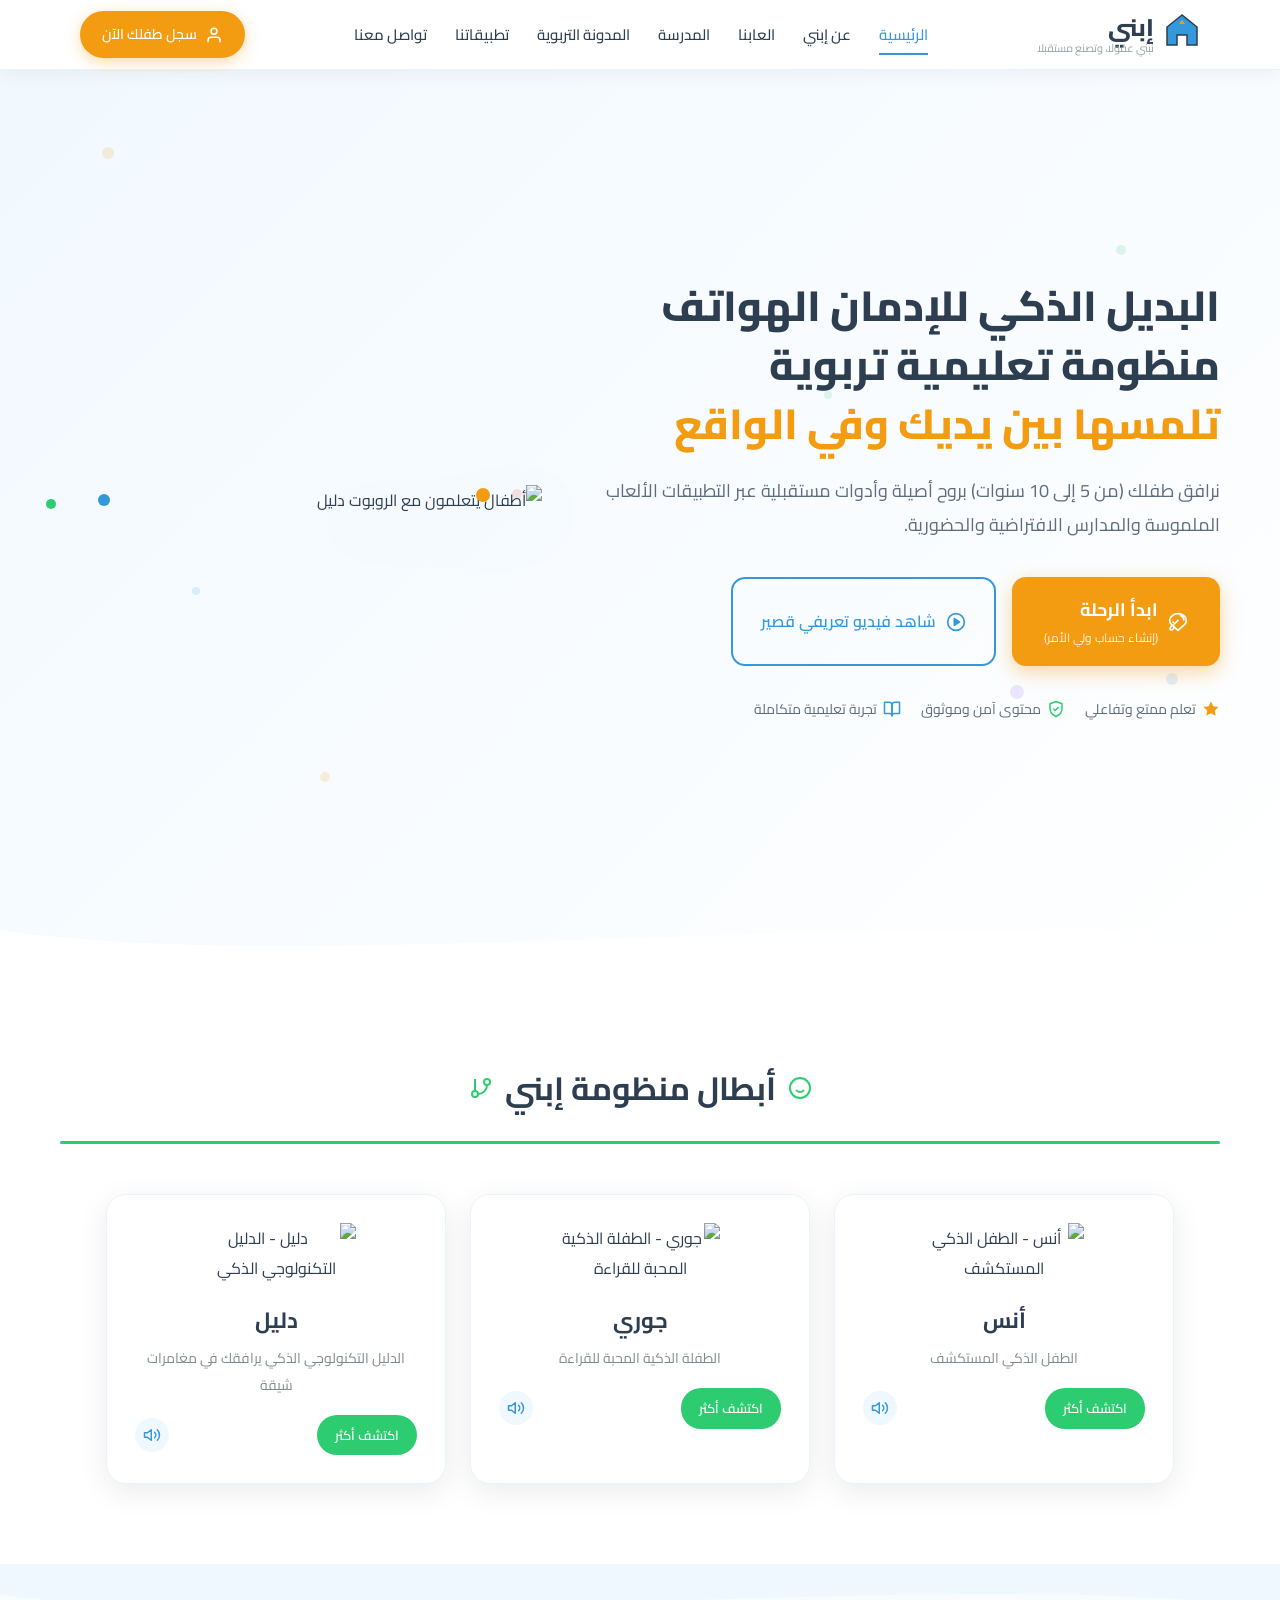
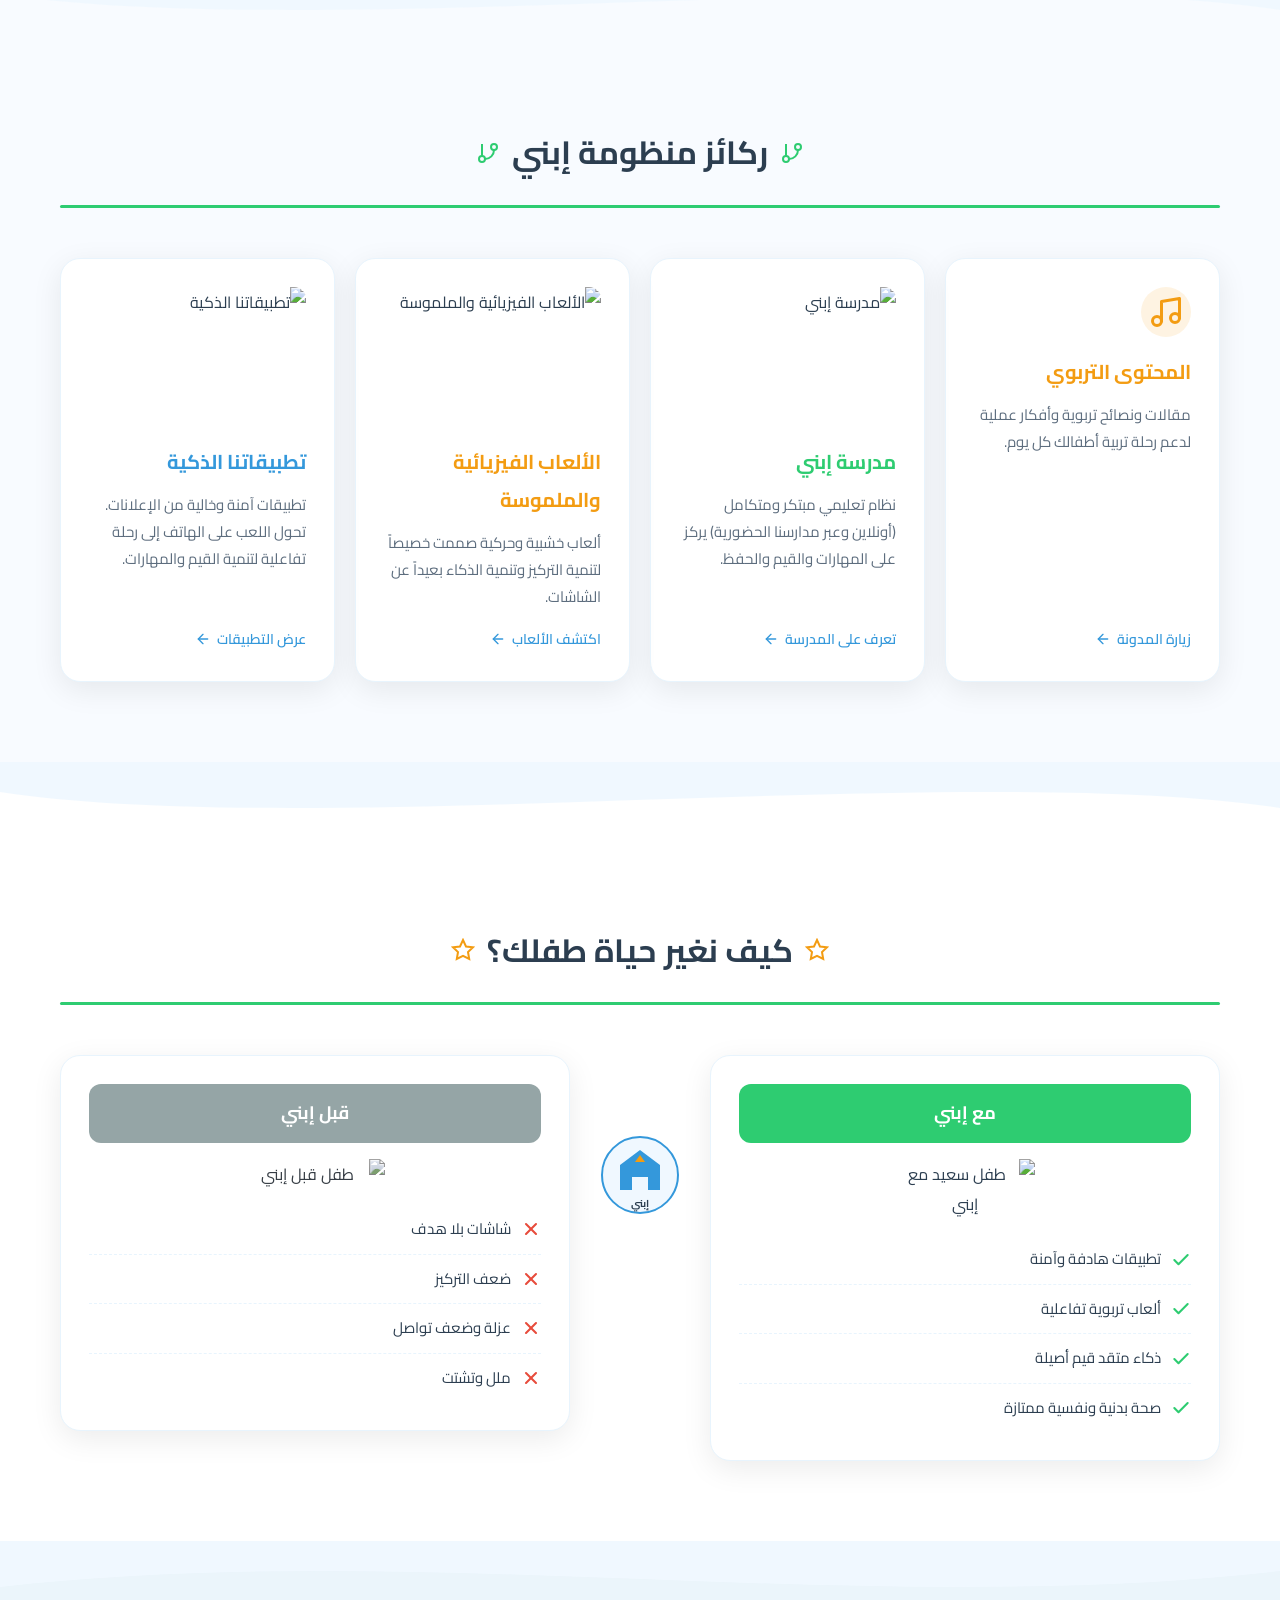
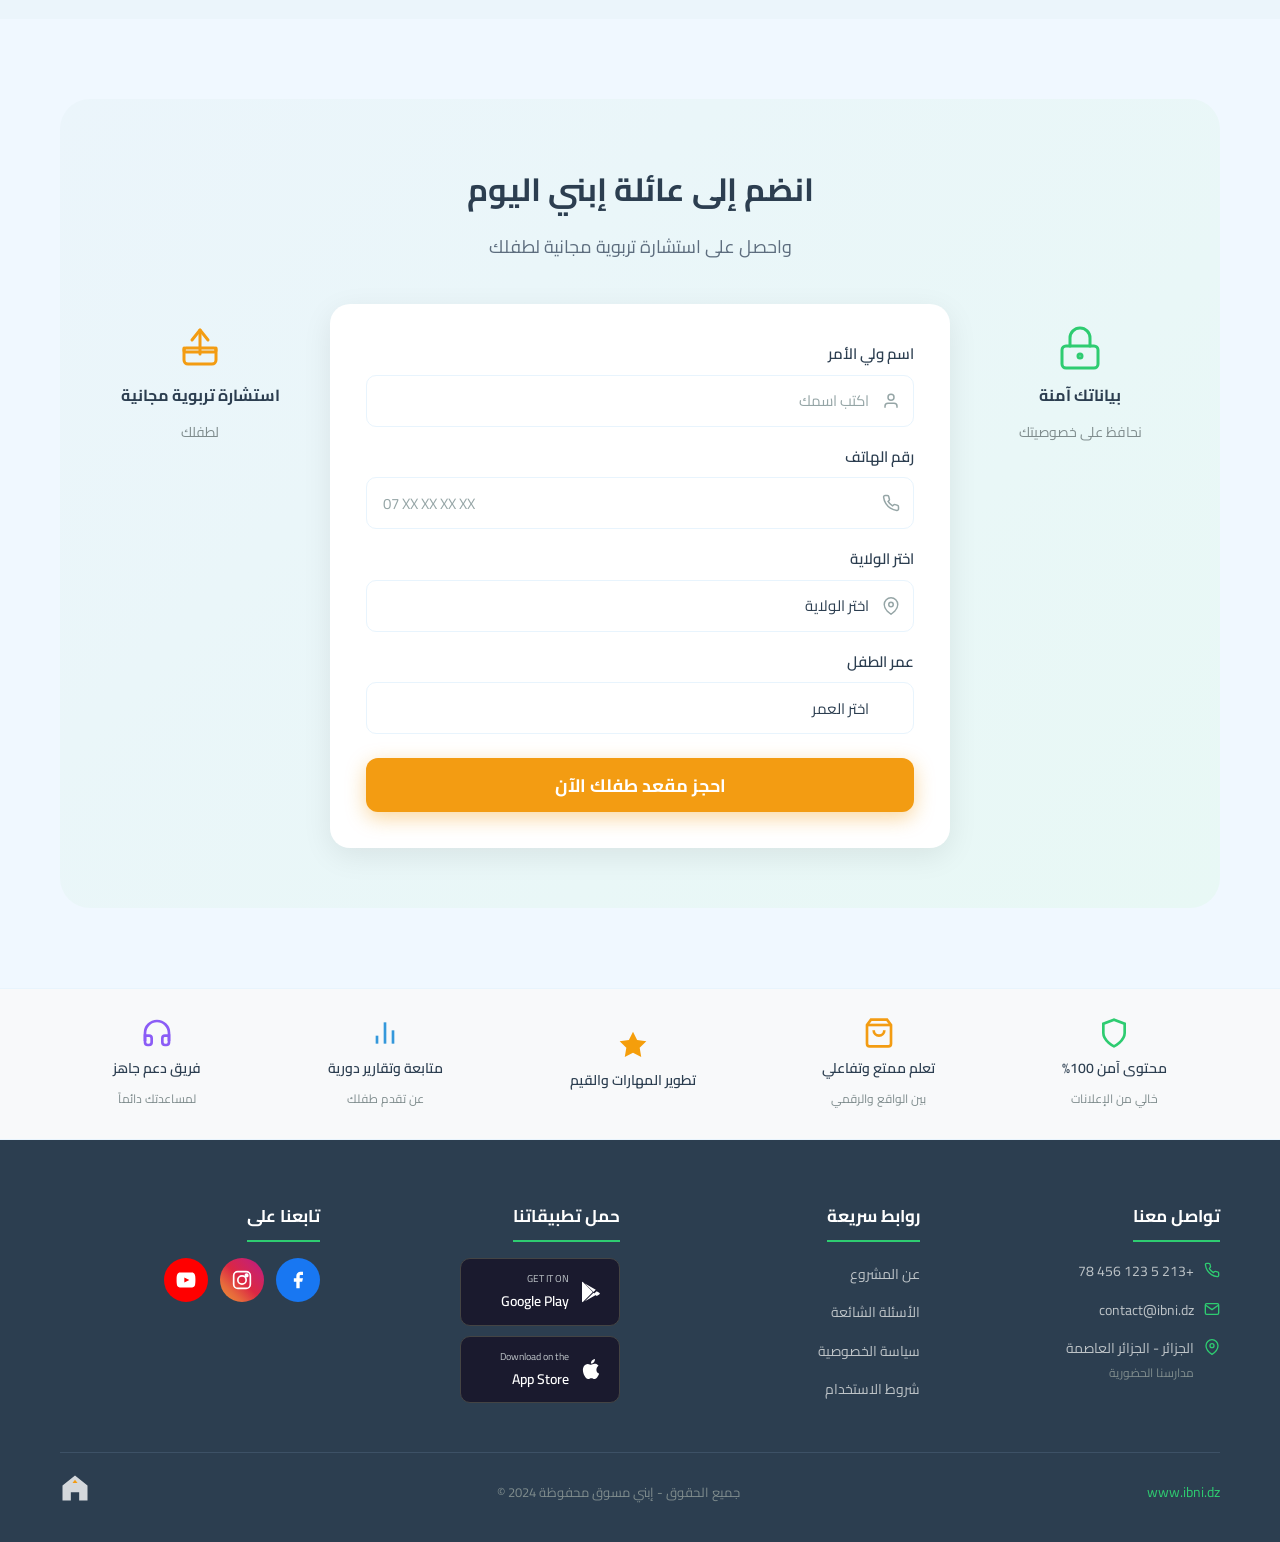
==== index.html @ 9415e329 "Rebuild Ibni site: full HTML/CSS/JS per design spec - index.html: nav, hero, characters, pillars, co" ====
<!DOCTYPE html>
<html lang="ar" dir="rtl">
<head>
  <meta charset="UTF-8">
  <meta name="viewport" content="width=device-width, initial-scale=1.0">
  <title>إبني - منظومة تعليمية تربوية</title>
  <link rel="preconnect" href="https://fonts.googleapis.com">
  <link rel="preconnect" href="https://fonts.gstatic.com" crossorigin>
  <link href="https://fonts.googleapis.com/css2?family=Cairo:wght@400;600;700;800&family=Tajawal:wght@400;500;700&display=swap" rel="stylesheet">
  <link rel="stylesheet" href="https://cdnjs.cloudflare.com/ajax/libs/font-awesome/6.5.1/css/all.min.css">
  <link rel="stylesheet" href="styles.css">
</head>
<body>

<!-- ═══════════════ NAVIGATION BAR ═══════════════ -->
<nav class="navbar" id="navbar">
  <div class="nav-container">
    <a href="#" class="nav-logo">
      <div class="logo-icon">
        <svg width="36" height="36" viewBox="0 0 36 36" fill="none">
          <path d="M18 3L3 15V33H13V23H23V33H33V15L18 3Z" fill="#3498DB" stroke="#2C3E50" stroke-width="1.5"/>
          <polygon points="18,8 15,12 21,12" fill="#F39C12"/>
        </svg>
      </div>
      <div class="logo-text">
        <span class="logo-name">إبني</span>
        <span class="logo-tagline">نبني عقولا، وتصنع مستقبلا</span>
      </div>
    </a>

    <ul class="nav-links" id="navLinks">
      <li><a href="#" class="active">الرئيسية</a></li>
      <li><a href="#about">عن إبني</a></li>
      <li><a href="#games">العابنا</a></li>
      <li><a href="#school">المدرسة</a></li>
      <li><a href="#blog">المدونة التربوية</a></li>
      <li><a href="#apps">تطبيقاتنا</a></li>
      <li><a href="#contact">تواصل معنا</a></li>
    </ul>

    <a href="register.html" class="nav-cta">
      <svg width="18" height="18" viewBox="0 0 24 24" fill="none" stroke="currentColor" stroke-width="2" stroke-linecap="round" stroke-linejoin="round"><path d="M20 21v-2a4 4 0 0 0-4-4H8a4 4 0 0 0-4 4v2"/><circle cx="12" cy="7" r="4"/></svg>
      <span>سجل طفلك الآن</span>
    </a>

    <button class="hamburger" id="hamburger" aria-label="القائمة">
      <svg width="28" height="28" viewBox="0 0 24 24" fill="none" stroke="#2C3E50" stroke-width="2.5" stroke-linecap="round"><line x1="3" y1="6" x2="21" y2="6"/><line x1="3" y1="12" x2="21" y2="12"/><line x1="3" y1="18" x2="21" y2="18"/></svg>
    </button>
  </div>
</nav>

<!-- ═══════════════ HERO SECTION ═══════════════ -->
<section class="hero" id="hero">
  <div class="hero-decorations">
    <span class="deco-circle deco-1"></span>
    <span class="deco-circle deco-2"></span>
    <span class="deco-circle deco-3"></span>
    <span class="deco-circle deco-4"></span>
    <span class="deco-circle deco-5"></span>
    <span class="deco-circle deco-6"></span>
    <span class="deco-circle deco-7"></span>
    <span class="deco-circle deco-8"></span>
  </div>
  <div class="container hero-grid">
    <div class="hero-text animate-fadeInRight">
      <h1>
        <span class="hero-line">البديل الذكي للإدمان الهواتف</span>
        <span class="hero-line">منظومة تعليمية تربوية</span>
        <span class="hero-line hero-highlight">تلمسها بين يديك وفي الواقع</span>
      </h1>
      <p class="hero-subtitle">نرافق طفلك (من 5 إلى 10 سنوات) بروح أصيلة وأدوات مستقبلية عبر التطبيقات الألعاب الملموسة والمدارس الافتراضية والحضورية.</p>
      <div class="hero-buttons animate-fadeInUp delay-1">
        <a href="register.html" class="btn btn-primary-cta">
          <svg width="20" height="20" viewBox="0 0 24 24" fill="none" stroke="currentColor" stroke-width="2" stroke-linecap="round" stroke-linejoin="round"><path d="M4.5 16.5c-1.5 1.38-2 2.5-2 3.5 0 2 2.5 2 4 0 1.5-2 .5-3.5 0-4.5"/><path d="M12 2C6.5 2 2 6 2 10c0 1.5.5 2.8 1 4l9 8 9-8c.5-1.2 1-2.5 1-4 0-4-4.5-8-10-8z" fill="none"/><path d="M15 4.1c2.3.8 4 3 4 5.4"/><path d="M6 12l2 2 4-4"/></svg>
          <div>
            <span class="btn-main-text">ابدأ الرحلة</span>
            <span class="btn-sub-text">(إنشاء حساب ولي الأمر)</span>
          </div>
        </a>
        <a href="#" class="btn btn-secondary-cta">
          <svg width="20" height="20" viewBox="0 0 24 24" fill="none" stroke="currentColor" stroke-width="2" stroke-linecap="round" stroke-linejoin="round"><circle cx="12" cy="12" r="10"/><polygon points="10,8 16,12 10,16" fill="currentColor"/></svg>
          <span>شاهد فيديو تعريفي قصير</span>
        </a>
      </div>
      <div class="trust-badges animate-fadeInUp delay-2">
        <div class="trust-badge">
          <svg width="18" height="18" viewBox="0 0 24 24" fill="#F39C12"><polygon points="12,2 15.09,8.26 22,9.27 17,14.14 18.18,21.02 12,17.77 5.82,21.02 7,14.14 2,9.27 8.91,8.26"/></svg>
          <span>تعلم ممتع وتفاعلي</span>
        </div>
        <div class="trust-badge">
          <svg width="18" height="18" viewBox="0 0 24 24" fill="none" stroke="#2ECC71" stroke-width="2" stroke-linecap="round" stroke-linejoin="round"><path d="M12 22s8-4 8-10V5l-8-3-8 3v7c0 6 8 10 8 10z"/><polyline points="9,12 11,14 15,10"/></svg>
          <span>محتوى آمن وموثوق</span>
        </div>
        <div class="trust-badge">
          <svg width="18" height="18" viewBox="0 0 24 24" fill="none" stroke="#3498DB" stroke-width="2" stroke-linecap="round" stroke-linejoin="round"><path d="M2 3h6a4 4 0 0 1 4 4v14a3 3 0 0 0-3-3H2z"/><path d="M22 3h-6a4 4 0 0 0-4 4v14a3 3 0 0 1 3-3h7z"/></svg>
          <span>تجربة تعليمية متكاملة</span>
        </div>
      </div>
    </div>
    <div class="hero-image animate-fadeInLeft">
      <img src="img/hero-characters.png" alt="أطفال يتعلمون مع الروبوت دليل" loading="lazy">
      <span class="floating-dot dot-1"></span>
      <span class="floating-dot dot-2"></span>
      <span class="floating-dot dot-3"></span>
    </div>
  </div>
  <div class="wave-divider">
    <svg viewBox="0 0 1440 100" preserveAspectRatio="none"><path d="M0,40 C360,100 1080,0 1440,60 L1440,100 L0,100 Z" fill="#FFFFFF"/></svg>
  </div>
</section>

<!-- ═══════════════ CHARACTERS SECTION ═══════════════ -->
<section class="characters-section" id="about">
  <div class="container">
    <div class="section-header reveal">
      <svg class="section-icon" width="24" height="24" viewBox="0 0 24 24" fill="none" stroke="#2ECC71" stroke-width="2"><path d="M12 2C6.48 2 2 6.48 2 12s4.48 10 10 10 10-4.48 10-10S17.52 2 12 2z"/><path d="M8 14s1.5 2 4 2 4-2 4-2"/><line x1="9" y1="9" x2="9.01" y2="9"/><line x1="15" y1="9" x2="15.01" y2="9"/></svg>
      <h2>أبطال منظومة إبني</h2>
      <svg class="section-icon" width="24" height="24" viewBox="0 0 24 24" fill="none" stroke="#2ECC71" stroke-width="2"><path d="M6 3v12"/><path d="M18 9a3 3 0 1 0 0-6 3 3 0 0 0 0 6z"/><path d="M6 21a3 3 0 1 0 0-6 3 3 0 0 0 0 6z"/><path d="M18 9a9 9 0 0 1-9 9"/></svg>
      <div class="section-underline"></div>
    </div>
    <div class="characters-grid">
      <div class="character-card reveal">
        <div class="character-img-wrap">
          <img src="img/anas.png" alt="أنس - الطفل الذكي المستكشف" loading="lazy" class="character-img float-animation">
        </div>
        <h3 class="character-name">أنس</h3>
        <p class="character-desc">الطفل الذكي المستكشف</p>
        <div class="character-actions">
          <a href="#" class="btn-discover">اكتشف أكثر</a>
          <button class="btn-audio" aria-label="تشغيل الصوت">
            <svg width="18" height="18" viewBox="0 0 24 24" fill="none" stroke="#3498DB" stroke-width="2" stroke-linecap="round" stroke-linejoin="round"><polygon points="11,5 6,9 2,9 2,15 6,15 11,19"/><path d="M19.07 4.93a10 10 0 0 1 0 14.14"/><path d="M15.54 8.46a5 5 0 0 1 0 7.07"/></svg>
          </button>
        </div>
      </div>
      <div class="character-card reveal">
        <div class="character-img-wrap">
          <img src="img/jouri.png" alt="جوري - الطفلة الذكية المحبة للقراءة" loading="lazy" class="character-img float-animation">
        </div>
        <h3 class="character-name">جوري</h3>
        <p class="character-desc">الطفلة الذكية المحبة للقراءة</p>
        <div class="character-actions">
          <a href="#" class="btn-discover">اكتشف أكثر</a>
          <button class="btn-audio" aria-label="تشغيل الصوت">
            <svg width="18" height="18" viewBox="0 0 24 24" fill="none" stroke="#3498DB" stroke-width="2" stroke-linecap="round" stroke-linejoin="round"><polygon points="11,5 6,9 2,9 2,15 6,15 11,19"/><path d="M19.07 4.93a10 10 0 0 1 0 14.14"/><path d="M15.54 8.46a5 5 0 0 1 0 7.07"/></svg>
          </button>
        </div>
      </div>
      <div class="character-card reveal">
        <div class="character-img-wrap">
          <img src="img/dalil.png" alt="دليل - الدليل التكنولوجي الذكي" loading="lazy" class="character-img float-animation">
        </div>
        <h3 class="character-name">دليل</h3>
        <p class="character-desc">الدليل التكنولوجي الذكي يرافقك في مغامرات شيقة</p>
        <div class="character-actions">
          <a href="#" class="btn-discover">اكتشف أكثر</a>
          <button class="btn-audio" aria-label="تشغيل الصوت">
            <svg width="18" height="18" viewBox="0 0 24 24" fill="none" stroke="#3498DB" stroke-width="2" stroke-linecap="round" stroke-linejoin="round"><polygon points="11,5 6,9 2,9 2,15 6,15 11,19"/><path d="M19.07 4.93a10 10 0 0 1 0 14.14"/><path d="M15.54 8.46a5 5 0 0 1 0 7.07"/></svg>
          </button>
        </div>
      </div>
    </div>
  </div>
</section>

<!-- ═══════════════ WAVE DIVIDER ═══════════════ -->
<div class="wave-divider wave-white-to-blue">
  <svg viewBox="0 0 1440 100" preserveAspectRatio="none"><path d="M0,40 C360,100 1080,0 1440,60 L1440,100 L0,100 Z" fill="#F8FBFF"/></svg>
</div>

<!-- ═══════════════ PILLARS SECTION ═══════════════ -->
<section class="pillars-section" id="games">
  <div class="container">
    <div class="section-header reveal">
      <svg class="section-icon" width="24" height="24" viewBox="0 0 24 24" fill="none" stroke="#2ECC71" stroke-width="2"><path d="M6 3v12"/><path d="M18 9a3 3 0 1 0 0-6 3 3 0 0 0 0 6z"/><path d="M6 21a3 3 0 1 0 0-6 3 3 0 0 0 0 6z"/><path d="M18 9a9 9 0 0 1-9 9"/></svg>
      <h2>ركائز منظومة إبني</h2>
      <svg class="section-icon" width="24" height="24" viewBox="0 0 24 24" fill="none" stroke="#2ECC71" stroke-width="2"><path d="M6 3v12"/><path d="M18 9a3 3 0 1 0 0-6 3 3 0 0 0 0 6z"/><path d="M6 21a3 3 0 1 0 0-6 3 3 0 0 0 0 6z"/><path d="M18 9a9 9 0 0 1-9 9"/></svg>
      <div class="section-underline"></div>
    </div>
    <div class="pillars-grid">
      <!-- Pillar 1 -->
      <div class="pillar-card reveal">
        <div class="pillar-icon-wrap" style="background: rgba(243,156,18,0.12)">
          <svg width="36" height="36" viewBox="0 0 24 24" fill="none" stroke="#F39C12" stroke-width="2" stroke-linecap="round" stroke-linejoin="round"><path d="M9 18V5l12-2v13"/><circle cx="6" cy="18" r="3"/><circle cx="18" cy="16" r="3"/></svg>
        </div>
        <h3 class="pillar-title" style="color:#F39C12">المحتوى التربوي</h3>
        <p class="pillar-body">مقالات ونصائح تربوية وأفكار عملية لدعم رحلة تربية أطفالك كل يوم.</p>
        <a href="#" class="pillar-link">
          زيارة المدونة
          <svg width="16" height="16" viewBox="0 0 24 24" fill="none" stroke="currentColor" stroke-width="2" stroke-linecap="round" stroke-linejoin="round"><line x1="19" y1="12" x2="5" y2="12"/><polyline points="12,19 5,12 12,5"/></svg>
        </a>
      </div>
      <!-- Pillar 2 -->
      <div class="pillar-card pillar-has-image reveal" id="school">
        <div class="pillar-image-wrap">
          <img src="img/school.png" alt="مدرسة إبني" loading="lazy">
        </div>
        <h3 class="pillar-title" style="color:#2ECC71">مدرسة إبني</h3>
        <p class="pillar-body">نظام تعليمي مبتكر ومتكامل (أونلاين وعبر مدارسنا الحضورية) يركز على المهارات والقيم والحفظ.</p>
        <a href="#" class="pillar-link">
          تعرف على المدرسة
          <svg width="16" height="16" viewBox="0 0 24 24" fill="none" stroke="currentColor" stroke-width="2" stroke-linecap="round" stroke-linejoin="round"><line x1="19" y1="12" x2="5" y2="12"/><polyline points="12,19 5,12 12,5"/></svg>
        </a>
      </div>
      <!-- Pillar 3 -->
      <div class="pillar-card pillar-has-image reveal">
        <div class="pillar-image-wrap">
          <img src="img/toys.png" alt="الألعاب الفيزيائية والملموسة" loading="lazy">
        </div>
        <h3 class="pillar-title" style="color:#F39C12">الألعاب الفيزيائية والملموسة</h3>
        <p class="pillar-body">ألعاب خشبية وحركية صممت خصيصاً لتنمية التركيز وتنمية الذكاء بعيداً عن الشاشات.</p>
        <a href="#" class="pillar-link">
          اكتشف الألعاب
          <svg width="16" height="16" viewBox="0 0 24 24" fill="none" stroke="currentColor" stroke-width="2" stroke-linecap="round" stroke-linejoin="round"><line x1="19" y1="12" x2="5" y2="12"/><polyline points="12,19 5,12 12,5"/></svg>
        </a>
      </div>
      <!-- Pillar 4 -->
      <div class="pillar-card pillar-has-image reveal" id="apps">
        <div class="pillar-image-wrap">
          <img src="img/apps.png" alt="تطبيقاتنا الذكية" loading="lazy">
        </div>
        <h3 class="pillar-title" style="color:#3498DB">تطبيقاتنا الذكية</h3>
        <p class="pillar-body">تطبيقات آمنة وخالية من الإعلانات. تحول اللعب على الهاتف إلى رحلة تفاعلية لتنمية القيم والمهارات.</p>
        <a href="#" class="pillar-link">
          عرض التطبيقات
          <svg width="16" height="16" viewBox="0 0 24 24" fill="none" stroke="currentColor" stroke-width="2" stroke-linecap="round" stroke-linejoin="round"><line x1="19" y1="12" x2="5" y2="12"/><polyline points="12,19 5,12 12,5"/></svg>
        </a>
      </div>
    </div>
  </div>
</section>

<!-- ═══════════════ WAVE DIVIDER ═══════════════ -->
<div class="wave-divider wave-blue-to-white">
  <svg viewBox="0 0 1440 100" preserveAspectRatio="none"><path d="M0,40 C360,100 1080,0 1440,60 L1440,100 L0,100 Z" fill="#FFFFFF"/></svg>
</div>

<!-- ═══════════════ COMPARISON SECTION ═══════════════ -->
<section class="comparison-section">
  <div class="container">
    <div class="section-header reveal">
      <svg class="section-icon" width="24" height="24" viewBox="0 0 24 24" fill="none" stroke="#F39C12" stroke-width="2"><polygon points="12,2 15,8.5 22,9.3 17,14 18.2,21 12,17.8 5.8,21 7,14 2,9.3 9,8.5"/></svg>
      <h2>كيف نغير حياة طفلك؟</h2>
      <svg class="section-icon" width="24" height="24" viewBox="0 0 24 24" fill="none" stroke="#F39C12" stroke-width="2"><polygon points="12,2 15,8.5 22,9.3 17,14 18.2,21 12,17.8 5.8,21 7,14 2,9.3 9,8.5"/></svg>
      <div class="section-underline"></div>
    </div>
    <div class="comparison-grid reveal">
      <!-- WITH IBNI (left in RTL = visually right) -->
      <div class="comparison-col comparison-after">
        <div class="comparison-header comparison-header-green">مع إبني</div>
        <div class="comparison-img-wrap">
          <img src="img/happy-child.png" alt="طفل سعيد مع إبني" loading="lazy">
        </div>
        <ul class="comparison-list">
          <li><svg width="20" height="20" viewBox="0 0 24 24" fill="none" stroke="#2ECC71" stroke-width="2.5" stroke-linecap="round" stroke-linejoin="round"><polyline points="20,6 9,17 4,12"/></svg><span>تطبيقات هادفة وآمنة</span></li>
          <li><svg width="20" height="20" viewBox="0 0 24 24" fill="none" stroke="#2ECC71" stroke-width="2.5" stroke-linecap="round" stroke-linejoin="round"><polyline points="20,6 9,17 4,12"/></svg><span>ألعاب تربوية تفاعلية</span></li>
          <li><svg width="20" height="20" viewBox="0 0 24 24" fill="none" stroke="#2ECC71" stroke-width="2.5" stroke-linecap="round" stroke-linejoin="round"><polyline points="20,6 9,17 4,12"/></svg><span>ذكاء متقد قيم أصيلة</span></li>
          <li><svg width="20" height="20" viewBox="0 0 24 24" fill="none" stroke="#2ECC71" stroke-width="2.5" stroke-linecap="round" stroke-linejoin="round"><polyline points="20,6 9,17 4,12"/></svg><span>صحة بدنية ونفسية ممتازة</span></li>
        </ul>
      </div>
      <!-- CENTER LOGO -->
      <div class="comparison-center">
        <div class="comparison-logo pulse-animation">
          <svg width="80" height="80" viewBox="0 0 80 80" fill="none">
            <circle cx="40" cy="40" r="38" fill="#F0F8FF" stroke="#3498DB" stroke-width="2"/>
            <path d="M40 15L20 30V55H32V42H48V55H60V30L40 15Z" fill="#3498DB"/>
            <polygon points="40,20 35,27 45,27" fill="#F39C12"/>
            <text x="40" y="72" text-anchor="middle" fill="#2C3E50" font-family="Cairo" font-size="10" font-weight="700">إبني</text>
          </svg>
        </div>
      </div>
      <!-- BEFORE IBNI -->
      <div class="comparison-col comparison-before">
        <div class="comparison-header comparison-header-gray">قبل إبني</div>
        <div class="comparison-img-wrap">
          <img src="img/sad-child.png" alt="طفل قبل إبني" loading="lazy" class="grayscale-img">
        </div>
        <ul class="comparison-list">
          <li><svg width="20" height="20" viewBox="0 0 24 24" fill="none" stroke="#E74C3C" stroke-width="2.5" stroke-linecap="round" stroke-linejoin="round"><line x1="18" y1="6" x2="6" y2="18"/><line x1="6" y1="6" x2="18" y2="18"/></svg><span>شاشات بلا هدف</span></li>
          <li><svg width="20" height="20" viewBox="0 0 24 24" fill="none" stroke="#E74C3C" stroke-width="2.5" stroke-linecap="round" stroke-linejoin="round"><line x1="18" y1="6" x2="6" y2="18"/><line x1="6" y1="6" x2="18" y2="18"/></svg><span>ضعف التركيز</span></li>
          <li><svg width="20" height="20" viewBox="0 0 24 24" fill="none" stroke="#E74C3C" stroke-width="2.5" stroke-linecap="round" stroke-linejoin="round"><line x1="18" y1="6" x2="6" y2="18"/><line x1="6" y1="6" x2="18" y2="18"/></svg><span>عزلة وضعف تواصل</span></li>
          <li><svg width="20" height="20" viewBox="0 0 24 24" fill="none" stroke="#E74C3C" stroke-width="2.5" stroke-linecap="round" stroke-linejoin="round"><line x1="18" y1="6" x2="6" y2="18"/><line x1="6" y1="6" x2="18" y2="18"/></svg><span>ملل وتشتت</span></li>
        </ul>
      </div>
    </div>
  </div>
</section>

<!-- ═══════════════ WAVE DIVIDER ═══════════════ -->
<div class="wave-divider">
  <svg viewBox="0 0 1440 100" preserveAspectRatio="none"><path d="M0,60 C480,0 960,100 1440,40 L1440,100 L0,100 Z" fill="#EBF5FB"/></svg>
</div>

<!-- ═══════════════ REGISTRATION CTA SECTION ═══════════════ -->
<section class="cta-section" id="contact">
  <div class="container">
    <div class="cta-wrapper reveal">
      <h2 class="cta-title">انضم إلى عائلة إبني اليوم</h2>
      <p class="cta-subtitle">واحصل على استشارة تربوية مجانية لطفلك</p>
      <div class="cta-grid">
        <!-- Left Badge -->
        <div class="cta-badge">
          <svg width="48" height="48" viewBox="0 0 24 24" fill="none" stroke="#2ECC71" stroke-width="1.5" stroke-linecap="round" stroke-linejoin="round"><rect x="3" y="11" width="18" height="11" rx="2" ry="2"/><path d="M7 11V7a5 5 0 0 1 10 0v4"/><circle cx="12" cy="16" r="1"/></svg>
          <span class="cta-badge-title">بياناتك آمنة</span>
          <span class="cta-badge-sub">نحافظ على خصوصيتك</span>
        </div>
        <!-- Center Form -->
        <form class="cta-form" id="ctaForm">
          <div class="form-group">
            <label for="parentName">اسم ولي الأمر</label>
            <div class="input-wrap">
              <svg class="input-icon" width="18" height="18" viewBox="0 0 24 24" fill="none" stroke="#95A5A6" stroke-width="2"><path d="M20 21v-2a4 4 0 0 0-4-4H8a4 4 0 0 0-4 4v2"/><circle cx="12" cy="7" r="4"/></svg>
              <input type="text" id="parentName" placeholder="اكتب اسمك" required>
            </div>
          </div>
          <div class="form-group">
            <label for="parentPhone">رقم الهاتف</label>
            <div class="input-wrap">
              <svg class="input-icon" width="18" height="18" viewBox="0 0 24 24" fill="none" stroke="#95A5A6" stroke-width="2"><path d="M22 16.92v3a2 2 0 0 1-2.18 2 19.79 19.79 0 0 1-8.63-3.07 19.5 19.5 0 0 1-6-6 19.79 19.79 0 0 1-3.07-8.67A2 2 0 0 1 4.11 2h3a2 2 0 0 1 2 1.72 12.84 12.84 0 0 0 .7 2.81 2 2 0 0 1-.45 2.11L8.09 9.91a16 16 0 0 0 6 6l1.27-1.27a2 2 0 0 1 2.11-.45 12.84 12.84 0 0 0 2.81.7A2 2 0 0 1 22 16.92z"/></svg>
              <input type="tel" id="parentPhone" placeholder="07 XX XX XX XX" pattern="0[5-7][0-9]{8}">
            </div>
          </div>
          <div class="form-group">
            <label for="wilaya">اختر الولاية</label>
            <div class="input-wrap">
              <svg class="input-icon" width="18" height="18" viewBox="0 0 24 24" fill="none" stroke="#95A5A6" stroke-width="2"><path d="M21 10c0 7-9 13-9 13s-9-6-9-13a9 9 0 0 1 18 0z"/><circle cx="12" cy="10" r="3"/></svg>
              <select id="wilaya">
                <option value="">اختر الولاية</option>
                <option value="01">01 - Adrar</option><option value="02">02 - Chlef</option><option value="03">03 - Laghouat</option><option value="04">04 - Oum El Bouaghi</option><option value="05">05 - Batna</option><option value="06">06 - Béjaïa</option><option value="07">07 - Biskra</option><option value="08">08 - Béchar</option><option value="09">09 - Blida</option><option value="10">10 - Bouira</option><option value="11">11 - Tamanrasset</option><option value="12">12 - Tébessa</option><option value="13">13 - Tlemcen</option><option value="14">14 - Tiaret</option><option value="15">15 - Tizi Ouzou</option><option value="16">16 - Algiers</option><option value="17">17 - Djelfa</option><option value="18">18 - Jijel</option><option value="19">19 - Sétif</option><option value="20">20 - Saïda</option><option value="21">21 - Skikda</option><option value="22">22 - Sidi Bel Abbès</option><option value="23">23 - Annaba</option><option value="24">24 - Guelma</option><option value="25">25 - Constantine</option><option value="26">26 - Médéa</option><option value="27">27 - Mostaganem</option><option value="28">28 - M'Sila</option><option value="29">29 - Mascara</option><option value="30">30 - Ouargla</option><option value="31">31 - Oran</option><option value="32">32 - El Bayadh</option><option value="33">33 - Illizi</option><option value="34">34 - Bordj Bou Arréridj</option><option value="35">35 - Boumerdès</option><option value="36">36 - El Tarf</option><option value="37">37 - Tindouf</option><option value="38">38 - Tissemsilt</option><option value="39">39 - El Oued</option><option value="40">40 - Khenchela</option><option value="41">41 - Souk Ahras</option><option value="42">42 - Tipaza</option><option value="43">43 - Mila</option><option value="44">44 - Aïn Defla</option><option value="45">45 - Naâma</option><option value="46">46 - Aïn Témouchent</option><option value="47">47 - Ghardaïa</option><option value="48">48 - Relizane</option><option value="49">49 - Timimoun</option><option value="50">50 - Bordj Badji Mokhtar</option><option value="51">51 - Ouled Djellal</option><option value="52">52 - Béni Abbès</option><option value="53">53 - In Salah</option><option value="54">54 - In Guezzam</option><option value="55">55 - Touggourt</option><option value="56">56 - Djanet</option><option value="57">57 - El M'Ghair</option><option value="58">58 - El Meniaa</option>
              </select>
            </div>
          </div>
          <div class="form-group">
            <label for="childAge">عمر الطفل</label>
            <div class="input-wrap">
              <select id="childAge">
                <option value="">اختر العمر</option>
                <option value="5">5 سنوات</option>
                <option value="6">6 سنوات</option>
                <option value="7">7 سنوات</option>
                <option value="8">8 سنوات</option>
                <option value="9">9 سنوات</option>
                <option value="10">10 سنوات</option>
              </select>
            </div>
          </div>
          <button type="submit" class="btn-submit">احجز مقعد طفلك الآن</button>
        </form>
        <!-- Right Badge -->
        <div class="cta-badge">
          <svg width="48" height="48" viewBox="0 0 24 24" fill="none" stroke="#F39C12" stroke-width="1.5" stroke-linecap="round" stroke-linejoin="round"><path d="M20 12v6a2 2 0 0 1-2 2H6a2 2 0 0 1-2-2v-6"/><polyline points="12,3 12,15"/><path d="M8 8l4-5 4 5"/><rect x="4" y="12" width="16" height="2" rx="1"/></svg>
          <span class="cta-badge-title">استشارة تربوية مجانية</span>
          <span class="cta-badge-sub">لطفلك</span>
        </div>
      </div>
    </div>
  </div>
</section>

<!-- ═══════════════ TRUST BAR ═══════════════ -->
<section class="trust-bar">
  <div class="container">
    <div class="trust-bar-grid">
      <div class="trust-bar-item reveal">
        <svg width="32" height="32" viewBox="0 0 24 24" fill="none" stroke="#2ECC71" stroke-width="2"><path d="M12 22s8-4 8-10V5l-8-3-8 3v7c0 6 8 10 8 10z"/></svg>
        <span class="trust-bar-text">محتوى آمن 100%</span>
        <span class="trust-bar-sub">خالي من الإعلانات</span>
      </div>
      <div class="trust-bar-item reveal">
        <svg width="32" height="32" viewBox="0 0 24 24" fill="none" stroke="#F39C12" stroke-width="2"><path d="M6 2L3 6v14a2 2 0 0 0 2 2h14a2 2 0 0 0 2-2V6l-3-4z"/><line x1="3" y1="6" x2="21" y2="6"/><path d="M16 10a4 4 0 0 1-8 0"/></svg>
        <span class="trust-bar-text">تعلم ممتع وتفاعلي</span>
        <span class="trust-bar-sub">بين الواقع والرقمي</span>
      </div>
      <div class="trust-bar-item reveal">
        <svg width="32" height="32" viewBox="0 0 24 24" fill="#F59E0B"><polygon points="12,2 15.09,8.26 22,9.27 17,14.14 18.18,21.02 12,17.77 5.82,21.02 7,14.14 2,9.27 8.91,8.26"/></svg>
        <span class="trust-bar-text">تطوير المهارات والقيم</span>
        <span class="trust-bar-sub"></span>
      </div>
      <div class="trust-bar-item reveal">
        <svg width="32" height="32" viewBox="0 0 24 24" fill="none" stroke="#3498DB" stroke-width="2"><line x1="18" y1="20" x2="18" y2="10"/><line x1="12" y1="20" x2="12" y2="4"/><line x1="6" y1="20" x2="6" y2="14"/></svg>
        <span class="trust-bar-text">متابعة وتقارير دورية</span>
        <span class="trust-bar-sub">عن تقدم طفلك</span>
      </div>
      <div class="trust-bar-item reveal">
        <svg width="32" height="32" viewBox="0 0 24 24" fill="none" stroke="#8B5CF6" stroke-width="2"><path d="M3 18v-6a9 9 0 0 1 18 0v6"/><path d="M21 19a2 2 0 0 1-2 2h-1a2 2 0 0 1-2-2v-3a2 2 0 0 1 2-2h3zM3 19a2 2 0 0 0 2 2h1a2 2 0 0 0 2-2v-3a2 2 0 0 0-2-2H3z"/></svg>
        <span class="trust-bar-text">فريق دعم جاهز</span>
        <span class="trust-bar-sub">لمساعدتك دائماً</span>
      </div>
    </div>
  </div>
</section>

<!-- ═══════════════ FOOTER ═══════════════ -->
<footer class="site-footer">
  <div class="container">
    <div class="footer-grid">
      <!-- Column 1 -->
      <div class="footer-col">
        <h4 class="footer-heading">تواصل معنا</h4>
        <ul class="footer-contact">
          <li>
            <svg width="16" height="16" viewBox="0 0 24 24" fill="none" stroke="#2ECC71" stroke-width="2"><path d="M22 16.92v3a2 2 0 0 1-2.18 2 19.79 19.79 0 0 1-8.63-3.07 19.5 19.5 0 0 1-6-6 19.79 19.79 0 0 1-3.07-8.67A2 2 0 0 1 4.11 2h3a2 2 0 0 1 2 1.72c.13.81.32 1.6.57 2.37a2 2 0 0 1-.45 2.11L8.09 9.91a16 16 0 0 0 6 6l1.27-1.27a2 2 0 0 1 2.11-.45c.77.25 1.56.44 2.37.57A2 2 0 0 1 22 16.92z"/></svg>
            <span>+213 5 123 456 78</span>
          </li>
          <li>
            <svg width="16" height="16" viewBox="0 0 24 24" fill="none" stroke="#2ECC71" stroke-width="2"><path d="M4 4h16c1.1 0 2 .9 2 2v12c0 1.1-.9 2-2 2H4c-1.1 0-2-.9-2-2V6c0-1.1.9-2 2-2z"/><polyline points="22,6 12,13 2,6"/></svg>
            <span>contact@ibni.dz</span>
          </li>
          <li>
            <svg width="16" height="16" viewBox="0 0 24 24" fill="none" stroke="#2ECC71" stroke-width="2"><path d="M21 10c0 7-9 13-9 13s-9-6-9-13a9 9 0 0 1 18 0z"/><circle cx="12" cy="10" r="3"/></svg>
            <div>
              <span>الجزائر - الجزائر العاصمة</span>
              <span class="footer-sub">مدارسنا الحضورية</span>
            </div>
          </li>
        </ul>
      </div>
      <!-- Column 2 -->
      <div class="footer-col">
        <h4 class="footer-heading">روابط سريعة</h4>
        <ul class="footer-links">
          <li><a href="#">عن المشروع</a></li>
          <li><a href="#">الأسئلة الشائعة</a></li>
          <li><a href="#">سياسة الخصوصية</a></li>
          <li><a href="#">شروط الاستخدام</a></li>
        </ul>
      </div>
      <!-- Column 3 -->
      <div class="footer-col">
        <h4 class="footer-heading">حمل تطبيقاتنا</h4>
        <div class="store-buttons">
          <a href="#" class="store-btn">
            <svg width="24" height="24" viewBox="0 0 24 24" fill="#FFFFFF"><path d="M3.609 1.814L13.792 12 3.61 22.186a.996.996 0 0 1-.61-.92V2.734a1 1 0 0 1 .609-.92zm10.89 10.893l2.302 2.302-10.937 6.333 8.635-8.635zm3.199-1.4l2.538 1.472a1 1 0 0 1 0 1.728l-2.538 1.47-2.536-2.534 2.536-2.137zM5.864 3.469L16.8 9.802l-2.302 2.302L5.864 3.47z"/></svg>
            <div>
              <span class="store-small">GET IT ON</span>
              <span class="store-big">Google Play</span>
            </div>
          </a>
          <a href="#" class="store-btn">
            <svg width="24" height="24" viewBox="0 0 24 24" fill="#FFFFFF"><path d="M18.71 19.5c-.83 1.24-1.71 2.45-3.05 2.47-1.34.03-1.77-.79-3.29-.79-1.53 0-2 .77-3.27.82-1.31.05-2.3-1.32-3.14-2.53C4.25 17 2.94 12.45 4.7 9.39c.87-1.52 2.43-2.48 4.12-2.51 1.28-.02 2.5.87 3.29.87.78 0 2.26-1.07 3.8-.91.65.03 2.47.26 3.64 1.98-.09.06-2.17 1.28-2.15 3.81.03 3.02 2.65 4.03 2.68 4.04-.03.07-.42 1.44-1.38 2.83M13 3.5c.73-.83 1.94-1.46 2.94-1.5.13 1.17-.34 2.35-1.04 3.19-.69.85-1.83 1.51-2.95 1.42-.15-1.15.41-2.35 1.05-3.11z"/></svg>
            <div>
              <span class="store-small">Download on the</span>
              <span class="store-big">App Store</span>
            </div>
          </a>
        </div>
      </div>
      <!-- Column 4 -->
      <div class="footer-col">
        <h4 class="footer-heading">تابعنا على</h4>
        <div class="social-icons">
          <a href="#" class="social-circle social-fb" aria-label="فيسبوك">
            <svg width="20" height="20" viewBox="0 0 24 24" fill="#FFFFFF"><path d="M18 2h-3a5 5 0 0 0-5 5v3H7v4h3v8h4v-8h3l1-4h-4V7a1 1 0 0 1 1-1h3z"/></svg>
          </a>
          <a href="#" class="social-circle social-ig" aria-label="انستغرام">
            <svg width="20" height="20" viewBox="0 0 24 24" fill="none" stroke="#FFFFFF" stroke-width="2"><rect x="2" y="2" width="20" height="20" rx="5"/><circle cx="12" cy="12" r="5"/><circle cx="17.5" cy="6.5" r="1.5" fill="#FFFFFF"/></svg>
          </a>
          <a href="#" class="social-circle social-yt" aria-label="يوتيوب">
            <svg width="20" height="20" viewBox="0 0 24 24" fill="#FFFFFF"><path d="M23 7s-.3-2-1.2-2.9C20.7 3 19.5 3 19 3H5c-.5 0-1.7 0-2.8 1.1C1.3 5 1 7 1 7s-.3 2-.3 4v2c0 2 .3 4 .3 4s.3 2 1.2 2.9C3.3 21 4.5 21 5 21h14c.5 0 1.7 0 2.8-1.1.9-.9 1.2-2.9 1.2-2.9s.3-2 .3-4v-2c0-2-.3-4-.3-4zM10 15V9l6 3-6 3z"/></svg>
          </a>
        </div>
      </div>
    </div>
    <div class="footer-bottom">
      <span class="footer-url">www.ibni.dz</span>
      <span class="footer-copy">جميع الحقوق - إبني مسوق محفوظة 2024 &copy;</span>
      <div class="footer-logo-small">
        <svg width="30" height="30" viewBox="0 0 36 36" fill="none">
          <path d="M18 3L3 15V33H13V23H23V33H33V15L18 3Z" fill="#FFFFFF" opacity="0.8"/>
          <polygon points="18,8 15,12 21,12" fill="#F39C12"/>
        </svg>
      </div>
    </div>
  </div>
</footer>

<script src="script.js"></script>
</body>
</html>
---- styles.css ----
/* ═══════════════════════════════════════
   IBNI DESIGN SYSTEM — styles.css
   ═══════════════════════════════════════ */

/* ── RESET & BASE ─────────────────────── */
*, *::before, *::after { margin: 0; padding: 0; box-sizing: border-box; }
html { scroll-behavior: smooth; }
body {
  font-family: 'Cairo', 'Tajawal', sans-serif;
  background: #F0F8FF;
  color: #2C3E50;
  line-height: 1.9;
  font-size: 16px;
  overflow-x: hidden;
}
img { max-width: 100%; height: auto; display: block; }
a { text-decoration: none; color: inherit; }
ul { list-style: none; }
button { cursor: pointer; border: none; background: none; font-family: inherit; }
input, select, textarea { font-family: inherit; }
.container { max-width: 1200px; margin: 0 auto; padding: 0 20px; }

/* ── NAVBAR ───────────────────────────── */
.navbar {
  position: fixed; top: 0; width: 100%; z-index: 1000;
  background: #FFFFFF;
  border-bottom: 1px solid #E8F4FD;
  box-shadow: 0 2px 20px rgba(0,0,0,0.06);
  height: 70px;
  transition: all 0.3s ease;
}
.navbar.scrolled {
  box-shadow: 0 4px 30px rgba(0,0,0,0.12);
  height: 62px;
}
.nav-container {
  max-width: 1200px; margin: 0 auto;
  display: flex; align-items: center; justify-content: space-between;
  height: 100%; padding: 0 40px;
}
.nav-logo { display: flex; align-items: center; gap: 10px; }
.logo-icon { flex-shrink: 0; }
.logo-text { display: flex; flex-direction: column; }
.logo-name { font-size: 24px; font-weight: 800; color: #2C3E50; line-height: 1.2; }
.logo-tagline { font-size: 11px; color: #95A5A6; line-height: 1.2; }
.nav-links {
  display: flex; align-items: center; gap: 28px;
}
.nav-links a {
  font-size: 15px; font-weight: 500; color: #2C3E50;
  transition: all 0.3s ease;
  padding-bottom: 4px;
  border-bottom: 2px solid transparent;
}
.nav-links a:hover { color: #2ECC71; }
.nav-links a.active {
  color: #3498DB;
  border-bottom: 2px solid #3498DB;
}
.nav-cta {
  display: flex; align-items: center; gap: 8px;
  background: #F39C12; color: #FFFFFF;
  padding: 10px 22px; border-radius: 25px;
  font-weight: 600; font-size: 14px;
  transition: all 0.3s ease;
  box-shadow: 0 4px 15px rgba(243,156,18,0.35);
  white-space: nowrap;
}
.nav-cta:hover { background: #E67E22; transform: scale(1.03); }
.hamburger { display: none; padding: 8px; }

/* ── HERO ─────────────────────────────── */
.hero {
  background: linear-gradient(135deg, #F0F8FF 0%, #FFFFFF 100%);
  min-height: 100vh;
  padding-top: 100px;
  position: relative;
  overflow: hidden;
}
.hero-grid {
  display: grid; grid-template-columns: 55% 45%;
  align-items: center; gap: 40px;
  min-height: calc(100vh - 100px);
}
.hero-text h1 {
  margin-bottom: 20px;
}
.hero-line {
  display: block;
  font-size: 42px; font-weight: 800; color: #2C3E50;
  line-height: 1.4;
}
.hero-highlight { color: #F39C12; }
.hero-subtitle {
  font-size: 18px; color: #5D6D7E; line-height: 1.9;
  margin-bottom: 35px;
}
.hero-buttons {
  display: flex; gap: 16px; flex-wrap: wrap;
  margin-bottom: 30px;
}
.btn { display: inline-flex; align-items: center; gap: 10px; transition: all 0.3s ease; }
.btn:active { transform: scale(0.97); }
.btn-primary-cta {
  background: #F39C12; color: #FFFFFF;
  padding: 16px 32px; border-radius: 14px;
  font-size: 18px; font-weight: 700;
  box-shadow: 0 6px 20px rgba(243,156,18,0.4);
}
.btn-primary-cta:hover { background: #E67E22; transform: translateY(-2px); }
.btn-main-text { display: block; font-size: 18px; font-weight: 700; }
.btn-sub-text { display: block; font-size: 12px; font-weight: 400; opacity: 0.9; }
.btn-secondary-cta {
  background: transparent; color: #3498DB;
  padding: 14px 28px; border-radius: 14px;
  border: 2px solid #3498DB;
  font-size: 16px; font-weight: 600;
}
.btn-secondary-cta:hover { background: #3498DB; color: #FFFFFF; }
.trust-badges {
  display: flex; gap: 20px; flex-wrap: wrap;
}
.trust-badge {
  display: flex; align-items: center; gap: 6px;
  font-size: 14px; color: #5D6D7E;
}
.hero-image {
  position: relative; display: flex; justify-content: center; align-items: center;
}
.hero-image img {
  width: 100%; max-width: 560px;
  filter: drop-shadow(0 20px 40px rgba(0,0,0,0.12));
  animation: float 4s ease-in-out infinite;
}

/* Floating dots */
.floating-dot {
  position: absolute; border-radius: 50%; pointer-events: none;
}
.dot-1 { width: 14px; height: 14px; background: #F39C12; top: 10%; right: 10%; animation: float 3s ease-in-out infinite; }
.dot-2 { width: 10px; height: 10px; background: #2ECC71; bottom: 20%; left: 5%; animation: float 5s ease-in-out infinite 1s; }
.dot-3 { width: 12px; height: 12px; background: #3498DB; top: 30%; left: 15%; animation: float 6s ease-in-out infinite 2s; }

/* Decorative circles */
.hero-decorations { position: absolute; width: 100%; height: 100%; top: 0; left: 0; pointer-events: none; overflow: hidden; }
.deco-circle {
  position: absolute; border-radius: 50%; opacity: 0.15;
}
.deco-1 { width: 12px; height: 12px; background: #F39C12; top: 15%; left: 8%; animation: float 5s ease-in-out infinite; }
.deco-2 { width: 10px; height: 10px; background: #2ECC71; top: 25%; right: 12%; animation: float 4s ease-in-out infinite 0.5s; }
.deco-3 { width: 8px; height: 8px; background: #3498DB; top: 60%; left: 15%; animation: float 6s ease-in-out infinite 1s; }
.deco-4 { width: 14px; height: 14px; background: #8B5CF6; top: 70%; right: 20%; animation: float 5s ease-in-out infinite 1.5s; }
.deco-5 { width: 10px; height: 10px; background: #F39C12; bottom: 20%; left: 25%; animation: float 4s ease-in-out infinite 2s; }
.deco-6 { width: 8px; height: 8px; background: #2ECC71; top: 40%; right: 35%; animation: float 3s ease-in-out infinite 0.8s; }
.deco-7 { width: 12px; height: 12px; background: #3498DB; bottom: 30%; right: 8%; animation: float 5s ease-in-out infinite 1.2s; }
.deco-8 { width: 10px; height: 10px; background: #E74C3C; top: 50%; left: 40%; animation: float 6s ease-in-out infinite 2.5s; }

/* Wave dividers */
.wave-divider { position: relative; width: 100%; line-height: 0; margin-top: -2px; }
.wave-divider svg { width: 100%; height: 80px; }

/* ── SECTION HEADERS ──────────────────── */
.section-header {
  text-align: center; margin-bottom: 50px;
  display: flex; align-items: center; justify-content: center;
  gap: 12px; flex-wrap: wrap;
}
.section-header h2 {
  font-size: 32px; font-weight: 700; color: #2C3E50;
}
.section-icon { flex-shrink: 0; }
.section-underline {
  width: 60px; height: 3px; background: #2ECC71;
  margin: 10px auto 0; border-radius: 2px;
  display: block; flex-basis: 100%;
}

/* ── CHARACTERS SECTION ───────────────── */
.characters-section {
  background: #FFFFFF; padding: 80px 40px;
}
.characters-grid {
  display: flex; gap: 24px; justify-content: center; flex-wrap: wrap;
}
.character-card {
  background: #FFFFFF; border-radius: 20px; padding: 28px;
  box-shadow: 0 8px 30px rgba(0,0,0,0.08);
  text-align: center; flex: 1; min-width: 260px; max-width: 340px;
  transition: all 0.3s ease;
  border: 1px solid #E8F4FD;
}
.character-card:hover {
  transform: translateY(-6px);
  box-shadow: 0 16px 48px rgba(0,0,0,0.12);
}
.character-img-wrap { margin-bottom: 16px; }
.character-img { width: 160px; margin: 0 auto; }
.character-name { font-size: 22px; font-weight: 700; color: #2C3E50; margin-bottom: 4px; }
.character-desc { font-size: 14px; color: #7F8C8D; margin-bottom: 16px; }
.character-actions { display: flex; justify-content: space-between; align-items: center; }
.btn-discover {
  background: #2ECC71; color: #FFFFFF;
  padding: 8px 18px; border-radius: 20px;
  font-size: 13px; font-weight: 600;
  transition: all 0.3s ease;
}
.btn-discover:hover { background: #27AE60; transform: scale(1.03); }
.btn-audio {
  background: #F0F8FF; padding: 8px; border-radius: 50%;
  display: flex; align-items: center; justify-content: center;
  transition: all 0.3s ease;
}
.btn-audio:hover { background: #E8F4FD; }

/* ── PILLARS SECTION ──────────────────── */
.pillars-section {
  background: #F8FBFF; padding: 80px 40px;
}
.pillars-grid {
  display: grid; grid-template-columns: repeat(4, 1fr); gap: 20px;
}
.pillar-card {
  background: #FFFFFF; border-radius: 20px; padding: 28px;
  box-shadow: 0 8px 30px rgba(0,0,0,0.08);
  display: flex; flex-direction: column;
  transition: all 0.3s ease;
  border: 1px solid #E8F4FD;
}
.pillar-card:hover {
  transform: translateY(-6px);
  box-shadow: 0 16px 48px rgba(0,0,0,0.14);
}
.pillar-icon-wrap {
  width: 50px; height: 50px; border-radius: 50%;
  display: flex; align-items: center; justify-content: center;
  margin-bottom: 16px;
}
.pillar-image-wrap {
  border-radius: 12px; overflow: hidden; margin-bottom: 16px;
  height: 140px;
}
.pillar-image-wrap img { width: 100%; height: 100%; object-fit: cover; }
.pillar-title { font-size: 20px; font-weight: 700; margin-bottom: 10px; }
.pillar-body { font-size: 15px; color: #5D6D7E; line-height: 1.8; margin-bottom: 16px; flex: 1; }
.pillar-link {
  display: inline-flex; align-items: center; gap: 6px;
  color: #3498DB; font-weight: 600; font-size: 14px;
  transition: all 0.3s ease; margin-top: auto;
}
.pillar-link:hover { color: #2ECC71; }

/* ── COMPARISON SECTION ───────────────── */
.comparison-section { background: #FFFFFF; padding: 80px 40px; }
.comparison-grid {
  display: grid; grid-template-columns: 1fr auto 1fr;
  gap: 30px; align-items: start;
}
.comparison-col {
  background: #FFFFFF; border-radius: 20px; padding: 28px;
  box-shadow: 0 8px 30px rgba(0,0,0,0.08);
  border: 1px solid #E8F4FD;
}
.comparison-header {
  padding: 12px 24px; border-radius: 12px;
  font-size: 18px; font-weight: 700; color: #FFFFFF;
  text-align: center; margin-bottom: 16px;
}
.comparison-header-green { background: #2ECC71; }
.comparison-header-gray { background: #95A5A6; }
.comparison-img-wrap { text-align: center; margin-bottom: 16px; }
.comparison-img-wrap img { width: 140px; margin: 0 auto; }
.grayscale-img { filter: grayscale(60%); }
.comparison-list li {
  display: flex; align-items: center; gap: 10px;
  padding: 10px 0;
  border-bottom: 1px dashed #E8F4FD;
  font-size: 15px; color: #2C3E50;
}
.comparison-list li:last-child { border-bottom: none; }
.comparison-center {
  display: flex; align-items: center; justify-content: center;
  padding-top: 80px;
}
.comparison-logo { display: flex; }

/* ── CTA SECTION ──────────────────────── */
.cta-section { padding: 80px 40px; }
.cta-wrapper {
  background: linear-gradient(135deg, #EBF5FB 0%, #E8F8F5 100%);
  border-radius: 30px; padding: 60px 40px;
  text-align: center;
}
.cta-title { font-size: 32px; font-weight: 700; color: #2C3E50; margin-bottom: 10px; }
.cta-subtitle { font-size: 18px; color: #5D6D7E; margin-bottom: 40px; }
.cta-grid {
  display: grid; grid-template-columns: 200px 1fr 200px;
  gap: 30px; align-items: start;
}
.cta-badge {
  display: flex; flex-direction: column; align-items: center; gap: 8px;
  padding: 20px; text-align: center;
}
.cta-badge-title { font-size: 16px; font-weight: 700; color: #2C3E50; }
.cta-badge-sub { font-size: 14px; color: #7F8C8D; }
.cta-form {
  background: #FFFFFF; padding: 36px; border-radius: 20px;
  box-shadow: 0 8px 30px rgba(0,0,0,0.08);
  text-align: right;
}

/* ── FORM ELEMENTS ────────────────────── */
.form-group { margin-bottom: 16px; }
.form-group label {
  display: block; font-size: 15px; font-weight: 600;
  color: #2C3E50; margin-bottom: 6px;
}
.input-wrap {
  position: relative;
}
.input-icon {
  position: absolute; right: 14px; top: 50%; transform: translateY(-50%);
  pointer-events: none;
}
.input-wrap input,
.input-wrap select {
  width: 100%; height: 52px;
  border: 1.5px solid #E8F4FD; border-radius: 10px;
  padding: 0 44px 0 16px;
  font-size: 15px; font-family: 'Cairo', sans-serif;
  color: #2C3E50; background: #FFFFFF;
  transition: all 0.3s ease;
  appearance: none; -webkit-appearance: none;
}
.input-wrap input:focus,
.input-wrap select:focus {
  outline: none;
  border-color: #2ECC71;
  box-shadow: 0 0 0 3px rgba(46,204,113,0.15);
}
.input-wrap input::placeholder { color: #95A5A6; }
.input-wrap input.error,
.input-wrap select.error {
  border-color: #E74C3C;
  animation: shake 0.4s ease;
}
.btn-submit {
  width: 100%; height: 54px;
  background: #F39C12; color: #FFFFFF;
  font-size: 18px; font-weight: 700;
  border: none; border-radius: 12px;
  cursor: pointer;
  box-shadow: 0 6px 20px rgba(243,156,18,0.4);
  transition: all 0.3s ease;
  margin-top: 8px;
}
.btn-submit:hover { background: #E67E22; transform: translateY(-2px); }
.btn-submit:active { transform: scale(0.97); }

/* ── TRUST BAR ────────────────────────── */
.trust-bar {
  background: #F8F9FA; padding: 28px 40px;
  border-top: 1px solid #E8F4FD;
  border-bottom: 1px solid #E8F4FD;
}
.trust-bar-grid {
  display: flex; justify-content: space-around; align-items: center;
  flex-wrap: wrap; gap: 20px;
}
.trust-bar-item {
  display: flex; flex-direction: column; align-items: center; gap: 6px;
  text-align: center;
}
.trust-bar-text { font-size: 14px; font-weight: 600; color: #2C3E50; }
.trust-bar-sub { font-size: 12px; color: #7F8C8D; }

/* ── FOOTER ───────────────────────────── */
.site-footer {
  background: #2C3E50; color: #ECF0F1;
  padding: 60px 40px 30px;
}
.footer-grid {
  display: grid; grid-template-columns: repeat(4, 1fr);
  gap: 40px;
}
.footer-heading {
  font-size: 17px; font-weight: 700; color: #FFFFFF;
  padding-bottom: 8px;
  border-bottom: 2px solid #2ECC71;
  margin-bottom: 16px; display: inline-block;
}
.footer-contact li {
  display: flex; align-items: flex-start; gap: 10px;
  font-size: 14px; color: #BDC3C7;
  margin-bottom: 12px;
}
.footer-contact li svg { flex-shrink: 0; margin-top: 4px; }
.footer-sub { display: block; font-size: 12px; color: #7F8C8D; }
.footer-links li { margin-bottom: 8px; }
.footer-links a {
  font-size: 14px; color: #BDC3C7;
  transition: all 0.2s ease;
}
.footer-links a:hover { color: #2ECC71; padding-right: 5px; }
.store-buttons { display: flex; flex-direction: column; gap: 10px; }
.store-btn {
  display: flex; align-items: center; gap: 10px;
  background: #1A1A2E; border: 1px solid #444;
  border-radius: 10px; padding: 10px 16px;
  width: 160px; transition: all 0.3s ease;
}
.store-btn:hover { border-color: #2ECC71; }
.store-small { display: block; font-size: 10px; color: #BDC3C7; }
.store-big { display: block; font-size: 14px; font-weight: 600; color: #FFFFFF; }
.social-icons { display: flex; gap: 12px; }
.social-circle {
  width: 44px; height: 44px; border-radius: 50%;
  display: flex; align-items: center; justify-content: center;
  transition: all 0.2s ease;
}
.social-circle:hover { transform: scale(1.15) rotate(5deg); filter: brightness(1.15); }
.social-fb { background: #1877F2; }
.social-ig { background: linear-gradient(45deg, #f09433, #e6683c, #dc2743, #cc2366, #bc1888); }
.social-yt { background: #FF0000; }
.footer-bottom {
  border-top: 1px solid #3D5166;
  padding-top: 20px; margin-top: 40px;
  display: flex; justify-content: space-between; align-items: center;
}
.footer-url { color: #2ECC71; font-size: 14px; }
.footer-copy { color: #7F8C8D; font-size: 13px; }

/* ═══════════════════════════════════════
   REGISTRATION PAGE
   ═══════════════════════════════════════ */
.register-page { background: #F0F8FF; }
.register-section {
  padding: 120px 20px 60px;
  position: relative; min-height: 100vh;
}
.register-deco {
  position: absolute; width: 120px; opacity: 0.25;
  pointer-events: none; z-index: 0;
}
.register-deco-right { top: 100px; right: 30px; }
.register-deco-left { top: 100px; left: 30px; }
.register-star {
  position: absolute; top: 130px; right: 180px;
  width: 30px; height: 30px; pointer-events: none;
  background: #F39C12; clip-path: polygon(50% 0%,61% 35%,98% 35%,68% 57%,79% 91%,50% 70%,21% 91%,32% 57%,2% 35%,39% 35%);
}
.register-title {
  font-size: 38px; font-weight: 800; color: #2C3E50;
  text-align: center; margin-bottom: 10px;
}
.text-blue { color: #3498DB; }
.register-subtitle {
  font-size: 18px; color: #5D6D7E; text-align: center;
  margin-bottom: 40px;
}
.register-grid {
  display: grid; grid-template-columns: repeat(3, 1fr);
  gap: 24px; max-width: 1200px; margin: 0 auto;
}
.step-card {
  background: #FFFFFF; border-radius: 20px; padding: 32px;
  box-shadow: 0 8px 30px rgba(0,0,0,0.08);
  position: relative; display: none;
  flex-direction: column; overflow: hidden;
}
.step-card.active-step { display: flex; }
.step-badge {
  position: absolute; top: 16px; right: 16px;
  width: 40px; height: 40px; border-radius: 50%;
  display: flex; align-items: center; justify-content: center;
  color: #FFFFFF; font-size: 18px; font-weight: 700;
}
.step-badge-star { padding: 8px; }
.step-title {
  font-size: 20px; font-weight: 700;
  text-align: center; margin-bottom: 16px; margin-top: 10px;
}
.step-illustration { text-align: center; margin-bottom: 16px; }
.step-paragraph {
  font-size: 15px; color: #5D6D7E; text-align: center;
  line-height: 1.9; margin-bottom: 20px;
}
.step-question {
  font-size: 14px; color: #5D6D7E; margin-bottom: 8px;
  line-height: 1.8;
}
.sub-label {
  display: block; font-size: 13px; color: #95A5A6; margin-bottom: 16px;
}
.step-subtitle-text {
  font-size: 14px; color: #5D6D7E; margin-bottom: 20px; text-align: center;
}

/* Age picker */
.age-picker {
  display: flex; gap: 10px; justify-content: center; flex-wrap: wrap;
  margin-bottom: 16px;
}
.age-btn {
  width: 48px; height: 48px; border-radius: 50%;
  border: 2px solid #E8F4FD; background: #FFFFFF;
  font-size: 16px; font-weight: 600; color: #5D6D7E;
  transition: all 0.2s ease; cursor: pointer;
}
.age-btn.selected {
  background: #22C55E; color: #FFFFFF;
  border-color: #22C55E; transform: scale(1.1);
  box-shadow: 0 4px 12px rgba(34,197,94,0.35);
}

/* Selection cards */
.selection-grid {
  display: grid; grid-template-columns: 1fr 1fr; gap: 12px;
  margin-bottom: 16px;
}
.selection-card {
  padding: 16px 12px; border: 2px solid #E8F4FD;
  border-radius: 14px; background: #FFFFFF;
  text-align: center; cursor: pointer;
  transition: all 0.2s ease; position: relative;
}
.selection-card svg { margin-bottom: 8px; }
.selection-card span:not(.check-badge) { display: block; font-size: 13px; font-weight: 600; }
.check-badge {
  position: absolute; top: -6px; right: -6px;
  width: 20px; height: 20px; border-radius: 50%;
  background: #F97316; display: none;
  align-items: center; justify-content: center;
}
.check-badge.purple { background: #8B5CF6; }
.selection-card.selected .check-badge { display: flex; }
.selection-card.selected {
  border-color: #F97316; background: #FFF7ED;
  transform: scale(1.02);
}
.selection-card:hover:not(.selected) {
  border-color: rgba(249,115,22,0.5); background: #FFFAF5;
}
.superpower-card.selected {
  border-color: #8B5CF6; background: #FAF5FF;
}
.superpower-card:hover:not(.selected) {
  border-color: rgba(139,92,246,0.5); background: #FDFAFF;
}

/* Step navigation */
.step-nav {
  display: flex; justify-content: space-between; align-items: center;
  margin-top: 20px; gap: 12px;
}
.btn-prev {
  background: #FFFFFF; border: 1.5px solid #E8F4FD;
  color: #5D6D7E; padding: 10px 24px; border-radius: 10px;
  font-size: 14px; font-weight: 500;
  transition: all 0.3s ease;
}
.btn-prev:hover { border-color: #BDC3C7; }
.btn-next {
  color: #FFFFFF; padding: 10px 32px; border-radius: 10px;
  font-size: 14px; font-weight: 600;
  transition: all 0.3s ease;
  display: flex; align-items: center; gap: 8px;
}
.btn-next:hover { transform: scale(1.03); filter: brightness(1.1); }

/* Progress dots */
.progress-dots {
  display: flex; justify-content: center; gap: 8px;
  margin-top: 20px;
}
.dot {
  width: 8px; height: 8px; border-radius: 50%;
  background: #E8F4FD; transition: all 0.3s ease;
}
.active-dot { width: 24px; border-radius: 4px; }
.done-dot { background: #BDC3C7; }

/* Step decorative bottom */
.step-deco-bottom {
  display: flex; justify-content: center; gap: 20px;
  margin: 16px 0;
}
.step-deco-char { opacity: 0.5; }

/* Step 6 - Success */
.confetti-container {
  position: absolute; top: 0; left: 0; width: 100%; height: 100%;
  pointer-events: none; overflow: hidden;
}
.confetti-piece {
  position: absolute; top: -20px; opacity: 0;
  animation: confettiFall 3s ease-in forwards;
}
.celebration-image { text-align: center; margin-bottom: 16px; }
.success-check { text-align: center; margin-bottom: 8px; }
.success-title { color: #22C55E !important; font-size: 24px !important; font-weight: 800 !important; }
.success-box {
  background: #F0FFF4; border: 1px solid #22C55E;
  border-radius: 14px; padding: 16px 20px;
  margin-bottom: 20px;
}
.success-line1 { font-size: 16px; font-weight: 700; color: #2C3E50; margin-bottom: 4px; }
.success-line2 { font-size: 14px; color: #5D6D7E; line-height: 1.8; }
.btn-home {
  display: flex; align-items: center; justify-content: center; gap: 8px;
  width: 100%; height: 52px;
  background: #22C55E; color: #FFFFFF;
  font-size: 16px; font-weight: 700;
  border-radius: 12px; margin-top: 20px;
  transition: all 0.3s ease;
}
.btn-home:hover { background: #16A34A; transform: translateY(-2px); }

/* Trust note */
.trust-note {
  display: flex; align-items: center; justify-content: center; gap: 6px;
  font-size: 13px; color: #22C55E;
  margin-top: 12px;
}

/* ═══════════════════════════════════════
   ANIMATIONS
   ═══════════════════════════════════════ */
@keyframes float {
  0%, 100% { transform: translateY(0px); }
  50% { transform: translateY(-12px); }
}
.float-animation { animation: float 4s ease-in-out infinite; }

@keyframes fadeInRight {
  from { opacity: 0; transform: translateX(30px); }
  to { opacity: 1; transform: translateX(0); }
}
@keyframes fadeInLeft {
  from { opacity: 0; transform: translateX(-30px); }
  to { opacity: 1; transform: translateX(0); }
}
@keyframes fadeInUp {
  from { opacity: 0; transform: translateY(20px); }
  to { opacity: 1; transform: translateY(0); }
}
.animate-fadeInRight { animation: fadeInRight 0.8s ease both; }
.animate-fadeInLeft { animation: fadeInLeft 0.8s ease 0.2s both; }
.animate-fadeInUp { animation: fadeInUp 0.6s ease both; }
.delay-1 { animation-delay: 0.4s; }
.delay-2 { animation-delay: 0.6s; }

@keyframes pulse {
  0%, 100% { transform: scale(1); }
  50% { transform: scale(1.05); }
}
.pulse-animation { animation: pulse 3s ease-in-out infinite; }

@keyframes confettiFall {
  0% { transform: translateY(-20px) rotate(0deg); opacity: 1; }
  100% { transform: translateY(380px) rotate(720deg); opacity: 0; }
}

@keyframes shake {
  0%, 100% { transform: translateX(0); }
  20% { transform: translateX(-6px); }
  40% { transform: translateX(6px); }
  60% { transform: translateX(-4px); }
  80% { transform: translateX(4px); }
}

/* Scroll reveal */
.reveal {
  opacity: 0; transform: translateY(30px);
  transition: opacity 0.6s ease, transform 0.6s ease;
}
.reveal.revealed { opacity: 1; transform: translateY(0); }

/* ═══════════════════════════════════════
   RESPONSIVE
   ═══════════════════════════════════════ */

/* Laptop */
@media (max-width: 1200px) {
  .hero-line { font-size: 36px; }
  .pillars-grid { grid-template-columns: repeat(4, 1fr); gap: 16px; }
  .pillar-card { padding: 22px; }
  .register-grid { grid-template-columns: repeat(3, 1fr); gap: 20px; }
  .nav-container { padding: 0 20px; }
  .nav-links { gap: 18px; }
}

/* Tablet */
@media (max-width: 1024px) {
  .hero-grid { grid-template-columns: 1fr 1fr; }
  .hero-line { font-size: 32px; }
  .hero-image img { max-width: 400px; }
  .pillars-grid { grid-template-columns: repeat(2, 1fr); }
  .register-grid { grid-template-columns: repeat(2, 1fr); }
  .footer-grid { grid-template-columns: repeat(2, 1fr); gap: 30px; }
  .cta-grid { grid-template-columns: 1fr; }
  .cta-badge { display: none; }
  .comparison-grid { grid-template-columns: 1fr auto 1fr; gap: 16px; }
}

/* Mobile */
@media (max-width: 768px) {
  .nav-links { 
    display: none; flex-direction: column;
    position: absolute; top: 100%; left: 0; right: 0;
    background: #FFFFFF; padding: 20px;
    box-shadow: 0 8px 30px rgba(0,0,0,0.1);
    gap: 16px; z-index: 999;
  }
  .nav-links.open { display: flex; }
  .hamburger { display: block; }
  .nav-cta { padding: 8px 16px; font-size: 12px; }

  .hero { padding-top: 80px; }
  .hero-grid { grid-template-columns: 1fr; text-align: center; }
  .hero-image { order: -1; }
  .hero-image img { max-width: 300px; margin: 0 auto; }
  .hero-line { font-size: 28px; }
  .hero-subtitle { font-size: 16px; }
  .hero-buttons { flex-direction: column; align-items: stretch; }
  .btn-primary-cta, .btn-secondary-cta { width: 100%; justify-content: center; }
  .trust-badges { justify-content: center; }
  .trust-badge { font-size: 12px; }

  .characters-section { padding: 60px 20px; }
  .characters-grid { flex-direction: column; align-items: center; }
  .character-card { max-width: 100%; }

  .pillars-section { padding: 60px 20px; }
  .pillars-grid { grid-template-columns: 1fr 1fr; }

  .comparison-grid {
    grid-template-columns: 1fr;
    gap: 20px;
  }
  .comparison-center { order: -1; padding-top: 0; }
  .comparison-before { order: -1; }

  .cta-section { padding: 40px 20px; }
  .cta-wrapper { padding: 40px 20px; border-radius: 20px; }
  .cta-title { font-size: 24px; }
  .cta-form { padding: 24px; }

  .register-section { padding: 100px 10px 40px; }
  .register-title { font-size: 26px; }
  .register-subtitle { font-size: 15px; }
  .register-grid { grid-template-columns: 1fr; max-width: 480px; }
  .register-deco { display: none; }
  .register-star { display: none; }

  .trust-bar { padding: 20px; }
  .trust-bar-grid { justify-content: center; }
  .trust-bar-item { min-width: 140px; }

  .footer-grid { grid-template-columns: 1fr; gap: 30px; }
  .footer-bottom { flex-direction: column; gap: 10px; text-align: center; }

  .section-header h2 { font-size: 24px; }
}

/* Very small */
@media (max-width: 480px) {
  .pillars-grid { grid-template-columns: 1fr; }
  .hero-line { font-size: 24px; }
  .selection-grid { grid-template-columns: 1fr; }
  .trust-bar-item { min-width: 120px; }
}
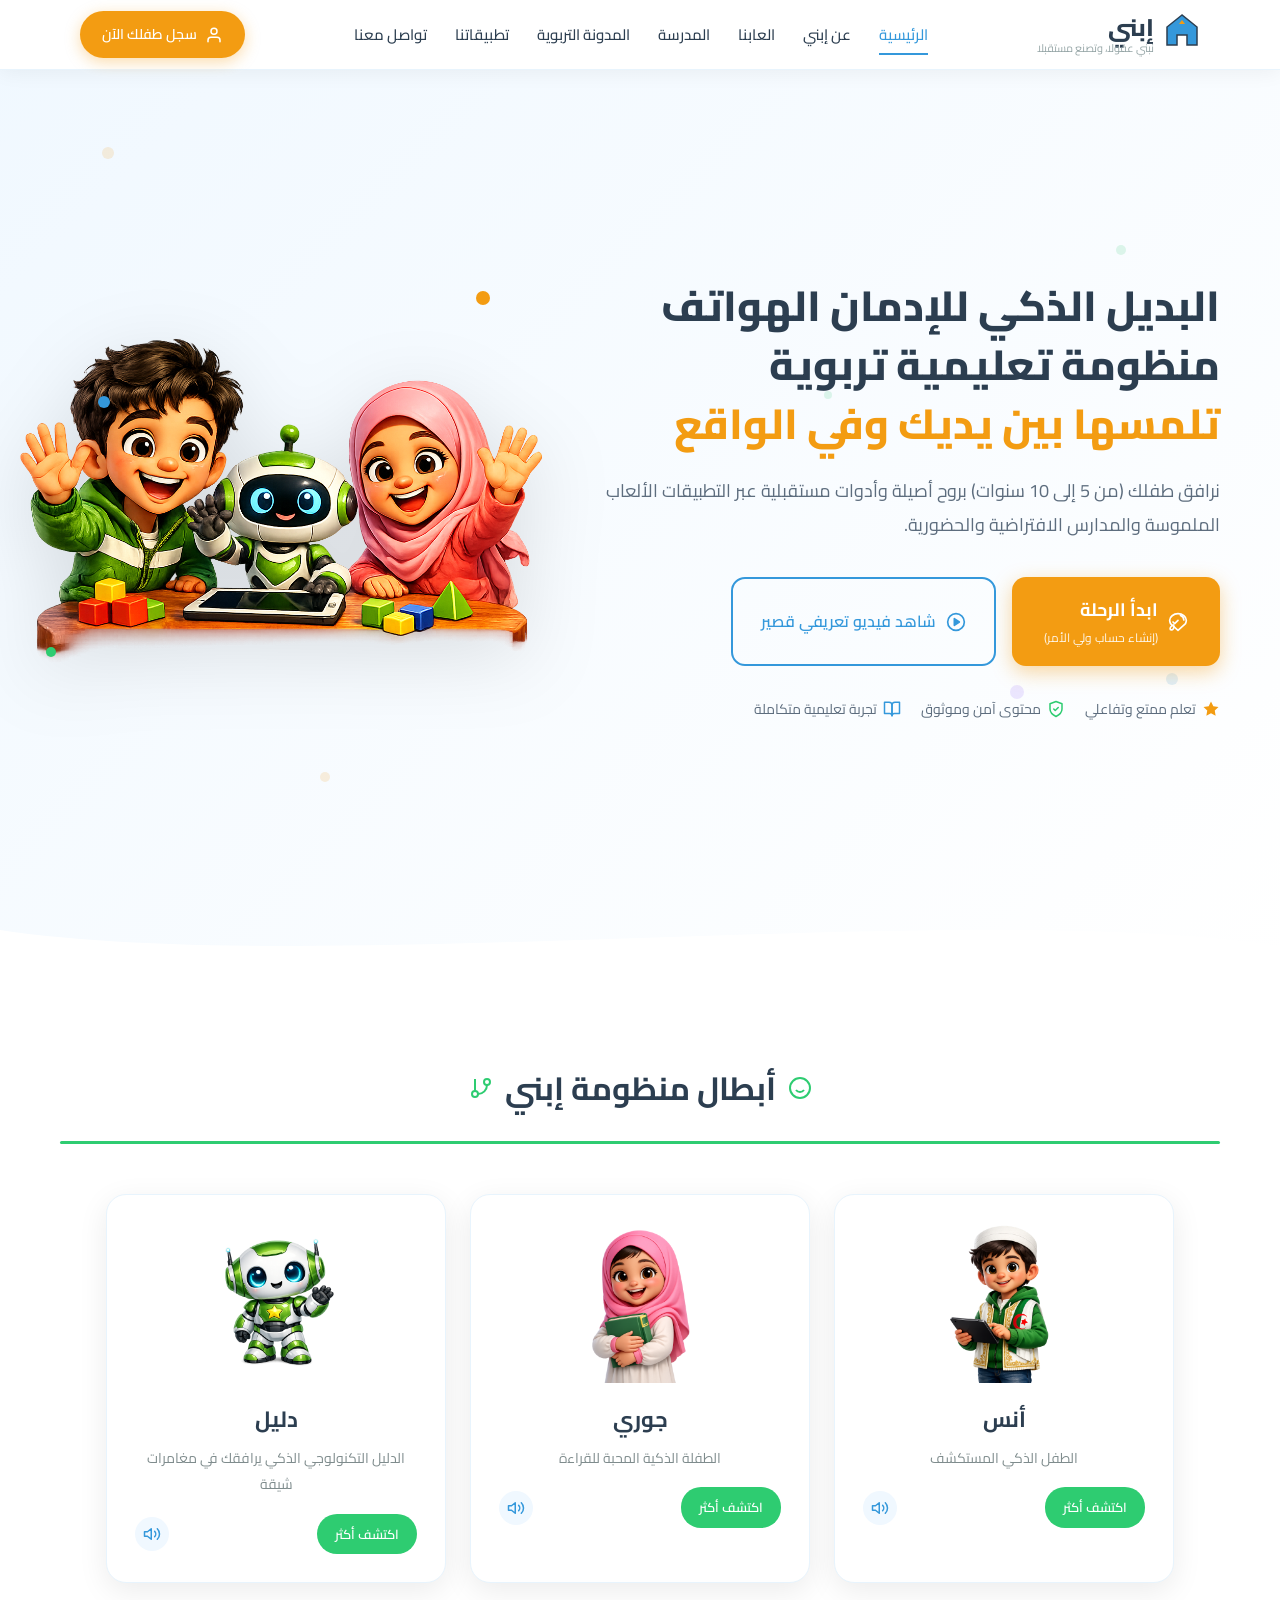
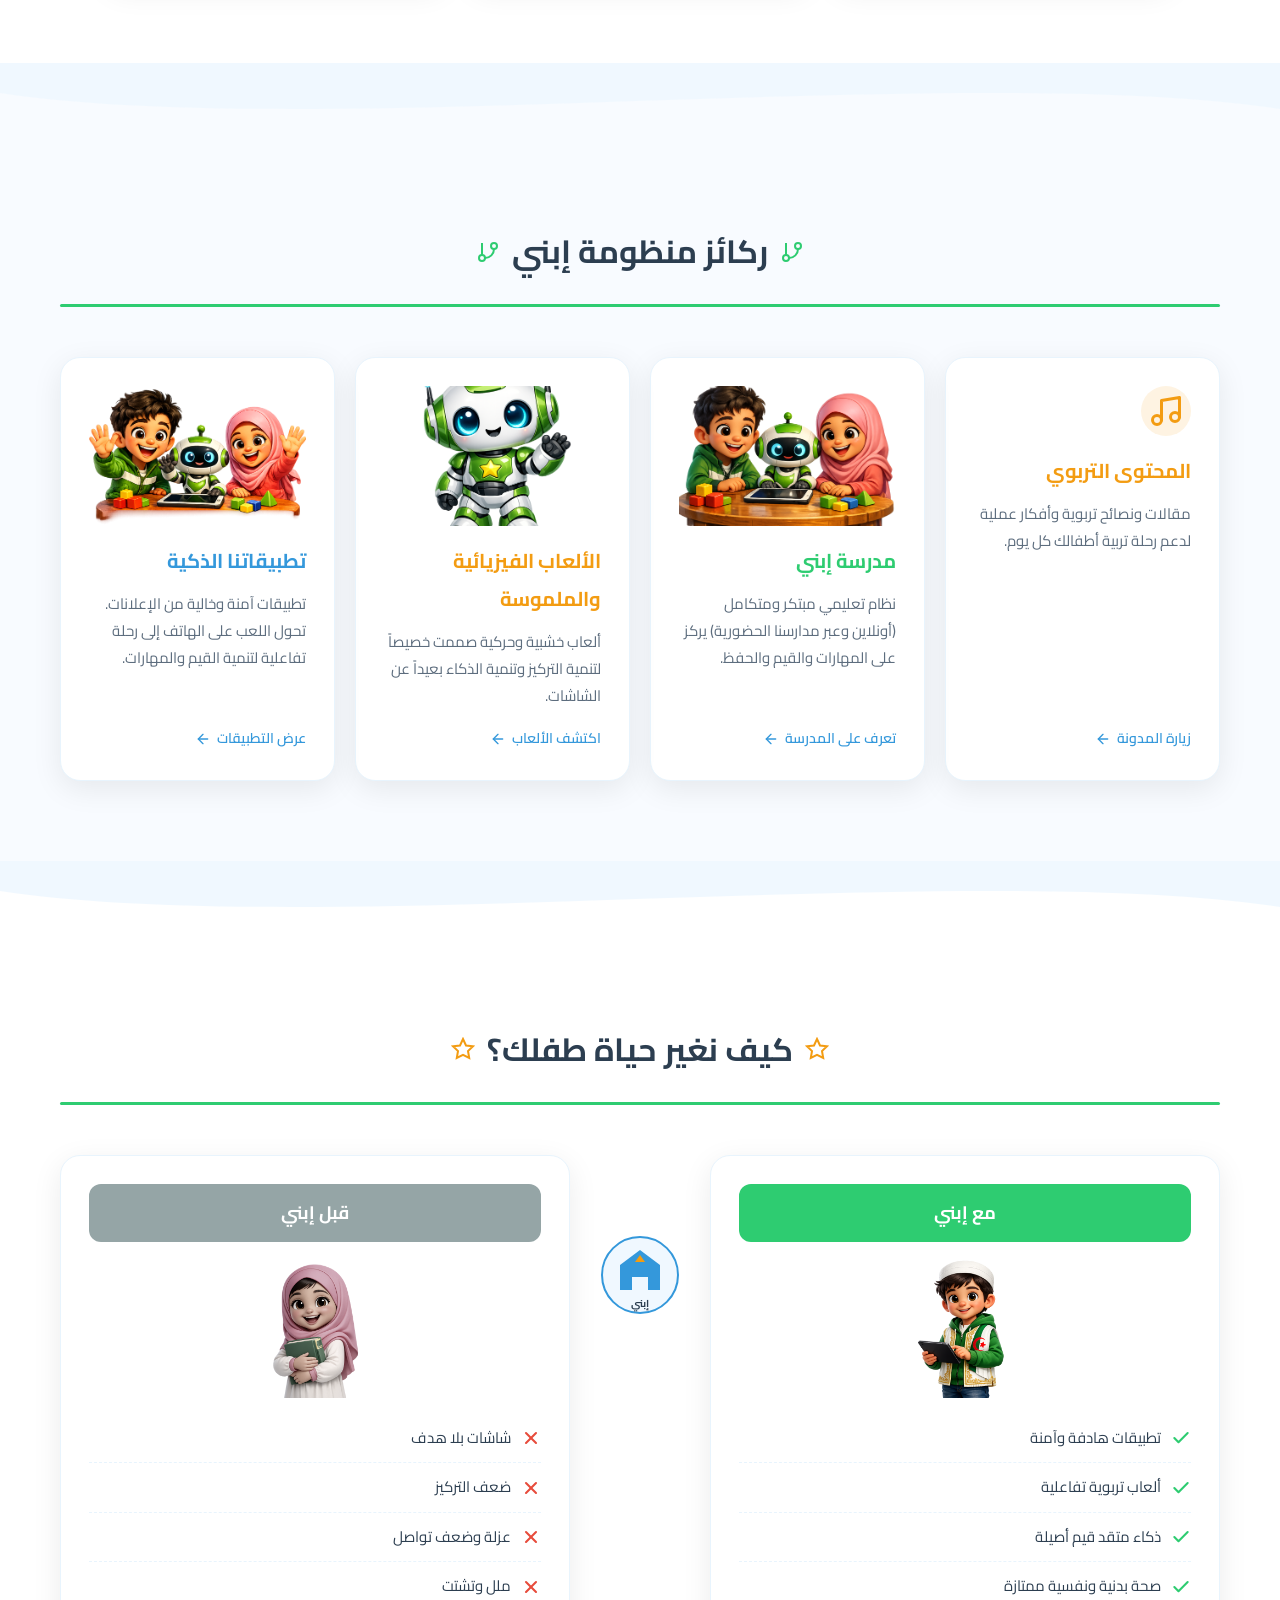
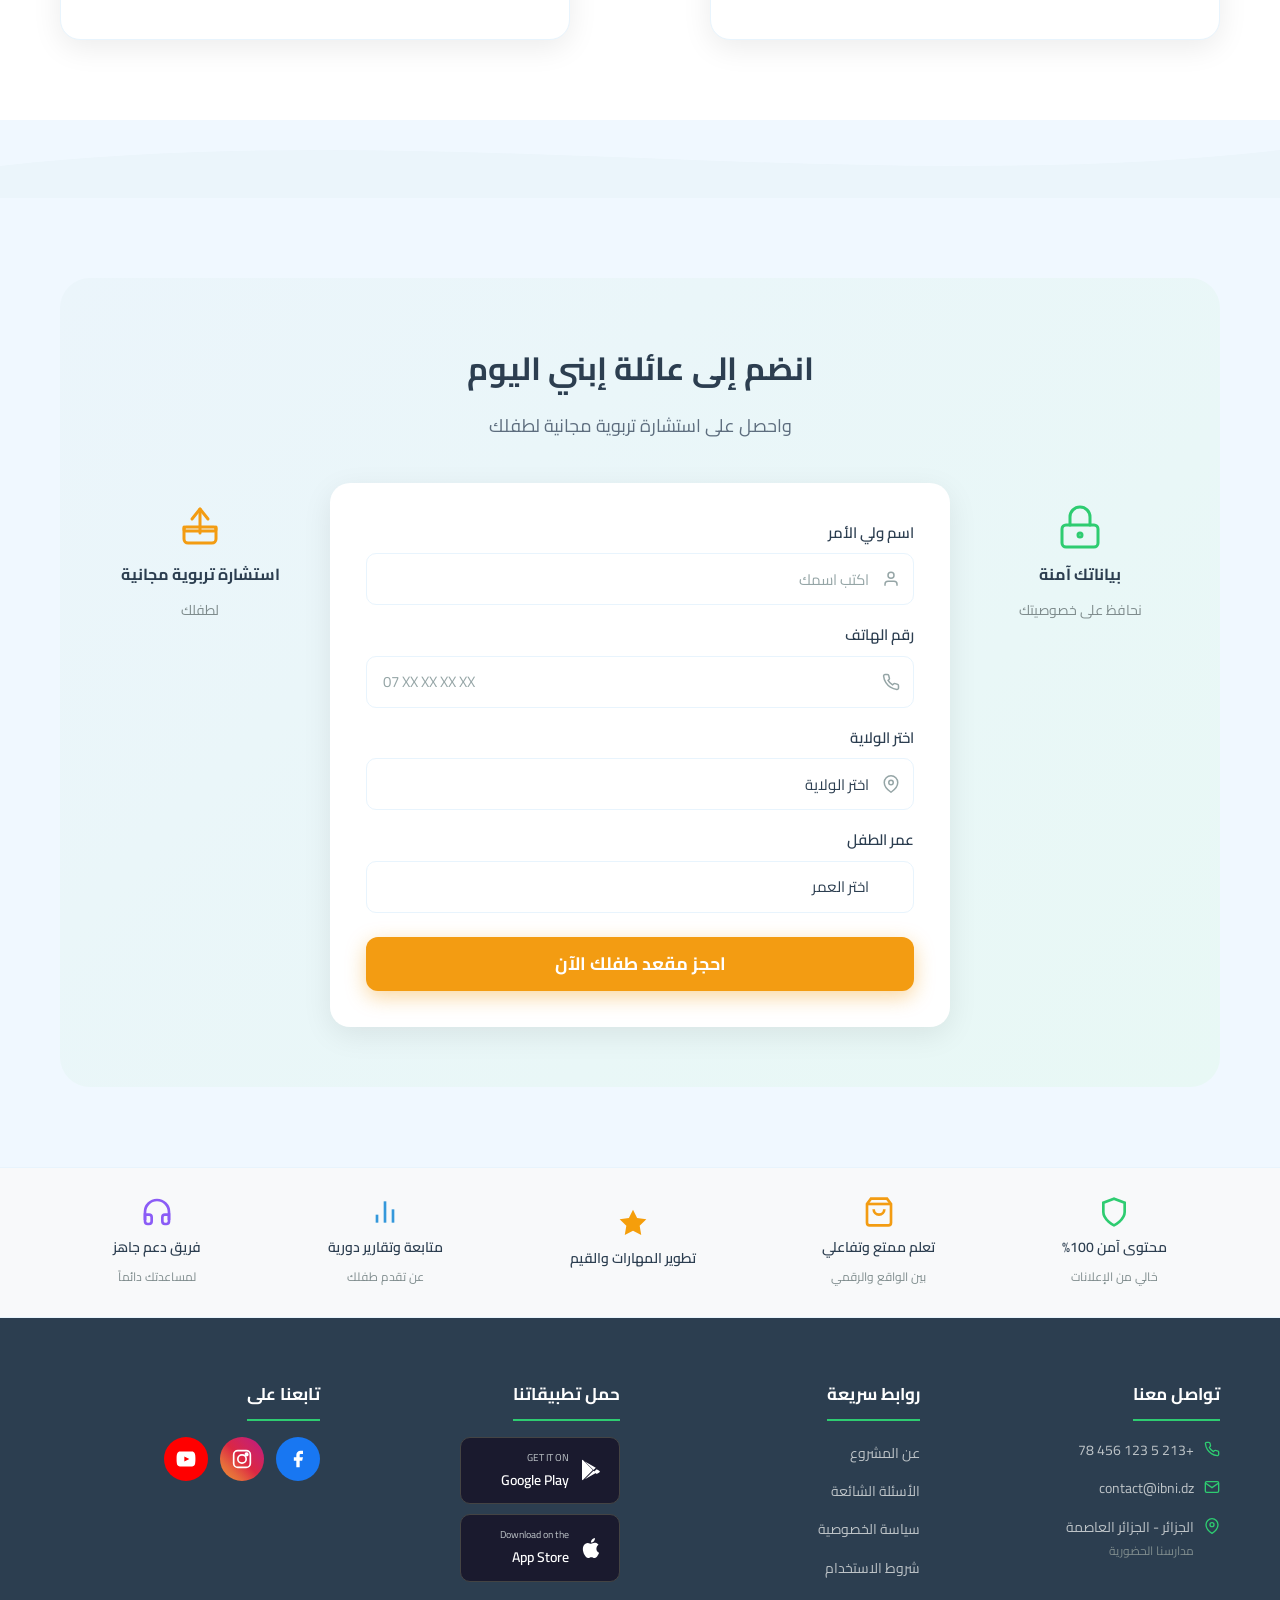
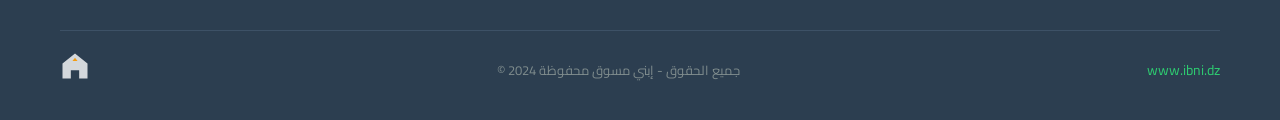
==== commit 71f1e774: "Redesign register as 6-card grid, add images, update references - register.html: 6-card grid (3x2) w" ====
--- a/index.html
+++ b/index.html
@@ -192,7 +192,7 @@
       <!-- Pillar 2 -->
       <div class="pillar-card pillar-has-image reveal" id="school">
         <div class="pillar-image-wrap">
-          <img src="img/school.png" alt="مدرسة إبني" loading="lazy">
+          <img src="img/hero-studying.png" alt="مدرسة إبني" loading="lazy">
         </div>
         <h3 class="pillar-title" style="color:#2ECC71">مدرسة إبني</h3>
         <p class="pillar-body">نظام تعليمي مبتكر ومتكامل (أونلاين وعبر مدارسنا الحضورية) يركز على المهارات والقيم والحفظ.</p>
@@ -204,7 +204,7 @@
       <!-- Pillar 3 -->
       <div class="pillar-card pillar-has-image reveal">
         <div class="pillar-image-wrap">
-          <img src="img/toys.png" alt="الألعاب الفيزيائية والملموسة" loading="lazy">
+          <img src="img/dalil.png" alt="الألعاب الفيزيائية والملموسة" loading="lazy">
         </div>
         <h3 class="pillar-title" style="color:#F39C12">الألعاب الفيزيائية والملموسة</h3>
         <p class="pillar-body">ألعاب خشبية وحركية صممت خصيصاً لتنمية التركيز وتنمية الذكاء بعيداً عن الشاشات.</p>
@@ -216,7 +216,7 @@
       <!-- Pillar 4 -->
       <div class="pillar-card pillar-has-image reveal" id="apps">
         <div class="pillar-image-wrap">
-          <img src="img/apps.png" alt="تطبيقاتنا الذكية" loading="lazy">
+          <img src="img/hero-characters.png" alt="تطبيقاتنا الذكية" loading="lazy">
         </div>
         <h3 class="pillar-title" style="color:#3498DB">تطبيقاتنا الذكية</h3>
         <p class="pillar-body">تطبيقات آمنة وخالية من الإعلانات. تحول اللعب على الهاتف إلى رحلة تفاعلية لتنمية القيم والمهارات.</p>
@@ -248,7 +248,7 @@
       <div class="comparison-col comparison-after">
         <div class="comparison-header comparison-header-green">مع إبني</div>
         <div class="comparison-img-wrap">
-          <img src="img/happy-child.png" alt="طفل سعيد مع إبني" loading="lazy">
+          <img src="img/anas.png" alt="طفل سعيد مع إبني" loading="lazy">
         </div>
         <ul class="comparison-list">
           <li><svg width="20" height="20" viewBox="0 0 24 24" fill="none" stroke="#2ECC71" stroke-width="2.5" stroke-linecap="round" stroke-linejoin="round"><polyline points="20,6 9,17 4,12"/></svg><span>تطبيقات هادفة وآمنة</span></li>
@@ -272,7 +272,7 @@
       <div class="comparison-col comparison-before">
         <div class="comparison-header comparison-header-gray">قبل إبني</div>
         <div class="comparison-img-wrap">
-          <img src="img/sad-child.png" alt="طفل قبل إبني" loading="lazy" class="grayscale-img">
+          <img src="img/jouri.png" alt="طفل قبل إبني" loading="lazy" class="grayscale-img">
         </div>
         <ul class="comparison-list">
           <li><svg width="20" height="20" viewBox="0 0 24 24" fill="none" stroke="#E74C3C" stroke-width="2.5" stroke-linecap="round" stroke-linejoin="round"><line x1="18" y1="6" x2="6" y2="18"/><line x1="6" y1="6" x2="18" y2="18"/></svg><span>شاشات بلا هدف</span></li>
--- a/styles.css
+++ b/styles.css
@@ -430,80 +430,105 @@
 .footer-copy { color: #7F8C8D; font-size: 13px; }
 
 /* ═══════════════════════════════════════
-   REGISTRATION PAGE
+   REGISTRATION PAGE — 6-CARD GRID
    ═══════════════════════════════════════ */
-.register-page { background: #F0F8FF; }
-.register-section {
-  padding: 120px 20px 60px;
-  position: relative; min-height: 100vh;
-}
-.register-deco {
-  position: absolute; width: 120px; opacity: 0.25;
-  pointer-events: none; z-index: 0;
-}
-.register-deco-right { top: 100px; right: 30px; }
-.register-deco-left { top: 100px; left: 30px; }
-.register-star {
-  position: absolute; top: 130px; right: 180px;
-  width: 30px; height: 30px; pointer-events: none;
-  background: #F39C12; clip-path: polygon(50% 0%,61% 35%,98% 35%,68% 57%,79% 91%,50% 70%,21% 91%,32% 57%,2% 35%,39% 35%);
-}
-.register-title {
+.register-page { background: linear-gradient(180deg, #F0F8FF 0%, #E8F4FD 100%); }
+.text-blue { color: #3498DB; }
+
+/* Header area */
+.reg-section { min-height: 100vh; padding-bottom: 0; }
+.reg-header-area {
+  position: relative; text-align: center;
+  padding: 50px 20px 30px; overflow: hidden;
+}
+.reg-char {
+  position: absolute; width: 180px; z-index: 1;
+  pointer-events: none;
+}
+.reg-char-right { top: 20px; right: 40px; }
+.reg-char-left { top: 20px; left: 40px; }
+.reg-star {
+  position: absolute; top: 30px; right: 240px;
+  z-index: 2; pointer-events: none;
+}
+.reg-main-title {
   font-size: 38px; font-weight: 800; color: #2C3E50;
-  text-align: center; margin-bottom: 10px;
-}
-.text-blue { color: #3498DB; }
-.register-subtitle {
-  font-size: 18px; color: #5D6D7E; text-align: center;
-  margin-bottom: 40px;
-}
-.register-grid {
+  position: relative; z-index: 3;
+  margin-bottom: 8px;
+}
+.reg-main-subtitle {
+  font-size: 18px; color: #5D6D7E;
+  position: relative; z-index: 3;
+}
+
+/* 6-Card Grid */
+.reg-grid {
   display: grid; grid-template-columns: repeat(3, 1fr);
-  gap: 24px; max-width: 1200px; margin: 0 auto;
-}
-.step-card {
-  background: #FFFFFF; border-radius: 20px; padding: 32px;
+  gap: 24px; padding: 30px 20px 40px;
+}
+.reg-card {
+  background: #FFFFFF; border-radius: 20px; padding: 28px 24px;
   box-shadow: 0 8px 30px rgba(0,0,0,0.08);
-  position: relative; display: none;
-  flex-direction: column; overflow: hidden;
-}
-.step-card.active-step { display: flex; }
-.step-badge {
+  position: relative; display: flex; flex-direction: column;
+  border: 1px solid #E8F4FD;
+  transition: all 0.3s ease;
+}
+.reg-card:hover {
+  transform: translateY(-4px);
+  box-shadow: 0 16px 48px rgba(0,0,0,0.12);
+}
+.reg-badge {
   position: absolute; top: 16px; right: 16px;
   width: 40px; height: 40px; border-radius: 50%;
   display: flex; align-items: center; justify-content: center;
   color: #FFFFFF; font-size: 18px; font-weight: 700;
-}
-.step-badge-star { padding: 8px; }
-.step-title {
-  font-size: 20px; font-weight: 700;
-  text-align: center; margin-bottom: 16px; margin-top: 10px;
-}
-.step-illustration { text-align: center; margin-bottom: 16px; }
-.step-paragraph {
-  font-size: 15px; color: #5D6D7E; text-align: center;
-  line-height: 1.9; margin-bottom: 20px;
-}
-.step-question {
-  font-size: 14px; color: #5D6D7E; margin-bottom: 8px;
-  line-height: 1.8;
-}
-.sub-label {
-  display: block; font-size: 13px; color: #95A5A6; margin-bottom: 16px;
-}
-.step-subtitle-text {
-  font-size: 14px; color: #5D6D7E; margin-bottom: 20px; text-align: center;
-}
+  z-index: 2;
+}
+.reg-badge-party { padding: 8px; }
+.reg-card-title {
+  font-size: 18px; font-weight: 700;
+  text-align: center; margin-bottom: 12px; margin-top: 8px;
+}
+.reg-card-illust {
+  text-align: center; margin-bottom: 12px;
+}
+.reg-card-illust img { width: 180px; margin: 0 auto; }
+.reg-card-text {
+  font-size: 14px; color: #5D6D7E; text-align: center;
+  line-height: 1.8; margin-bottom: 16px; flex: 1;
+}
+.reg-card-question {
+  font-size: 13px; color: #5D6D7E; margin-bottom: 6px;
+  line-height: 1.7;
+}
+.reg-card-subtitle {
+  font-size: 13px; color: #5D6D7E; margin-bottom: 16px;
+  text-align: center;
+}
+.reg-sub-label {
+  display: block; font-size: 12px; color: #95A5A6; margin-bottom: 12px;
+}
+
+/* Card 1 start button */
+.reg-btn-start {
+  display: flex; align-items: center; justify-content: center; gap: 8px;
+  width: 100%; height: 48px;
+  background: linear-gradient(135deg, #3B82F6, #8B5CF6);
+  color: #FFFFFF; font-size: 16px; font-weight: 700;
+  border-radius: 12px; border: none; cursor: pointer;
+  transition: all 0.3s ease; margin-top: auto;
+}
+.reg-btn-start:hover { transform: scale(1.03); filter: brightness(1.1); }
 
 /* Age picker */
-.age-picker {
-  display: flex; gap: 10px; justify-content: center; flex-wrap: wrap;
-  margin-bottom: 16px;
+.reg-age-picker {
+  display: flex; gap: 8px; justify-content: center; flex-wrap: wrap;
+  margin-bottom: 12px;
 }
 .age-btn {
-  width: 48px; height: 48px; border-radius: 50%;
+  width: 44px; height: 44px; border-radius: 50%;
   border: 2px solid #E8F4FD; background: #FFFFFF;
-  font-size: 16px; font-weight: 600; color: #5D6D7E;
+  font-size: 15px; font-weight: 600; color: #5D6D7E;
   transition: all 0.2s ease; cursor: pointer;
 }
 .age-btn.selected {
@@ -512,114 +537,129 @@
   box-shadow: 0 4px 12px rgba(34,197,94,0.35);
 }
 
-/* Selection cards */
-.selection-grid {
-  display: grid; grid-template-columns: 1fr 1fr; gap: 12px;
-  margin-bottom: 16px;
-}
-.selection-card {
-  padding: 16px 12px; border: 2px solid #E8F4FD;
+/* Bottom chars in card 2 */
+.reg-card-bottom-chars {
+  display: flex; justify-content: center; gap: 16px; margin: 8px 0;
+}
+.reg-card-bottom-chars img { width: 50px; opacity: 0.5; }
+
+/* Progress dots */
+.reg-progress-dots {
+  display: flex; justify-content: center; gap: 6px; margin: 10px 0;
+}
+.rdot {
+  width: 8px; height: 8px; border-radius: 50%;
+  background: #E8F4FD; transition: all 0.3s ease;
+}
+.rdot-active { width: 22px; border-radius: 4px; }
+
+/* Selection cards grid */
+.reg-select-grid {
+  display: grid; grid-template-columns: 1fr 1fr; gap: 10px;
+  margin-bottom: 12px;
+}
+.reg-select-card {
+  padding: 14px 10px; border: 2px solid #E8F4FD;
   border-radius: 14px; background: #FFFFFF;
   text-align: center; cursor: pointer;
   transition: all 0.2s ease; position: relative;
 }
-.selection-card svg { margin-bottom: 8px; }
-.selection-card span:not(.check-badge) { display: block; font-size: 13px; font-weight: 600; }
-.check-badge {
+.reg-select-card svg { margin-bottom: 6px; }
+.reg-select-card > span:not(.reg-check) { display: block; font-size: 12px; font-weight: 600; line-height: 1.5; }
+.reg-check {
   position: absolute; top: -6px; right: -6px;
   width: 20px; height: 20px; border-radius: 50%;
   background: #F97316; display: none;
   align-items: center; justify-content: center;
 }
-.check-badge.purple { background: #8B5CF6; }
-.selection-card.selected .check-badge { display: flex; }
-.selection-card.selected {
+.reg-check.purple { background: #8B5CF6; }
+.reg-select-card.selected .reg-check { display: flex; }
+.reg-select-card.selected {
   border-color: #F97316; background: #FFF7ED;
   transform: scale(1.02);
 }
-.selection-card:hover:not(.selected) {
+.reg-select-card:hover:not(.selected) {
   border-color: rgba(249,115,22,0.5); background: #FFFAF5;
 }
-.superpower-card.selected {
+.reg-purple-card.selected {
   border-color: #8B5CF6; background: #FAF5FF;
 }
-.superpower-card:hover:not(.selected) {
+.reg-purple-card:hover:not(.selected) {
   border-color: rgba(139,92,246,0.5); background: #FDFAFF;
 }
 
-/* Step navigation */
-.step-nav {
+/* Form group in registration */
+.reg-form-group { margin-bottom: 12px; }
+.reg-form-group label {
+  display: block; font-size: 13px; font-weight: 600;
+  color: #2C3E50; margin-bottom: 4px;
+}
+
+/* Card navigation */
+.reg-card-nav {
   display: flex; justify-content: space-between; align-items: center;
-  margin-top: 20px; gap: 12px;
-}
-.btn-prev {
+  margin-top: auto; padding-top: 12px; gap: 10px;
+}
+.reg-btn-prev {
   background: #FFFFFF; border: 1.5px solid #E8F4FD;
-  color: #5D6D7E; padding: 10px 24px; border-radius: 10px;
-  font-size: 14px; font-weight: 500;
-  transition: all 0.3s ease;
-}
-.btn-prev:hover { border-color: #BDC3C7; }
-.btn-next {
-  color: #FFFFFF; padding: 10px 32px; border-radius: 10px;
-  font-size: 14px; font-weight: 600;
-  transition: all 0.3s ease;
-  display: flex; align-items: center; gap: 8px;
-}
-.btn-next:hover { transform: scale(1.03); filter: brightness(1.1); }
-
-/* Progress dots */
-.progress-dots {
-  display: flex; justify-content: center; gap: 8px;
-  margin-top: 20px;
-}
-.dot {
-  width: 8px; height: 8px; border-radius: 50%;
-  background: #E8F4FD; transition: all 0.3s ease;
-}
-.active-dot { width: 24px; border-radius: 4px; }
-.done-dot { background: #BDC3C7; }
-
-/* Step decorative bottom */
-.step-deco-bottom {
-  display: flex; justify-content: center; gap: 20px;
-  margin: 16px 0;
-}
-.step-deco-char { opacity: 0.5; }
-
-/* Step 6 - Success */
-.confetti-container {
+  color: #5D6D7E; padding: 8px 20px; border-radius: 10px;
+  font-size: 13px; font-weight: 500; cursor: pointer;
+  transition: all 0.3s ease;
+}
+.reg-btn-prev:hover { border-color: #BDC3C7; }
+.reg-btn-next {
+  color: #FFFFFF; padding: 8px 24px; border-radius: 10px;
+  font-size: 13px; font-weight: 600; cursor: pointer;
+  transition: all 0.3s ease; border: none;
+}
+.reg-btn-next:hover { transform: scale(1.03); filter: brightness(1.1); }
+
+/* Trust note */
+.reg-trust-note {
+  display: flex; align-items: center; justify-content: center; gap: 6px;
+  font-size: 12px; color: #22C55E; margin-top: 8px;
+}
+
+/* Card 6 - Success */
+.reg-card-success { overflow: hidden; }
+.reg-confetti {
   position: absolute; top: 0; left: 0; width: 100%; height: 100%;
-  pointer-events: none; overflow: hidden;
+  pointer-events: none; overflow: hidden; z-index: 0;
 }
 .confetti-piece {
   position: absolute; top: -20px; opacity: 0;
   animation: confettiFall 3s ease-in forwards;
 }
-.celebration-image { text-align: center; margin-bottom: 16px; }
-.success-check { text-align: center; margin-bottom: 8px; }
-.success-title { color: #22C55E !important; font-size: 24px !important; font-weight: 800 !important; }
-.success-box {
+.reg-celebration-img {
+  text-align: center; margin-bottom: 10px; position: relative; z-index: 1;
+}
+.reg-celebration-img img { width: 180px; margin: 0 auto; }
+.reg-success-check { text-align: center; margin-bottom: 6px; position: relative; z-index: 1; }
+.reg-success-title { color: #22C55E !important; font-size: 22px !important; font-weight: 800 !important; }
+.reg-success-box {
   background: #F0FFF4; border: 1px solid #22C55E;
-  border-radius: 14px; padding: 16px 20px;
-  margin-bottom: 20px;
-}
-.success-line1 { font-size: 16px; font-weight: 700; color: #2C3E50; margin-bottom: 4px; }
-.success-line2 { font-size: 14px; color: #5D6D7E; line-height: 1.8; }
-.btn-home {
+  border-radius: 14px; padding: 14px 16px;
+  margin-bottom: 16px; position: relative; z-index: 1;
+}
+.reg-success-line1 {
+  font-size: 14px; font-weight: 700; color: #2C3E50; margin-bottom: 4px;
+  display: flex; align-items: center; gap: 6px;
+}
+.reg-success-line2 { font-size: 13px; color: #5D6D7E; line-height: 1.7; }
+.reg-btn-home {
   display: flex; align-items: center; justify-content: center; gap: 8px;
-  width: 100%; height: 52px;
+  width: 100%; height: 48px;
   background: #22C55E; color: #FFFFFF;
-  font-size: 16px; font-weight: 700;
-  border-radius: 12px; margin-top: 20px;
-  transition: all 0.3s ease;
-}
-.btn-home:hover { background: #16A34A; transform: translateY(-2px); }
-
-/* Trust note */
-.trust-note {
-  display: flex; align-items: center; justify-content: center; gap: 6px;
-  font-size: 13px; color: #22C55E;
-  margin-top: 12px;
+  font-size: 15px; font-weight: 700;
+  border-radius: 12px; margin-top: auto;
+  transition: all 0.3s ease; position: relative; z-index: 1;
+}
+.reg-btn-home:hover { background: #16A34A; transform: translateY(-2px); }
+
+/* Trust bar for register page */
+.reg-trust-bar {
+  background: #F8F9FA; padding: 28px 40px;
+  border-top: 1px solid #E8F4FD;
 }
 
 /* ═══════════════════════════════════════
@@ -684,7 +724,7 @@
   .hero-line { font-size: 36px; }
   .pillars-grid { grid-template-columns: repeat(4, 1fr); gap: 16px; }
   .pillar-card { padding: 22px; }
-  .register-grid { grid-template-columns: repeat(3, 1fr); gap: 20px; }
+  .reg-grid { gap: 20px; }
   .nav-container { padding: 0 20px; }
   .nav-links { gap: 18px; }
 }
@@ -695,7 +735,9 @@
   .hero-line { font-size: 32px; }
   .hero-image img { max-width: 400px; }
   .pillars-grid { grid-template-columns: repeat(2, 1fr); }
-  .register-grid { grid-template-columns: repeat(2, 1fr); }
+  .reg-grid { grid-template-columns: repeat(2, 1fr); }
+  .reg-char { width: 120px; }
+  .reg-main-title { font-size: 30px; }
   .footer-grid { grid-template-columns: repeat(2, 1fr); gap: 30px; }
   .cta-grid { grid-template-columns: 1fr; }
   .cta-badge { display: none; }
@@ -745,12 +787,11 @@
   .cta-title { font-size: 24px; }
   .cta-form { padding: 24px; }
 
-  .register-section { padding: 100px 10px 40px; }
-  .register-title { font-size: 26px; }
-  .register-subtitle { font-size: 15px; }
-  .register-grid { grid-template-columns: 1fr; max-width: 480px; }
-  .register-deco { display: none; }
-  .register-star { display: none; }
+  .reg-grid { grid-template-columns: 1fr; max-width: 480px; margin: 0 auto; }
+  .reg-char { display: none; }
+  .reg-star { display: none; }
+  .reg-main-title { font-size: 24px; }
+  .reg-main-subtitle { font-size: 14px; }
 
   .trust-bar { padding: 20px; }
   .trust-bar-grid { justify-content: center; }
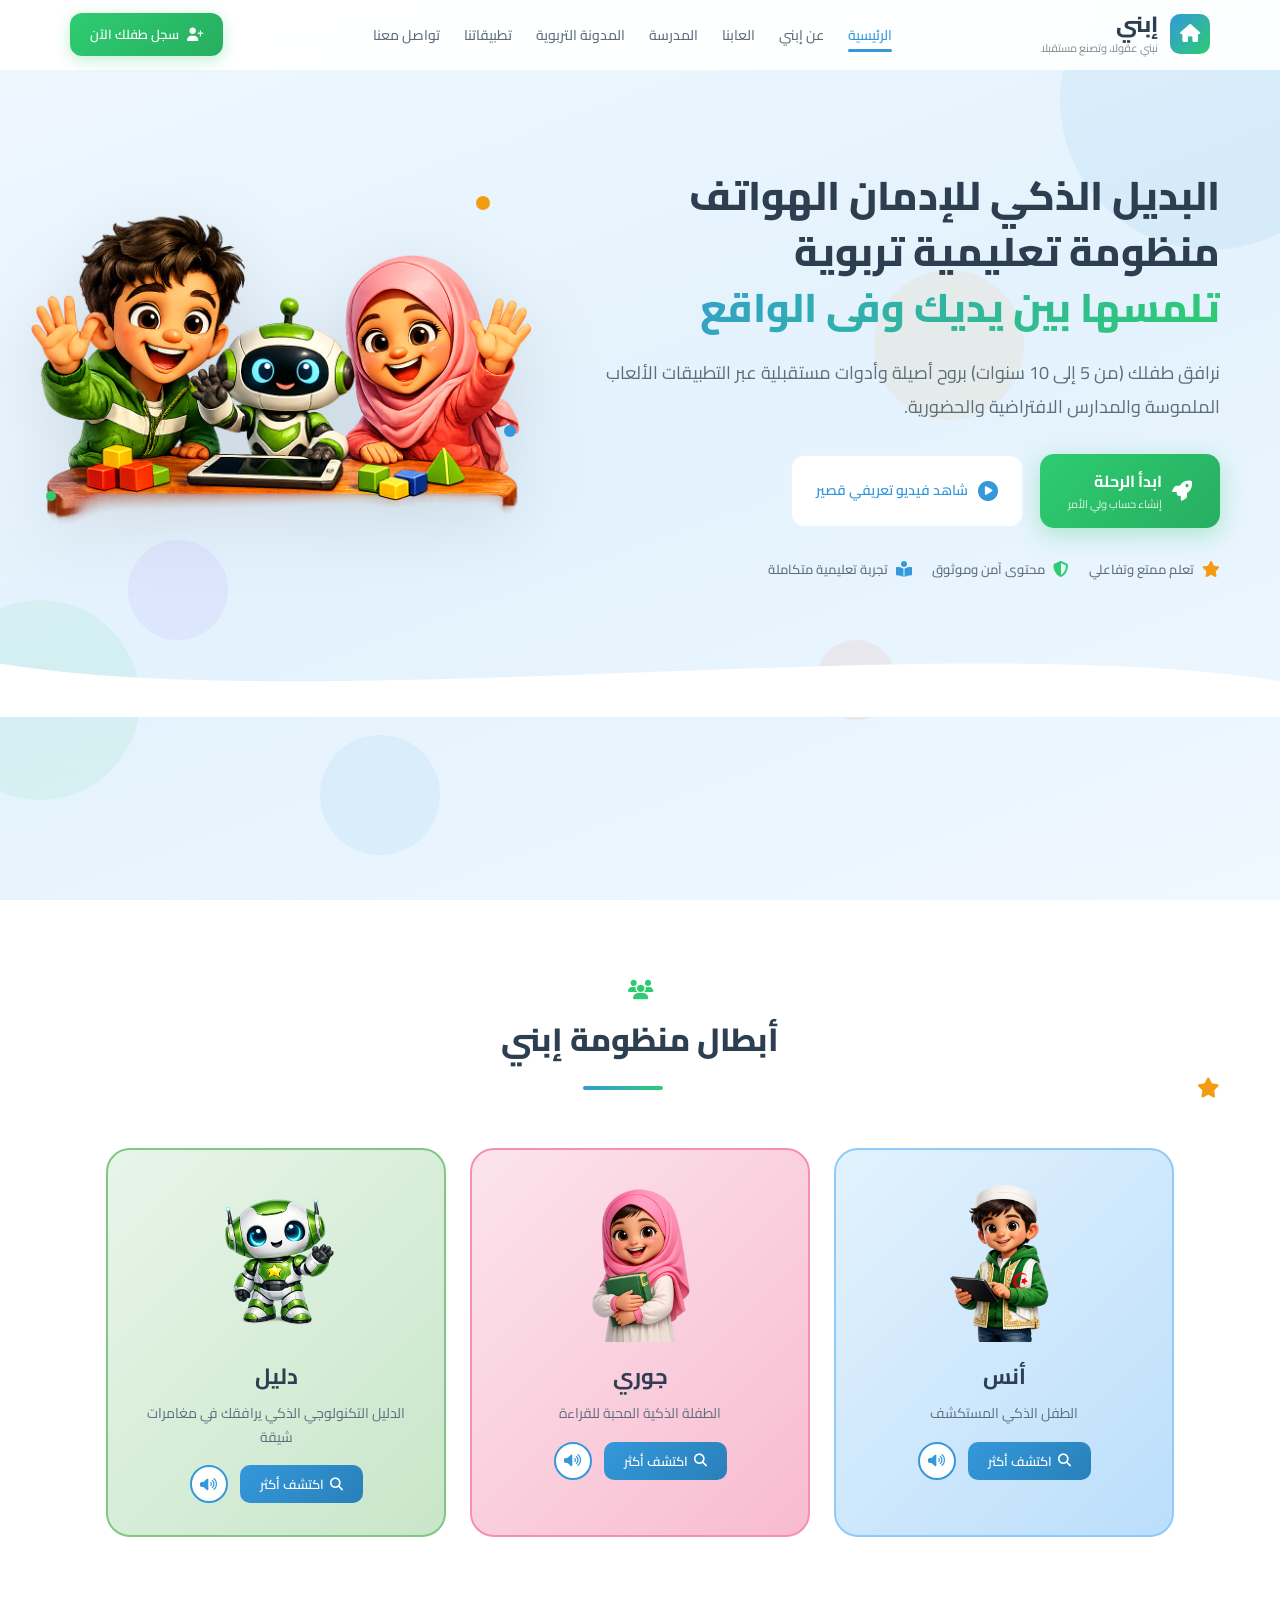
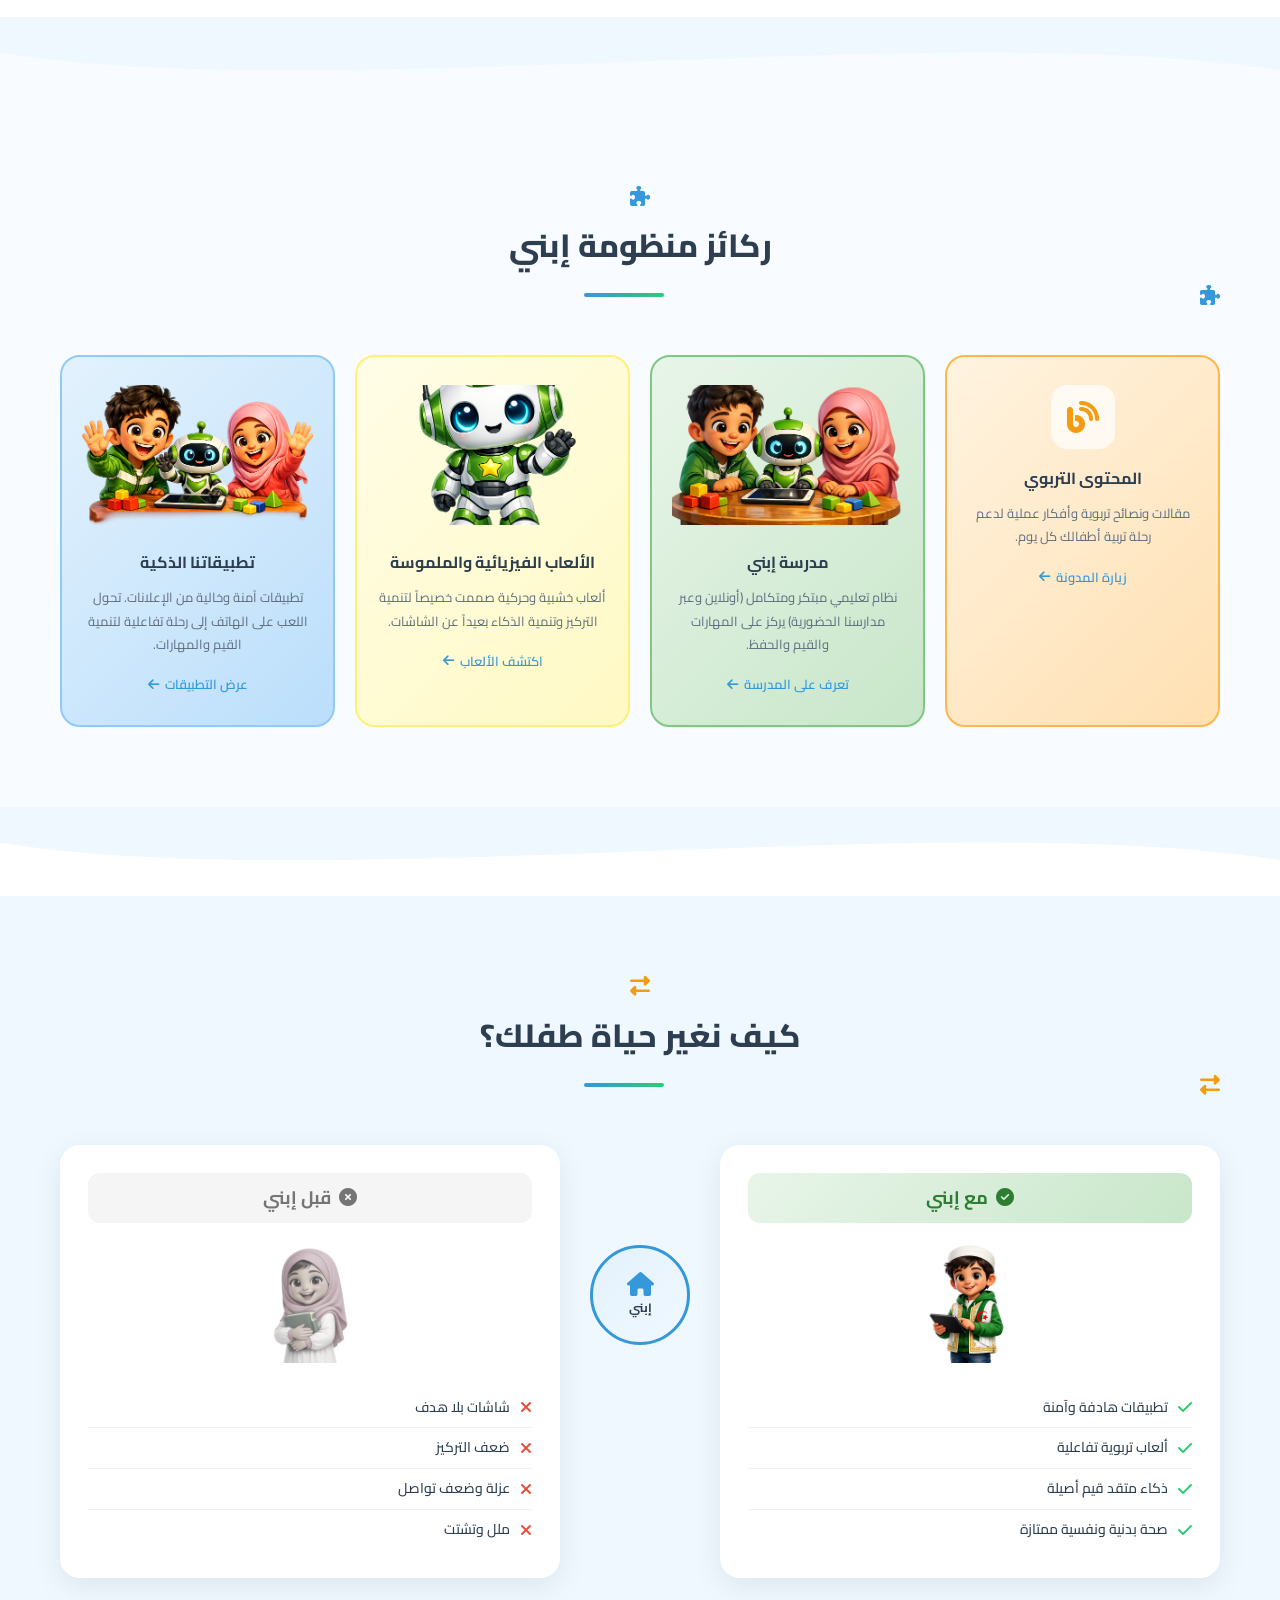
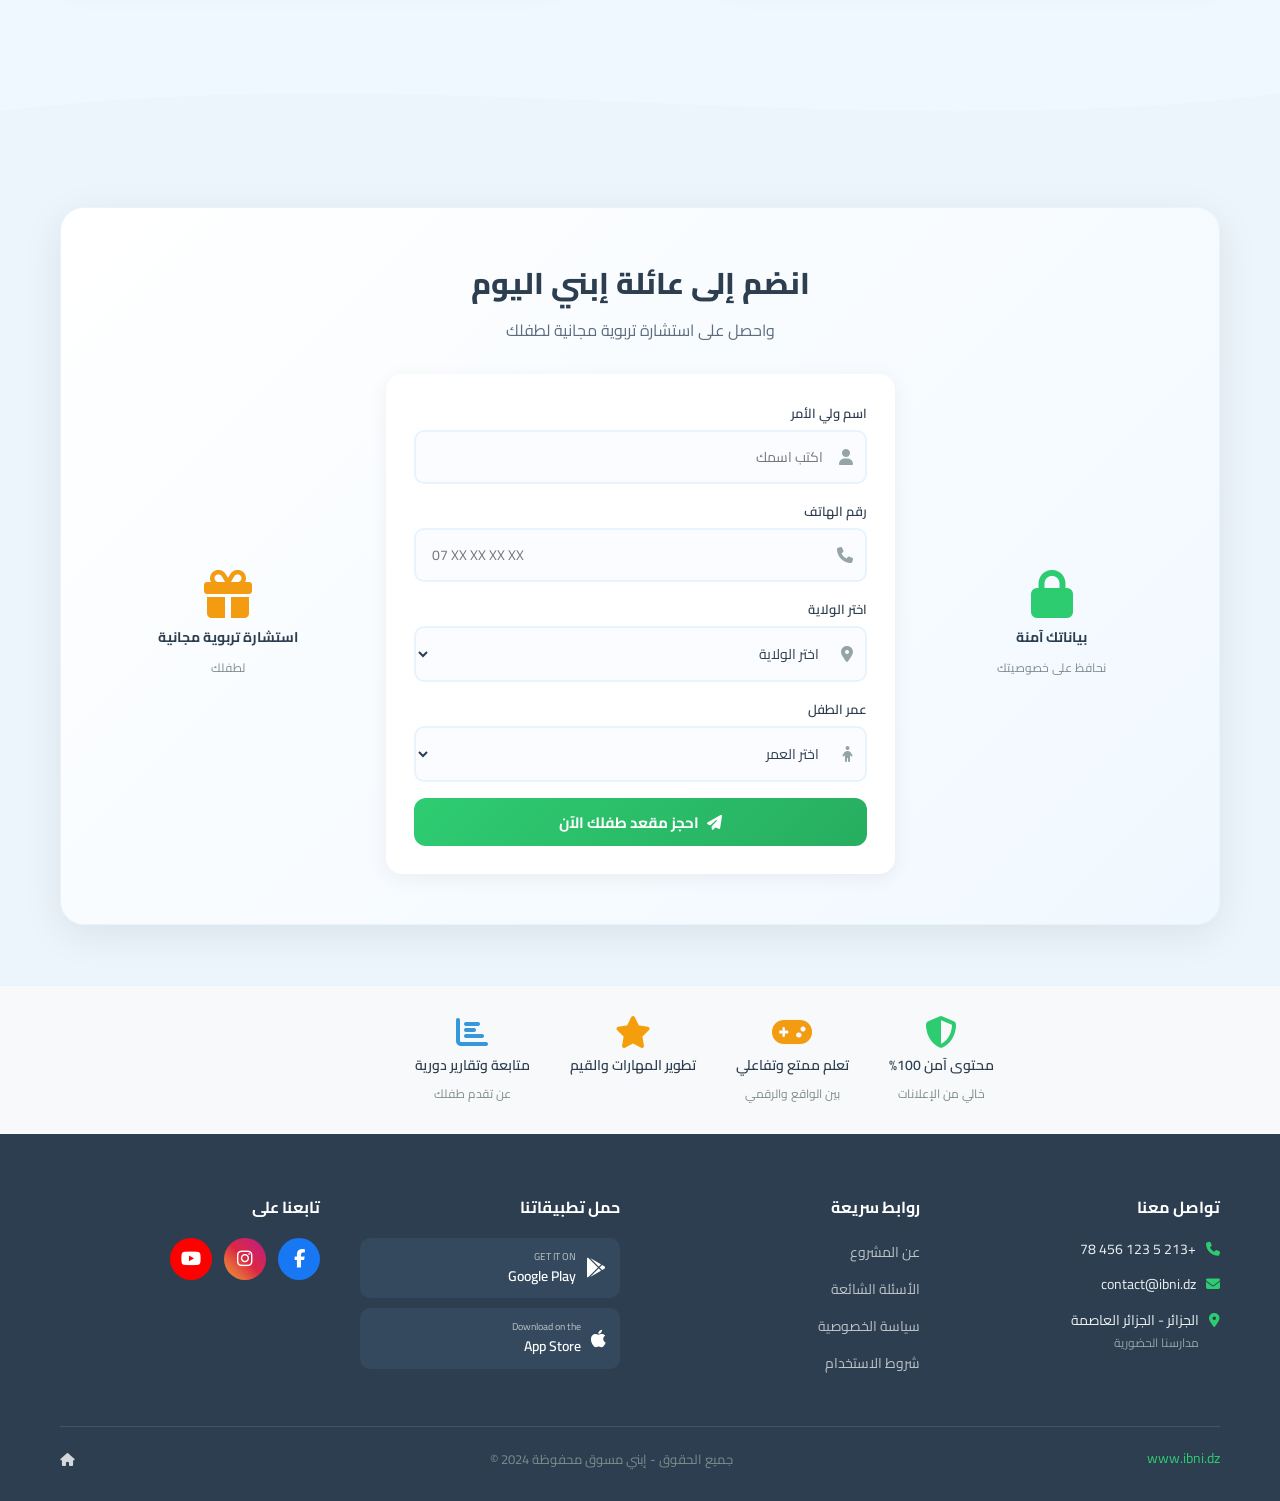
==== commit 37e54e55: "Major rewrite: FA icons, step wizard, colored cards, particles - index.html: replaced broken SVGs wi" ====
--- a/index.html
+++ b/index.html
@@ -12,15 +12,15 @@
 </head>
 <body>
 
+<!-- ═══════════════ ANIMATED BACKGROUND PARTICLES ═══════════════ -->
+<div class="bg-particles" id="bgParticles"></div>
+
 <!-- ═══════════════ NAVIGATION BAR ═══════════════ -->
 <nav class="navbar" id="navbar">
   <div class="nav-container">
     <a href="#" class="nav-logo">
       <div class="logo-icon">
-        <svg width="36" height="36" viewBox="0 0 36 36" fill="none">
-          <path d="M18 3L3 15V33H13V23H23V33H33V15L18 3Z" fill="#3498DB" stroke="#2C3E50" stroke-width="1.5"/>
-          <polygon points="18,8 15,12 21,12" fill="#F39C12"/>
-        </svg>
+        <i class="fas fa-home"></i>
       </div>
       <div class="logo-text">
         <span class="logo-name">إبني</span>
@@ -39,12 +39,12 @@
     </ul>
 
     <a href="register.html" class="nav-cta">
-      <svg width="18" height="18" viewBox="0 0 24 24" fill="none" stroke="currentColor" stroke-width="2" stroke-linecap="round" stroke-linejoin="round"><path d="M20 21v-2a4 4 0 0 0-4-4H8a4 4 0 0 0-4 4v2"/><circle cx="12" cy="7" r="4"/></svg>
+      <i class="fas fa-user-plus"></i>
       <span>سجل طفلك الآن</span>
     </a>
 
     <button class="hamburger" id="hamburger" aria-label="القائمة">
-      <svg width="28" height="28" viewBox="0 0 24 24" fill="none" stroke="#2C3E50" stroke-width="2.5" stroke-linecap="round"><line x1="3" y1="6" x2="21" y2="6"/><line x1="3" y1="12" x2="21" y2="12"/><line x1="3" y1="18" x2="21" y2="18"/></svg>
+      <i class="fas fa-bars"></i>
     </button>
   </div>
 </nav>
@@ -58,8 +58,6 @@
     <span class="deco-circle deco-4"></span>
     <span class="deco-circle deco-5"></span>
     <span class="deco-circle deco-6"></span>
-    <span class="deco-circle deco-7"></span>
-    <span class="deco-circle deco-8"></span>
   </div>
   <div class="container hero-grid">
     <div class="hero-text animate-fadeInRight">
@@ -71,28 +69,28 @@
       <p class="hero-subtitle">نرافق طفلك (من 5 إلى 10 سنوات) بروح أصيلة وأدوات مستقبلية عبر التطبيقات الألعاب الملموسة والمدارس الافتراضية والحضورية.</p>
       <div class="hero-buttons animate-fadeInUp delay-1">
         <a href="register.html" class="btn btn-primary-cta">
-          <svg width="20" height="20" viewBox="0 0 24 24" fill="none" stroke="currentColor" stroke-width="2" stroke-linecap="round" stroke-linejoin="round"><path d="M4.5 16.5c-1.5 1.38-2 2.5-2 3.5 0 2 2.5 2 4 0 1.5-2 .5-3.5 0-4.5"/><path d="M12 2C6.5 2 2 6 2 10c0 1.5.5 2.8 1 4l9 8 9-8c.5-1.2 1-2.5 1-4 0-4-4.5-8-10-8z" fill="none"/><path d="M15 4.1c2.3.8 4 3 4 5.4"/><path d="M6 12l2 2 4-4"/></svg>
+          <i class="fas fa-rocket"></i>
           <div>
             <span class="btn-main-text">ابدأ الرحلة</span>
-            <span class="btn-sub-text">(إنشاء حساب ولي الأمر)</span>
+            <span class="btn-sub-text">إنشاء حساب ولي الأمر</span>
           </div>
         </a>
         <a href="#" class="btn btn-secondary-cta">
-          <svg width="20" height="20" viewBox="0 0 24 24" fill="none" stroke="currentColor" stroke-width="2" stroke-linecap="round" stroke-linejoin="round"><circle cx="12" cy="12" r="10"/><polygon points="10,8 16,12 10,16" fill="currentColor"/></svg>
+          <i class="fas fa-play-circle"></i>
           <span>شاهد فيديو تعريفي قصير</span>
         </a>
       </div>
       <div class="trust-badges animate-fadeInUp delay-2">
         <div class="trust-badge">
-          <svg width="18" height="18" viewBox="0 0 24 24" fill="#F39C12"><polygon points="12,2 15.09,8.26 22,9.27 17,14.14 18.18,21.02 12,17.77 5.82,21.02 7,14.14 2,9.27 8.91,8.26"/></svg>
+          <i class="fas fa-star" style="color:#F39C12"></i>
           <span>تعلم ممتع وتفاعلي</span>
         </div>
         <div class="trust-badge">
-          <svg width="18" height="18" viewBox="0 0 24 24" fill="none" stroke="#2ECC71" stroke-width="2" stroke-linecap="round" stroke-linejoin="round"><path d="M12 22s8-4 8-10V5l-8-3-8 3v7c0 6 8 10 8 10z"/><polyline points="9,12 11,14 15,10"/></svg>
+          <i class="fas fa-shield-alt" style="color:#2ECC71"></i>
           <span>محتوى آمن وموثوق</span>
         </div>
         <div class="trust-badge">
-          <svg width="18" height="18" viewBox="0 0 24 24" fill="none" stroke="#3498DB" stroke-width="2" stroke-linecap="round" stroke-linejoin="round"><path d="M2 3h6a4 4 0 0 1 4 4v14a3 3 0 0 0-3-3H2z"/><path d="M22 3h-6a4 4 0 0 0-4 4v14a3 3 0 0 1 3-3h7z"/></svg>
+          <i class="fas fa-book-reader" style="color:#3498DB"></i>
           <span>تجربة تعليمية متكاملة</span>
         </div>
       </div>
@@ -113,49 +111,43 @@
 <section class="characters-section" id="about">
   <div class="container">
     <div class="section-header reveal">
-      <svg class="section-icon" width="24" height="24" viewBox="0 0 24 24" fill="none" stroke="#2ECC71" stroke-width="2"><path d="M12 2C6.48 2 2 6.48 2 12s4.48 10 10 10 10-4.48 10-10S17.52 2 12 2z"/><path d="M8 14s1.5 2 4 2 4-2 4-2"/><line x1="9" y1="9" x2="9.01" y2="9"/><line x1="15" y1="9" x2="15.01" y2="9"/></svg>
+      <i class="fas fa-users section-icon" style="color:#2ECC71"></i>
       <h2>أبطال منظومة إبني</h2>
-      <svg class="section-icon" width="24" height="24" viewBox="0 0 24 24" fill="none" stroke="#2ECC71" stroke-width="2"><path d="M6 3v12"/><path d="M18 9a3 3 0 1 0 0-6 3 3 0 0 0 0 6z"/><path d="M6 21a3 3 0 1 0 0-6 3 3 0 0 0 0 6z"/><path d="M18 9a9 9 0 0 1-9 9"/></svg>
+      <i class="fas fa-star section-icon" style="color:#F39C12"></i>
       <div class="section-underline"></div>
     </div>
     <div class="characters-grid">
-      <div class="character-card reveal">
+      <div class="character-card card-blue reveal">
         <div class="character-img-wrap">
           <img src="img/anas.png" alt="أنس - الطفل الذكي المستكشف" loading="lazy" class="character-img float-animation">
         </div>
         <h3 class="character-name">أنس</h3>
         <p class="character-desc">الطفل الذكي المستكشف</p>
         <div class="character-actions">
-          <a href="#" class="btn-discover">اكتشف أكثر</a>
-          <button class="btn-audio" aria-label="تشغيل الصوت">
-            <svg width="18" height="18" viewBox="0 0 24 24" fill="none" stroke="#3498DB" stroke-width="2" stroke-linecap="round" stroke-linejoin="round"><polygon points="11,5 6,9 2,9 2,15 6,15 11,19"/><path d="M19.07 4.93a10 10 0 0 1 0 14.14"/><path d="M15.54 8.46a5 5 0 0 1 0 7.07"/></svg>
-          </button>
-        </div>
-      </div>
-      <div class="character-card reveal">
+          <a href="#" class="btn-discover"><i class="fas fa-search"></i> اكتشف أكثر</a>
+          <button class="btn-audio" aria-label="تشغيل الصوت"><i class="fas fa-volume-up"></i></button>
+        </div>
+      </div>
+      <div class="character-card card-pink reveal">
         <div class="character-img-wrap">
           <img src="img/jouri.png" alt="جوري - الطفلة الذكية المحبة للقراءة" loading="lazy" class="character-img float-animation">
         </div>
         <h3 class="character-name">جوري</h3>
         <p class="character-desc">الطفلة الذكية المحبة للقراءة</p>
         <div class="character-actions">
-          <a href="#" class="btn-discover">اكتشف أكثر</a>
-          <button class="btn-audio" aria-label="تشغيل الصوت">
-            <svg width="18" height="18" viewBox="0 0 24 24" fill="none" stroke="#3498DB" stroke-width="2" stroke-linecap="round" stroke-linejoin="round"><polygon points="11,5 6,9 2,9 2,15 6,15 11,19"/><path d="M19.07 4.93a10 10 0 0 1 0 14.14"/><path d="M15.54 8.46a5 5 0 0 1 0 7.07"/></svg>
-          </button>
-        </div>
-      </div>
-      <div class="character-card reveal">
+          <a href="#" class="btn-discover"><i class="fas fa-search"></i> اكتشف أكثر</a>
+          <button class="btn-audio" aria-label="تشغيل الصوت"><i class="fas fa-volume-up"></i></button>
+        </div>
+      </div>
+      <div class="character-card card-green reveal">
         <div class="character-img-wrap">
           <img src="img/dalil.png" alt="دليل - الدليل التكنولوجي الذكي" loading="lazy" class="character-img float-animation">
         </div>
         <h3 class="character-name">دليل</h3>
         <p class="character-desc">الدليل التكنولوجي الذكي يرافقك في مغامرات شيقة</p>
         <div class="character-actions">
-          <a href="#" class="btn-discover">اكتشف أكثر</a>
-          <button class="btn-audio" aria-label="تشغيل الصوت">
-            <svg width="18" height="18" viewBox="0 0 24 24" fill="none" stroke="#3498DB" stroke-width="2" stroke-linecap="round" stroke-linejoin="round"><polygon points="11,5 6,9 2,9 2,15 6,15 11,19"/><path d="M19.07 4.93a10 10 0 0 1 0 14.14"/><path d="M15.54 8.46a5 5 0 0 1 0 7.07"/></svg>
-          </button>
+          <a href="#" class="btn-discover"><i class="fas fa-search"></i> اكتشف أكثر</a>
+          <button class="btn-audio" aria-label="تشغيل الصوت"><i class="fas fa-volume-up"></i></button>
         </div>
       </div>
     </div>
@@ -171,59 +163,41 @@
 <section class="pillars-section" id="games">
   <div class="container">
     <div class="section-header reveal">
-      <svg class="section-icon" width="24" height="24" viewBox="0 0 24 24" fill="none" stroke="#2ECC71" stroke-width="2"><path d="M6 3v12"/><path d="M18 9a3 3 0 1 0 0-6 3 3 0 0 0 0 6z"/><path d="M6 21a3 3 0 1 0 0-6 3 3 0 0 0 0 6z"/><path d="M18 9a9 9 0 0 1-9 9"/></svg>
+      <i class="fas fa-puzzle-piece section-icon" style="color:#3498DB"></i>
       <h2>ركائز منظومة إبني</h2>
-      <svg class="section-icon" width="24" height="24" viewBox="0 0 24 24" fill="none" stroke="#2ECC71" stroke-width="2"><path d="M6 3v12"/><path d="M18 9a3 3 0 1 0 0-6 3 3 0 0 0 0 6z"/><path d="M6 21a3 3 0 1 0 0-6 3 3 0 0 0 0 6z"/><path d="M18 9a9 9 0 0 1-9 9"/></svg>
+      <i class="fas fa-puzzle-piece section-icon" style="color:#3498DB"></i>
       <div class="section-underline"></div>
     </div>
     <div class="pillars-grid">
-      <!-- Pillar 1 -->
-      <div class="pillar-card reveal">
-        <div class="pillar-icon-wrap" style="background: rgba(243,156,18,0.12)">
-          <svg width="36" height="36" viewBox="0 0 24 24" fill="none" stroke="#F39C12" stroke-width="2" stroke-linecap="round" stroke-linejoin="round"><path d="M9 18V5l12-2v13"/><circle cx="6" cy="18" r="3"/><circle cx="18" cy="16" r="3"/></svg>
-        </div>
-        <h3 class="pillar-title" style="color:#F39C12">المحتوى التربوي</h3>
+      <div class="pillar-card pillar-orange reveal">
+        <div class="pillar-icon-wrap"><i class="fas fa-blog fa-2x"></i></div>
+        <h3 class="pillar-title">المحتوى التربوي</h3>
         <p class="pillar-body">مقالات ونصائح تربوية وأفكار عملية لدعم رحلة تربية أطفالك كل يوم.</p>
-        <a href="#" class="pillar-link">
-          زيارة المدونة
-          <svg width="16" height="16" viewBox="0 0 24 24" fill="none" stroke="currentColor" stroke-width="2" stroke-linecap="round" stroke-linejoin="round"><line x1="19" y1="12" x2="5" y2="12"/><polyline points="12,19 5,12 12,5"/></svg>
-        </a>
-      </div>
-      <!-- Pillar 2 -->
-      <div class="pillar-card pillar-has-image reveal" id="school">
+        <a href="#" class="pillar-link">زيارة المدونة <i class="fas fa-arrow-left"></i></a>
+      </div>
+      <div class="pillar-card pillar-green reveal" id="school">
         <div class="pillar-image-wrap">
           <img src="img/hero-studying.png" alt="مدرسة إبني" loading="lazy">
         </div>
-        <h3 class="pillar-title" style="color:#2ECC71">مدرسة إبني</h3>
+        <h3 class="pillar-title">مدرسة إبني</h3>
         <p class="pillar-body">نظام تعليمي مبتكر ومتكامل (أونلاين وعبر مدارسنا الحضورية) يركز على المهارات والقيم والحفظ.</p>
-        <a href="#" class="pillar-link">
-          تعرف على المدرسة
-          <svg width="16" height="16" viewBox="0 0 24 24" fill="none" stroke="currentColor" stroke-width="2" stroke-linecap="round" stroke-linejoin="round"><line x1="19" y1="12" x2="5" y2="12"/><polyline points="12,19 5,12 12,5"/></svg>
-        </a>
-      </div>
-      <!-- Pillar 3 -->
-      <div class="pillar-card pillar-has-image reveal">
+        <a href="#" class="pillar-link">تعرف على المدرسة <i class="fas fa-arrow-left"></i></a>
+      </div>
+      <div class="pillar-card pillar-yellow reveal">
         <div class="pillar-image-wrap">
           <img src="img/dalil.png" alt="الألعاب الفيزيائية والملموسة" loading="lazy">
         </div>
-        <h3 class="pillar-title" style="color:#F39C12">الألعاب الفيزيائية والملموسة</h3>
+        <h3 class="pillar-title">الألعاب الفيزيائية والملموسة</h3>
         <p class="pillar-body">ألعاب خشبية وحركية صممت خصيصاً لتنمية التركيز وتنمية الذكاء بعيداً عن الشاشات.</p>
-        <a href="#" class="pillar-link">
-          اكتشف الألعاب
-          <svg width="16" height="16" viewBox="0 0 24 24" fill="none" stroke="currentColor" stroke-width="2" stroke-linecap="round" stroke-linejoin="round"><line x1="19" y1="12" x2="5" y2="12"/><polyline points="12,19 5,12 12,5"/></svg>
-        </a>
-      </div>
-      <!-- Pillar 4 -->
-      <div class="pillar-card pillar-has-image reveal" id="apps">
+        <a href="#" class="pillar-link">اكتشف الألعاب <i class="fas fa-arrow-left"></i></a>
+      </div>
+      <div class="pillar-card pillar-blue reveal" id="apps">
         <div class="pillar-image-wrap">
           <img src="img/hero-characters.png" alt="تطبيقاتنا الذكية" loading="lazy">
         </div>
-        <h3 class="pillar-title" style="color:#3498DB">تطبيقاتنا الذكية</h3>
+        <h3 class="pillar-title">تطبيقاتنا الذكية</h3>
         <p class="pillar-body">تطبيقات آمنة وخالية من الإعلانات. تحول اللعب على الهاتف إلى رحلة تفاعلية لتنمية القيم والمهارات.</p>
-        <a href="#" class="pillar-link">
-          عرض التطبيقات
-          <svg width="16" height="16" viewBox="0 0 24 24" fill="none" stroke="currentColor" stroke-width="2" stroke-linecap="round" stroke-linejoin="round"><line x1="19" y1="12" x2="5" y2="12"/><polyline points="12,19 5,12 12,5"/></svg>
-        </a>
+        <a href="#" class="pillar-link">عرض التطبيقات <i class="fas fa-arrow-left"></i></a>
       </div>
     </div>
   </div>
@@ -238,47 +212,42 @@
 <section class="comparison-section">
   <div class="container">
     <div class="section-header reveal">
-      <svg class="section-icon" width="24" height="24" viewBox="0 0 24 24" fill="none" stroke="#F39C12" stroke-width="2"><polygon points="12,2 15,8.5 22,9.3 17,14 18.2,21 12,17.8 5.8,21 7,14 2,9.3 9,8.5"/></svg>
+      <i class="fas fa-exchange-alt section-icon" style="color:#F39C12"></i>
       <h2>كيف نغير حياة طفلك؟</h2>
-      <svg class="section-icon" width="24" height="24" viewBox="0 0 24 24" fill="none" stroke="#F39C12" stroke-width="2"><polygon points="12,2 15,8.5 22,9.3 17,14 18.2,21 12,17.8 5.8,21 7,14 2,9.3 9,8.5"/></svg>
+      <i class="fas fa-exchange-alt section-icon" style="color:#F39C12"></i>
       <div class="section-underline"></div>
     </div>
     <div class="comparison-grid reveal">
-      <!-- WITH IBNI (left in RTL = visually right) -->
       <div class="comparison-col comparison-after">
-        <div class="comparison-header comparison-header-green">مع إبني</div>
+        <div class="comparison-header comparison-header-green"><i class="fas fa-check-circle"></i> مع إبني</div>
         <div class="comparison-img-wrap">
           <img src="img/anas.png" alt="طفل سعيد مع إبني" loading="lazy">
         </div>
         <ul class="comparison-list">
-          <li><svg width="20" height="20" viewBox="0 0 24 24" fill="none" stroke="#2ECC71" stroke-width="2.5" stroke-linecap="round" stroke-linejoin="round"><polyline points="20,6 9,17 4,12"/></svg><span>تطبيقات هادفة وآمنة</span></li>
-          <li><svg width="20" height="20" viewBox="0 0 24 24" fill="none" stroke="#2ECC71" stroke-width="2.5" stroke-linecap="round" stroke-linejoin="round"><polyline points="20,6 9,17 4,12"/></svg><span>ألعاب تربوية تفاعلية</span></li>
-          <li><svg width="20" height="20" viewBox="0 0 24 24" fill="none" stroke="#2ECC71" stroke-width="2.5" stroke-linecap="round" stroke-linejoin="round"><polyline points="20,6 9,17 4,12"/></svg><span>ذكاء متقد قيم أصيلة</span></li>
-          <li><svg width="20" height="20" viewBox="0 0 24 24" fill="none" stroke="#2ECC71" stroke-width="2.5" stroke-linecap="round" stroke-linejoin="round"><polyline points="20,6 9,17 4,12"/></svg><span>صحة بدنية ونفسية ممتازة</span></li>
+          <li><i class="fas fa-check" style="color:#2ECC71"></i><span>تطبيقات هادفة وآمنة</span></li>
+          <li><i class="fas fa-check" style="color:#2ECC71"></i><span>ألعاب تربوية تفاعلية</span></li>
+          <li><i class="fas fa-check" style="color:#2ECC71"></i><span>ذكاء متقد قيم أصيلة</span></li>
+          <li><i class="fas fa-check" style="color:#2ECC71"></i><span>صحة بدنية ونفسية ممتازة</span></li>
         </ul>
       </div>
-      <!-- CENTER LOGO -->
       <div class="comparison-center">
         <div class="comparison-logo pulse-animation">
-          <svg width="80" height="80" viewBox="0 0 80 80" fill="none">
-            <circle cx="40" cy="40" r="38" fill="#F0F8FF" stroke="#3498DB" stroke-width="2"/>
-            <path d="M40 15L20 30V55H32V42H48V55H60V30L40 15Z" fill="#3498DB"/>
-            <polygon points="40,20 35,27 45,27" fill="#F39C12"/>
-            <text x="40" y="72" text-anchor="middle" fill="#2C3E50" font-family="Cairo" font-size="10" font-weight="700">إبني</text>
-          </svg>
-        </div>
-      </div>
-      <!-- BEFORE IBNI -->
+          <div class="comparison-logo-circle">
+            <i class="fas fa-home"></i>
+            <span>إبني</span>
+          </div>
+        </div>
+      </div>
       <div class="comparison-col comparison-before">
-        <div class="comparison-header comparison-header-gray">قبل إبني</div>
+        <div class="comparison-header comparison-header-gray"><i class="fas fa-times-circle"></i> قبل إبني</div>
         <div class="comparison-img-wrap">
           <img src="img/jouri.png" alt="طفل قبل إبني" loading="lazy" class="grayscale-img">
         </div>
         <ul class="comparison-list">
-          <li><svg width="20" height="20" viewBox="0 0 24 24" fill="none" stroke="#E74C3C" stroke-width="2.5" stroke-linecap="round" stroke-linejoin="round"><line x1="18" y1="6" x2="6" y2="18"/><line x1="6" y1="6" x2="18" y2="18"/></svg><span>شاشات بلا هدف</span></li>
-          <li><svg width="20" height="20" viewBox="0 0 24 24" fill="none" stroke="#E74C3C" stroke-width="2.5" stroke-linecap="round" stroke-linejoin="round"><line x1="18" y1="6" x2="6" y2="18"/><line x1="6" y1="6" x2="18" y2="18"/></svg><span>ضعف التركيز</span></li>
-          <li><svg width="20" height="20" viewBox="0 0 24 24" fill="none" stroke="#E74C3C" stroke-width="2.5" stroke-linecap="round" stroke-linejoin="round"><line x1="18" y1="6" x2="6" y2="18"/><line x1="6" y1="6" x2="18" y2="18"/></svg><span>عزلة وضعف تواصل</span></li>
-          <li><svg width="20" height="20" viewBox="0 0 24 24" fill="none" stroke="#E74C3C" stroke-width="2.5" stroke-linecap="round" stroke-linejoin="round"><line x1="18" y1="6" x2="6" y2="18"/><line x1="6" y1="6" x2="18" y2="18"/></svg><span>ملل وتشتت</span></li>
+          <li><i class="fas fa-times" style="color:#E74C3C"></i><span>شاشات بلا هدف</span></li>
+          <li><i class="fas fa-times" style="color:#E74C3C"></i><span>ضعف التركيز</span></li>
+          <li><i class="fas fa-times" style="color:#E74C3C"></i><span>عزلة وضعف تواصل</span></li>
+          <li><i class="fas fa-times" style="color:#E74C3C"></i><span>ملل وتشتت</span></li>
         </ul>
       </div>
     </div>
@@ -297,32 +266,30 @@
       <h2 class="cta-title">انضم إلى عائلة إبني اليوم</h2>
       <p class="cta-subtitle">واحصل على استشارة تربوية مجانية لطفلك</p>
       <div class="cta-grid">
-        <!-- Left Badge -->
         <div class="cta-badge">
-          <svg width="48" height="48" viewBox="0 0 24 24" fill="none" stroke="#2ECC71" stroke-width="1.5" stroke-linecap="round" stroke-linejoin="round"><rect x="3" y="11" width="18" height="11" rx="2" ry="2"/><path d="M7 11V7a5 5 0 0 1 10 0v4"/><circle cx="12" cy="16" r="1"/></svg>
+          <i class="fas fa-lock fa-3x" style="color:#2ECC71"></i>
           <span class="cta-badge-title">بياناتك آمنة</span>
           <span class="cta-badge-sub">نحافظ على خصوصيتك</span>
         </div>
-        <!-- Center Form -->
         <form class="cta-form" id="ctaForm">
           <div class="form-group">
             <label for="parentName">اسم ولي الأمر</label>
             <div class="input-wrap">
-              <svg class="input-icon" width="18" height="18" viewBox="0 0 24 24" fill="none" stroke="#95A5A6" stroke-width="2"><path d="M20 21v-2a4 4 0 0 0-4-4H8a4 4 0 0 0-4 4v2"/><circle cx="12" cy="7" r="4"/></svg>
+              <i class="fas fa-user input-icon"></i>
               <input type="text" id="parentName" placeholder="اكتب اسمك" required>
             </div>
           </div>
           <div class="form-group">
             <label for="parentPhone">رقم الهاتف</label>
             <div class="input-wrap">
-              <svg class="input-icon" width="18" height="18" viewBox="0 0 24 24" fill="none" stroke="#95A5A6" stroke-width="2"><path d="M22 16.92v3a2 2 0 0 1-2.18 2 19.79 19.79 0 0 1-8.63-3.07 19.5 19.5 0 0 1-6-6 19.79 19.79 0 0 1-3.07-8.67A2 2 0 0 1 4.11 2h3a2 2 0 0 1 2 1.72 12.84 12.84 0 0 0 .7 2.81 2 2 0 0 1-.45 2.11L8.09 9.91a16 16 0 0 0 6 6l1.27-1.27a2 2 0 0 1 2.11-.45 12.84 12.84 0 0 0 2.81.7A2 2 0 0 1 22 16.92z"/></svg>
+              <i class="fas fa-phone input-icon"></i>
               <input type="tel" id="parentPhone" placeholder="07 XX XX XX XX" pattern="0[5-7][0-9]{8}">
             </div>
           </div>
           <div class="form-group">
             <label for="wilaya">اختر الولاية</label>
             <div class="input-wrap">
-              <svg class="input-icon" width="18" height="18" viewBox="0 0 24 24" fill="none" stroke="#95A5A6" stroke-width="2"><path d="M21 10c0 7-9 13-9 13s-9-6-9-13a9 9 0 0 1 18 0z"/><circle cx="12" cy="10" r="3"/></svg>
+              <i class="fas fa-map-marker-alt input-icon"></i>
               <select id="wilaya">
                 <option value="">اختر الولاية</option>
                 <option value="01">01 - Adrar</option><option value="02">02 - Chlef</option><option value="03">03 - Laghouat</option><option value="04">04 - Oum El Bouaghi</option><option value="05">05 - Batna</option><option value="06">06 - Béjaïa</option><option value="07">07 - Biskra</option><option value="08">08 - Béchar</option><option value="09">09 - Blida</option><option value="10">10 - Bouira</option><option value="11">11 - Tamanrasset</option><option value="12">12 - Tébessa</option><option value="13">13 - Tlemcen</option><option value="14">14 - Tiaret</option><option value="15">15 - Tizi Ouzou</option><option value="16">16 - Algiers</option><option value="17">17 - Djelfa</option><option value="18">18 - Jijel</option><option value="19">19 - Sétif</option><option value="20">20 - Saïda</option><option value="21">21 - Skikda</option><option value="22">22 - Sidi Bel Abbès</option><option value="23">23 - Annaba</option><option value="24">24 - Guelma</option><option value="25">25 - Constantine</option><option value="26">26 - Médéa</option><option value="27">27 - Mostaganem</option><option value="28">28 - M'Sila</option><option value="29">29 - Mascara</option><option value="30">30 - Ouargla</option><option value="31">31 - Oran</option><option value="32">32 - El Bayadh</option><option value="33">33 - Illizi</option><option value="34">34 - Bordj Bou Arréridj</option><option value="35">35 - Boumerdès</option><option value="36">36 - El Tarf</option><option value="37">37 - Tindouf</option><option value="38">38 - Tissemsilt</option><option value="39">39 - El Oued</option><option value="40">40 - Khenchela</option><option value="41">41 - Souk Ahras</option><option value="42">42 - Tipaza</option><option value="43">43 - Mila</option><option value="44">44 - Aïn Defla</option><option value="45">45 - Naâma</option><option value="46">46 - Aïn Témouchent</option><option value="47">47 - Ghardaïa</option><option value="48">48 - Relizane</option><option value="49">49 - Timimoun</option><option value="50">50 - Bordj Badji Mokhtar</option><option value="51">51 - Ouled Djellal</option><option value="52">52 - Béni Abbès</option><option value="53">53 - In Salah</option><option value="54">54 - In Guezzam</option><option value="55">55 - Touggourt</option><option value="56">56 - Djanet</option><option value="57">57 - El M'Ghair</option><option value="58">58 - El Meniaa</option>
@@ -332,22 +299,17 @@
           <div class="form-group">
             <label for="childAge">عمر الطفل</label>
             <div class="input-wrap">
+              <i class="fas fa-child input-icon"></i>
               <select id="childAge">
                 <option value="">اختر العمر</option>
-                <option value="5">5 سنوات</option>
-                <option value="6">6 سنوات</option>
-                <option value="7">7 سنوات</option>
-                <option value="8">8 سنوات</option>
-                <option value="9">9 سنوات</option>
-                <option value="10">10 سنوات</option>
+                <option value="5">5 سنوات</option><option value="6">6 سنوات</option><option value="7">7 سنوات</option><option value="8">8 سنوات</option><option value="9">9 سنوات</option><option value="10">10 سنوات</option>
               </select>
             </div>
           </div>
-          <button type="submit" class="btn-submit">احجز مقعد طفلك الآن</button>
+          <button type="submit" class="btn-submit"><i class="fas fa-paper-plane"></i> احجز مقعد طفلك الآن</button>
         </form>
-        <!-- Right Badge -->
         <div class="cta-badge">
-          <svg width="48" height="48" viewBox="0 0 24 24" fill="none" stroke="#F39C12" stroke-width="1.5" stroke-linecap="round" stroke-linejoin="round"><path d="M20 12v6a2 2 0 0 1-2 2H6a2 2 0 0 1-2-2v-6"/><polyline points="12,3 12,15"/><path d="M8 8l4-5 4 5"/><rect x="4" y="12" width="16" height="2" rx="1"/></svg>
+          <i class="fas fa-gift fa-3x" style="color:#F39C12"></i>
           <span class="cta-badge-title">استشارة تربوية مجانية</span>
           <span class="cta-badge-sub">لطفلك</span>
         </div>
@@ -361,27 +323,26 @@
   <div class="container">
     <div class="trust-bar-grid">
       <div class="trust-bar-item reveal">
-        <svg width="32" height="32" viewBox="0 0 24 24" fill="none" stroke="#2ECC71" stroke-width="2"><path d="M12 22s8-4 8-10V5l-8-3-8 3v7c0 6 8 10 8 10z"/></svg>
+        <i class="fas fa-shield-alt fa-2x" style="color:#2ECC71"></i>
         <span class="trust-bar-text">محتوى آمن 100%</span>
         <span class="trust-bar-sub">خالي من الإعلانات</span>
       </div>
       <div class="trust-bar-item reveal">
-        <svg width="32" height="32" viewBox="0 0 24 24" fill="none" stroke="#F39C12" stroke-width="2"><path d="M6 2L3 6v14a2 2 0 0 0 2 2h14a2 2 0 0 0 2-2V6l-3-4z"/><line x1="3" y1="6" x2="21" y2="6"/><path d="M16 10a4 4 0 0 1-8 0"/></svg>
+        <i class="fas fa-gamepad fa-2x" style="color:#F39C12"></i>
         <span class="trust-bar-text">تعلم ممتع وتفاعلي</span>
         <span class="trust-bar-sub">بين الواقع والرقمي</span>
       </div>
       <div class="trust-bar-item reveal">
-        <svg width="32" height="32" viewBox="0 0 24 24" fill="#F59E0B"><polygon points="12,2 15.09,8.26 22,9.27 17,14.14 18.18,21.02 12,17.77 5.82,21.02 7,14.14 2,9.27 8.91,8.26"/></svg>
+        <i class="fas fa-star fa-2x" style="color:#F59E0B"></i>
         <span class="trust-bar-text">تطوير المهارات والقيم</span>
-        <span class="trust-bar-sub"></span>
       </div>
       <div class="trust-bar-item reveal">
-        <svg width="32" height="32" viewBox="0 0 24 24" fill="none" stroke="#3498DB" stroke-width="2"><line x1="18" y1="20" x2="18" y2="10"/><line x1="12" y1="20" x2="12" y2="4"/><line x1="6" y1="20" x2="6" y2="14"/></svg>
+        <i class="fas fa-chart-bar fa-2x" style="color:#3498DB"></i>
         <span class="trust-bar-text">متابعة وتقارير دورية</span>
         <span class="trust-bar-sub">عن تقدم طفلك</span>
       </div>
       <div class="trust-bar-item reveal">
-        <svg width="32" height="32" viewBox="0 0 24 24" fill="none" stroke="#8B5CF6" stroke-width="2"><path d="M3 18v-6a9 9 0 0 1 18 0v6"/><path d="M21 19a2 2 0 0 1-2 2h-1a2 2 0 0 1-2-2v-3a2 2 0 0 1 2-2h3zM3 19a2 2 0 0 0 2 2h1a2 2 0 0 0 2-2v-3a2 2 0 0 0-2-2H3z"/></svg>
+        <i class="fas fa-headset fa-2x" style="color:#8B5CF6"></i>
         <span class="trust-bar-text">فريق دعم جاهز</span>
         <span class="trust-bar-sub">لمساعدتك دائماً</span>
       </div>
@@ -393,28 +354,14 @@
 <footer class="site-footer">
   <div class="container">
     <div class="footer-grid">
-      <!-- Column 1 -->
       <div class="footer-col">
         <h4 class="footer-heading">تواصل معنا</h4>
         <ul class="footer-contact">
-          <li>
-            <svg width="16" height="16" viewBox="0 0 24 24" fill="none" stroke="#2ECC71" stroke-width="2"><path d="M22 16.92v3a2 2 0 0 1-2.18 2 19.79 19.79 0 0 1-8.63-3.07 19.5 19.5 0 0 1-6-6 19.79 19.79 0 0 1-3.07-8.67A2 2 0 0 1 4.11 2h3a2 2 0 0 1 2 1.72c.13.81.32 1.6.57 2.37a2 2 0 0 1-.45 2.11L8.09 9.91a16 16 0 0 0 6 6l1.27-1.27a2 2 0 0 1 2.11-.45c.77.25 1.56.44 2.37.57A2 2 0 0 1 22 16.92z"/></svg>
-            <span>+213 5 123 456 78</span>
-          </li>
-          <li>
-            <svg width="16" height="16" viewBox="0 0 24 24" fill="none" stroke="#2ECC71" stroke-width="2"><path d="M4 4h16c1.1 0 2 .9 2 2v12c0 1.1-.9 2-2 2H4c-1.1 0-2-.9-2-2V6c0-1.1.9-2 2-2z"/><polyline points="22,6 12,13 2,6"/></svg>
-            <span>contact@ibni.dz</span>
-          </li>
-          <li>
-            <svg width="16" height="16" viewBox="0 0 24 24" fill="none" stroke="#2ECC71" stroke-width="2"><path d="M21 10c0 7-9 13-9 13s-9-6-9-13a9 9 0 0 1 18 0z"/><circle cx="12" cy="10" r="3"/></svg>
-            <div>
-              <span>الجزائر - الجزائر العاصمة</span>
-              <span class="footer-sub">مدارسنا الحضورية</span>
-            </div>
-          </li>
+          <li><i class="fas fa-phone" style="color:#2ECC71"></i><span>+213 5 123 456 78</span></li>
+          <li><i class="fas fa-envelope" style="color:#2ECC71"></i><span>contact@ibni.dz</span></li>
+          <li><i class="fas fa-map-marker-alt" style="color:#2ECC71"></i><div><span>الجزائر - الجزائر العاصمة</span><span class="footer-sub">مدارسنا الحضورية</span></div></li>
         </ul>
       </div>
-      <!-- Column 2 -->
       <div class="footer-col">
         <h4 class="footer-heading">روابط سريعة</h4>
         <ul class="footer-links">
@@ -424,51 +371,32 @@
           <li><a href="#">شروط الاستخدام</a></li>
         </ul>
       </div>
-      <!-- Column 3 -->
       <div class="footer-col">
         <h4 class="footer-heading">حمل تطبيقاتنا</h4>
         <div class="store-buttons">
           <a href="#" class="store-btn">
-            <svg width="24" height="24" viewBox="0 0 24 24" fill="#FFFFFF"><path d="M3.609 1.814L13.792 12 3.61 22.186a.996.996 0 0 1-.61-.92V2.734a1 1 0 0 1 .609-.92zm10.89 10.893l2.302 2.302-10.937 6.333 8.635-8.635zm3.199-1.4l2.538 1.472a1 1 0 0 1 0 1.728l-2.538 1.47-2.536-2.534 2.536-2.137zM5.864 3.469L16.8 9.802l-2.302 2.302L5.864 3.47z"/></svg>
-            <div>
-              <span class="store-small">GET IT ON</span>
-              <span class="store-big">Google Play</span>
-            </div>
+            <i class="fab fa-google-play"></i>
+            <div><span class="store-small">GET IT ON</span><span class="store-big">Google Play</span></div>
           </a>
           <a href="#" class="store-btn">
-            <svg width="24" height="24" viewBox="0 0 24 24" fill="#FFFFFF"><path d="M18.71 19.5c-.83 1.24-1.71 2.45-3.05 2.47-1.34.03-1.77-.79-3.29-.79-1.53 0-2 .77-3.27.82-1.31.05-2.3-1.32-3.14-2.53C4.25 17 2.94 12.45 4.7 9.39c.87-1.52 2.43-2.48 4.12-2.51 1.28-.02 2.5.87 3.29.87.78 0 2.26-1.07 3.8-.91.65.03 2.47.26 3.64 1.98-.09.06-2.17 1.28-2.15 3.81.03 3.02 2.65 4.03 2.68 4.04-.03.07-.42 1.44-1.38 2.83M13 3.5c.73-.83 1.94-1.46 2.94-1.5.13 1.17-.34 2.35-1.04 3.19-.69.85-1.83 1.51-2.95 1.42-.15-1.15.41-2.35 1.05-3.11z"/></svg>
-            <div>
-              <span class="store-small">Download on the</span>
-              <span class="store-big">App Store</span>
-            </div>
+            <i class="fab fa-apple"></i>
+            <div><span class="store-small">Download on the</span><span class="store-big">App Store</span></div>
           </a>
         </div>
       </div>
-      <!-- Column 4 -->
       <div class="footer-col">
         <h4 class="footer-heading">تابعنا على</h4>
         <div class="social-icons">
-          <a href="#" class="social-circle social-fb" aria-label="فيسبوك">
-            <svg width="20" height="20" viewBox="0 0 24 24" fill="#FFFFFF"><path d="M18 2h-3a5 5 0 0 0-5 5v3H7v4h3v8h4v-8h3l1-4h-4V7a1 1 0 0 1 1-1h3z"/></svg>
-          </a>
-          <a href="#" class="social-circle social-ig" aria-label="انستغرام">
-            <svg width="20" height="20" viewBox="0 0 24 24" fill="none" stroke="#FFFFFF" stroke-width="2"><rect x="2" y="2" width="20" height="20" rx="5"/><circle cx="12" cy="12" r="5"/><circle cx="17.5" cy="6.5" r="1.5" fill="#FFFFFF"/></svg>
-          </a>
-          <a href="#" class="social-circle social-yt" aria-label="يوتيوب">
-            <svg width="20" height="20" viewBox="0 0 24 24" fill="#FFFFFF"><path d="M23 7s-.3-2-1.2-2.9C20.7 3 19.5 3 19 3H5c-.5 0-1.7 0-2.8 1.1C1.3 5 1 7 1 7s-.3 2-.3 4v2c0 2 .3 4 .3 4s.3 2 1.2 2.9C3.3 21 4.5 21 5 21h14c.5 0 1.7 0 2.8-1.1.9-.9 1.2-2.9 1.2-2.9s.3-2 .3-4v-2c0-2-.3-4-.3-4zM10 15V9l6 3-6 3z"/></svg>
-          </a>
+          <a href="#" class="social-circle social-fb" aria-label="فيسبوك"><i class="fab fa-facebook-f"></i></a>
+          <a href="#" class="social-circle social-ig" aria-label="انستغرام"><i class="fab fa-instagram"></i></a>
+          <a href="#" class="social-circle social-yt" aria-label="يوتيوب"><i class="fab fa-youtube"></i></a>
         </div>
       </div>
     </div>
     <div class="footer-bottom">
       <span class="footer-url">www.ibni.dz</span>
       <span class="footer-copy">جميع الحقوق - إبني مسوق محفوظة 2024 &copy;</span>
-      <div class="footer-logo-small">
-        <svg width="30" height="30" viewBox="0 0 36 36" fill="none">
-          <path d="M18 3L3 15V33H13V23H23V33H33V15L18 3Z" fill="#FFFFFF" opacity="0.8"/>
-          <polygon points="18,8 15,12 21,12" fill="#F39C12"/>
-        </svg>
-      </div>
+      <div class="footer-logo-small"><i class="fas fa-home" style="color:rgba(255,255,255,0.8)"></i></div>
     </div>
   </div>
 </footer>
--- a/styles.css
+++ b/styles.css
@@ -1,5 +1,5 @@
 /* ═══════════════════════════════════════
-   IBNI DESIGN SYSTEM — styles.css
+   IBNI — styles.css — Full Design System
    ═══════════════════════════════════════ */
 
 /* ── RESET & BASE ─────────────────────── */
@@ -7,250 +7,252 @@
 html { scroll-behavior: smooth; }
 body {
   font-family: 'Cairo', 'Tajawal', sans-serif;
-  background: #F0F8FF;
-  color: #2C3E50;
-  line-height: 1.9;
-  font-size: 16px;
-  overflow-x: hidden;
-}
-img { max-width: 100%; height: auto; display: block; }
+  background: #F0F8FF; color: #2C3E50;
+  line-height: 1.7; overflow-x: hidden;
+  position: relative;
+}
 a { text-decoration: none; color: inherit; }
-ul { list-style: none; }
-button { cursor: pointer; border: none; background: none; font-family: inherit; }
-input, select, textarea { font-family: inherit; }
+button { border: none; cursor: pointer; font-family: inherit; }
+img { max-width: 100%; height: auto; }
 .container { max-width: 1200px; margin: 0 auto; padding: 0 20px; }
 
-/* ── NAVBAR ───────────────────────────── */
+/* ── ANIMATED BACKGROUND PARTICLES ──── */
+.bg-particles {
+  position: fixed; top: 0; left: 0; width: 100%; height: 100%;
+  pointer-events: none; z-index: 0; overflow: hidden;
+}
+.bg-particle {
+  position: absolute; border-radius: 50%; opacity: 0.15;
+  animation: particleFloat 15s ease-in-out infinite;
+}
+@keyframes particleFloat {
+  0%, 100% { transform: translateY(0) translateX(0) scale(1); }
+  25% { transform: translateY(-30px) translateX(20px) scale(1.1); }
+  50% { transform: translateY(-15px) translateX(-15px) scale(0.95); }
+  75% { transform: translateY(-40px) translateX(10px) scale(1.05); }
+}
+
+/* ── NAVBAR ────────────────────────────── */
 .navbar {
-  position: fixed; top: 0; width: 100%; z-index: 1000;
-  background: #FFFFFF;
-  border-bottom: 1px solid #E8F4FD;
-  box-shadow: 0 2px 20px rgba(0,0,0,0.06);
-  height: 70px;
-  transition: all 0.3s ease;
+  position: fixed; top: 0; left: 0; right: 0; height: 70px;
+  background: rgba(255,255,255,0.95); backdrop-filter: blur(10px);
+  z-index: 1000; transition: all 0.3s ease;
+  border-bottom: 1px solid transparent;
 }
 .navbar.scrolled {
-  box-shadow: 0 4px 30px rgba(0,0,0,0.12);
-  height: 62px;
+  height: 60px; box-shadow: 0 4px 20px rgba(0,0,0,0.08);
+  border-bottom-color: #E8F4FD;
 }
 .nav-container {
-  max-width: 1200px; margin: 0 auto;
-  display: flex; align-items: center; justify-content: space-between;
-  height: 100%; padding: 0 40px;
-}
-.nav-logo { display: flex; align-items: center; gap: 10px; }
-.logo-icon { flex-shrink: 0; }
+  max-width: 1200px; margin: 0 auto; padding: 0 30px;
+  height: 100%; display: flex; align-items: center; justify-content: space-between;
+}
+.nav-logo {
+  display: flex; align-items: center; gap: 12px; z-index: 10;
+}
+.logo-icon {
+  width: 40px; height: 40px; background: linear-gradient(135deg, #3498DB, #2ECC71);
+  border-radius: 10px; display: flex; align-items: center; justify-content: center;
+  color: white; font-size: 18px;
+}
 .logo-text { display: flex; flex-direction: column; }
-.logo-name { font-size: 24px; font-weight: 800; color: #2C3E50; line-height: 1.2; }
-.logo-tagline { font-size: 11px; color: #95A5A6; line-height: 1.2; }
+.logo-name {
+  font-size: 22px; font-weight: 800; color: #2C3E50;
+  line-height: 1.2;
+}
+.logo-tagline {
+  font-size: 11px; color: #7F8C8D; font-weight: 400;
+  margin-top: 2px;
+}
 .nav-links {
-  display: flex; align-items: center; gap: 28px;
+  display: flex; align-items: center; gap: 24px;
+  list-style: none;
 }
 .nav-links a {
-  font-size: 15px; font-weight: 500; color: #2C3E50;
-  transition: all 0.3s ease;
-  padding-bottom: 4px;
-  border-bottom: 2px solid transparent;
-}
-.nav-links a:hover { color: #2ECC71; }
-.nav-links a.active {
-  color: #3498DB;
-  border-bottom: 2px solid #3498DB;
+  font-size: 14px; font-weight: 500; color: #5D6D7E;
+  transition: color 0.3s ease; position: relative;
+}
+.nav-links a:hover, .nav-links a.active { color: #3498DB; }
+.nav-links a.active::after {
+  content: ''; position: absolute; bottom: -4px; right: 0; left: 0;
+  height: 3px; background: #3498DB; border-radius: 2px;
 }
 .nav-cta {
   display: flex; align-items: center; gap: 8px;
-  background: #F39C12; color: #FFFFFF;
-  padding: 10px 22px; border-radius: 25px;
-  font-weight: 600; font-size: 14px;
-  transition: all 0.3s ease;
-  box-shadow: 0 4px 15px rgba(243,156,18,0.35);
-  white-space: nowrap;
-}
-.nav-cta:hover { background: #E67E22; transform: scale(1.03); }
-.hamburger { display: none; padding: 8px; }
-
-/* ── HERO ─────────────────────────────── */
+  padding: 10px 20px; background: linear-gradient(135deg, #2ECC71, #27AE60);
+  color: #FFFFFF; border-radius: 12px; font-size: 13px; font-weight: 600;
+  transition: all 0.3s ease; box-shadow: 0 4px 15px rgba(46,204,113,0.3);
+}
+.nav-cta:hover { transform: translateY(-2px); box-shadow: 0 6px 20px rgba(46,204,113,0.4); }
+.hamburger {
+  display: none; background: none; border: none;
+  font-size: 24px; color: #2C3E50;
+}
+
+/* ── HERO ──────────────────────────────── */
 .hero {
-  background: linear-gradient(135deg, #F0F8FF 0%, #FFFFFF 100%);
-  min-height: 100vh;
-  padding-top: 100px;
-  position: relative;
-  overflow: hidden;
-}
+  min-height: 100vh; padding: 120px 0 0;
+  background: linear-gradient(160deg, #F0F8FF 0%, #E3F2FD 50%, #F0F8FF 100%);
+  position: relative; overflow: hidden;
+}
+.hero-decorations { position: absolute; inset: 0; pointer-events: none; }
+.deco-circle {
+  position: absolute; border-radius: 50%; opacity: 0.08;
+}
+.deco-1 { width: 300px; height: 300px; background: #3498DB; top: -50px; right: -80px; animation: float 8s ease-in-out infinite; }
+.deco-2 { width: 200px; height: 200px; background: #2ECC71; bottom: 100px; left: -60px; animation: float 10s ease-in-out infinite 1s; }
+.deco-3 { width: 150px; height: 150px; background: #F39C12; top: 30%; right: 20%; animation: float 7s ease-in-out infinite 2s; }
+.deco-4 { width: 100px; height: 100px; background: #8B5CF6; top: 60%; left: 10%; animation: float 9s ease-in-out infinite 0.5s; }
+.deco-5 { width: 80px; height: 80px; background: #E74C3C; bottom: 20%; right: 30%; animation: float 6s ease-in-out infinite 3s; }
+.deco-6 { width: 120px; height: 120px; background: #3498DB; bottom: 5%; left: 25%; animation: float 11s ease-in-out infinite 1.5s; }
+
 .hero-grid {
   display: grid; grid-template-columns: 55% 45%;
-  align-items: center; gap: 40px;
-  min-height: calc(100vh - 100px);
-}
-.hero-text h1 {
-  margin-bottom: 20px;
-}
+  align-items: center; gap: 40px; position: relative; z-index: 1;
+}
+.hero-text h1 { margin-bottom: 20px; }
 .hero-line {
-  display: block;
-  font-size: 42px; font-weight: 800; color: #2C3E50;
-  line-height: 1.4;
-}
-.hero-highlight { color: #F39C12; }
+  display: block; font-size: 40px; font-weight: 800;
+  color: #2C3E50; line-height: 1.4;
+}
+.hero-highlight {
+  background: linear-gradient(135deg, #3498DB, #2ECC71);
+  -webkit-background-clip: text; -webkit-text-fill-color: transparent;
+  background-clip: text;
+}
 .hero-subtitle {
   font-size: 18px; color: #5D6D7E; line-height: 1.9;
-  margin-bottom: 35px;
-}
-.hero-buttons {
-  display: flex; gap: 16px; flex-wrap: wrap;
   margin-bottom: 30px;
 }
-.btn { display: inline-flex; align-items: center; gap: 10px; transition: all 0.3s ease; }
-.btn:active { transform: scale(0.97); }
+.hero-buttons { display: flex; gap: 16px; flex-wrap: wrap; margin-bottom: 30px; }
+.btn { display: inline-flex; align-items: center; gap: 10px; font-weight: 600; transition: all 0.3s ease; }
 .btn-primary-cta {
-  background: #F39C12; color: #FFFFFF;
-  padding: 16px 32px; border-radius: 14px;
-  font-size: 18px; font-weight: 700;
-  box-shadow: 0 6px 20px rgba(243,156,18,0.4);
-}
-.btn-primary-cta:hover { background: #E67E22; transform: translateY(-2px); }
-.btn-main-text { display: block; font-size: 18px; font-weight: 700; }
-.btn-sub-text { display: block; font-size: 12px; font-weight: 400; opacity: 0.9; }
+  background: linear-gradient(135deg, #2ECC71, #27AE60);
+  color: #FFFFFF; padding: 14px 28px; border-radius: 14px;
+  font-size: 15px; box-shadow: 0 6px 25px rgba(46,204,113,0.35);
+}
+.btn-primary-cta:hover { transform: translateY(-3px); box-shadow: 0 10px 35px rgba(46,204,113,0.45); }
+.btn-primary-cta i { font-size: 20px; }
+.btn-main-text { display: block; font-size: 16px; font-weight: 700; }
+.btn-sub-text { display: block; font-size: 11px; opacity: 0.85; font-weight: 400; }
 .btn-secondary-cta {
-  background: transparent; color: #3498DB;
-  padding: 14px 28px; border-radius: 14px;
-  border: 2px solid #3498DB;
-  font-size: 16px; font-weight: 600;
-}
-.btn-secondary-cta:hover { background: #3498DB; color: #FFFFFF; }
-.trust-badges {
-  display: flex; gap: 20px; flex-wrap: wrap;
-}
+  background: #FFFFFF; color: #3498DB; padding: 14px 24px;
+  border-radius: 14px; border: 2px solid #E8F4FD; font-size: 14px;
+}
+.btn-secondary-cta:hover { border-color: #3498DB; background: #F0F8FF; }
+.btn-secondary-cta i { font-size: 20px; }
+
+.trust-badges { display: flex; gap: 20px; flex-wrap: wrap; }
 .trust-badge {
-  display: flex; align-items: center; gap: 6px;
-  font-size: 14px; color: #5D6D7E;
-}
-.hero-image {
-  position: relative; display: flex; justify-content: center; align-items: center;
-}
-.hero-image img {
-  width: 100%; max-width: 560px;
-  filter: drop-shadow(0 20px 40px rgba(0,0,0,0.12));
-  animation: float 4s ease-in-out infinite;
-}
-
-/* Floating dots */
+  display: flex; align-items: center; gap: 8px;
+  font-size: 13px; color: #5D6D7E; font-weight: 500;
+}
+.trust-badge i { font-size: 16px; }
+
+.hero-image { position: relative; text-align: center; }
+.hero-image img { max-width: 500px; filter: drop-shadow(0 20px 40px rgba(0,0,0,0.1)); }
 .floating-dot {
-  position: absolute; border-radius: 50%; pointer-events: none;
-}
-.dot-1 { width: 14px; height: 14px; background: #F39C12; top: 10%; right: 10%; animation: float 3s ease-in-out infinite; }
-.dot-2 { width: 10px; height: 10px; background: #2ECC71; bottom: 20%; left: 5%; animation: float 5s ease-in-out infinite 1s; }
-.dot-3 { width: 12px; height: 12px; background: #3498DB; top: 30%; left: 15%; animation: float 6s ease-in-out infinite 2s; }
-
-/* Decorative circles */
-.hero-decorations { position: absolute; width: 100%; height: 100%; top: 0; left: 0; pointer-events: none; overflow: hidden; }
-.deco-circle {
-  position: absolute; border-radius: 50%; opacity: 0.15;
-}
-.deco-1 { width: 12px; height: 12px; background: #F39C12; top: 15%; left: 8%; animation: float 5s ease-in-out infinite; }
-.deco-2 { width: 10px; height: 10px; background: #2ECC71; top: 25%; right: 12%; animation: float 4s ease-in-out infinite 0.5s; }
-.deco-3 { width: 8px; height: 8px; background: #3498DB; top: 60%; left: 15%; animation: float 6s ease-in-out infinite 1s; }
-.deco-4 { width: 14px; height: 14px; background: #8B5CF6; top: 70%; right: 20%; animation: float 5s ease-in-out infinite 1.5s; }
-.deco-5 { width: 10px; height: 10px; background: #F39C12; bottom: 20%; left: 25%; animation: float 4s ease-in-out infinite 2s; }
-.deco-6 { width: 8px; height: 8px; background: #2ECC71; top: 40%; right: 35%; animation: float 3s ease-in-out infinite 0.8s; }
-.deco-7 { width: 12px; height: 12px; background: #3498DB; bottom: 30%; right: 8%; animation: float 5s ease-in-out infinite 1.2s; }
-.deco-8 { width: 10px; height: 10px; background: #E74C3C; top: 50%; left: 40%; animation: float 6s ease-in-out infinite 2.5s; }
-
-/* Wave dividers */
-.wave-divider { position: relative; width: 100%; line-height: 0; margin-top: -2px; }
-.wave-divider svg { width: 100%; height: 80px; }
-
-/* ── SECTION HEADERS ──────────────────── */
+  position: absolute; border-radius: 50%;
+  animation: float 3s ease-in-out infinite;
+}
+.dot-1 { width: 14px; height: 14px; background: #F39C12; top: 15%; right: 10%; }
+.dot-2 { width: 10px; height: 10px; background: #2ECC71; bottom: 25%; left: 5%; animation-delay: 1s; }
+.dot-3 { width: 12px; height: 12px; background: #3498DB; top: 60%; right: 5%; animation-delay: 2s; }
+
+.wave-divider { position: relative; z-index: 1; }
+.wave-divider svg { display: block; width: 100%; height: auto; }
+
+/* ── SECTION HEADER ───────────────────── */
 .section-header {
   text-align: center; margin-bottom: 50px;
   display: flex; align-items: center; justify-content: center;
   gap: 12px; flex-wrap: wrap;
 }
 .section-header h2 {
-  font-size: 32px; font-weight: 700; color: #2C3E50;
-}
-.section-icon { flex-shrink: 0; }
+  font-size: 32px; font-weight: 800; color: #2C3E50;
+  width: 100%;
+}
+.section-icon { font-size: 20px; }
 .section-underline {
-  width: 60px; height: 3px; background: #2ECC71;
-  margin: 10px auto 0; border-radius: 2px;
-  display: block; flex-basis: 100%;
+  width: 80px; height: 4px; border-radius: 2px;
+  background: linear-gradient(90deg, #3498DB, #2ECC71);
+  margin: 0 auto;
 }
 
 /* ── CHARACTERS SECTION ───────────────── */
-.characters-section {
-  background: #FFFFFF; padding: 80px 40px;
-}
+.characters-section { padding: 80px 0; background: #FFFFFF; position: relative; z-index: 1; }
 .characters-grid {
   display: flex; gap: 24px; justify-content: center; flex-wrap: wrap;
 }
 .character-card {
-  background: #FFFFFF; border-radius: 20px; padding: 28px;
-  box-shadow: 0 8px 30px rgba(0,0,0,0.08);
-  text-align: center; flex: 1; min-width: 260px; max-width: 340px;
+  flex: 1; max-width: 340px; min-width: 280px;
+  border-radius: 24px; padding: 32px 24px;
+  text-align: center; transition: all 0.4s ease;
+  position: relative; overflow: hidden;
+}
+.card-blue { background: linear-gradient(135deg, #E3F2FD, #BBDEFB); border: 2px solid #90CAF9; }
+.card-pink { background: linear-gradient(135deg, #FCE4EC, #F8BBD0); border: 2px solid #F48FB1; }
+.card-green { background: linear-gradient(135deg, #E8F5E9, #C8E6C9); border: 2px solid #81C784; }
+.character-card:hover {
+  transform: translateY(-8px) scale(1.02);
+  box-shadow: 0 20px 50px rgba(0,0,0,0.15);
+}
+.character-img-wrap { margin-bottom: 16px; }
+.character-img { width: 160px; margin: 0 auto; display: block; }
+.character-name { font-size: 22px; font-weight: 700; margin-bottom: 6px; }
+.character-desc { font-size: 14px; color: #5D6D7E; margin-bottom: 16px; }
+.character-actions { display: flex; align-items: center; justify-content: center; gap: 12px; }
+.btn-discover {
+  padding: 8px 20px; background: linear-gradient(135deg, #3498DB, #2980B9);
+  color: #FFFFFF; border-radius: 10px; font-size: 13px; font-weight: 600;
+  display: flex; align-items: center; gap: 6px;
   transition: all 0.3s ease;
-  border: 1px solid #E8F4FD;
-}
-.character-card:hover {
-  transform: translateY(-6px);
-  box-shadow: 0 16px 48px rgba(0,0,0,0.12);
-}
-.character-img-wrap { margin-bottom: 16px; }
-.character-img { width: 160px; margin: 0 auto; }
-.character-name { font-size: 22px; font-weight: 700; color: #2C3E50; margin-bottom: 4px; }
-.character-desc { font-size: 14px; color: #7F8C8D; margin-bottom: 16px; }
-.character-actions { display: flex; justify-content: space-between; align-items: center; }
-.btn-discover {
-  background: #2ECC71; color: #FFFFFF;
-  padding: 8px 18px; border-radius: 20px;
-  font-size: 13px; font-weight: 600;
-  transition: all 0.3s ease;
-}
-.btn-discover:hover { background: #27AE60; transform: scale(1.03); }
+}
+.btn-discover:hover { transform: scale(1.05); }
 .btn-audio {
-  background: #F0F8FF; padding: 8px; border-radius: 50%;
+  width: 38px; height: 38px; border-radius: 50%;
+  background: #FFFFFF; border: 2px solid #3498DB; color: #3498DB;
   display: flex; align-items: center; justify-content: center;
   transition: all 0.3s ease;
 }
-.btn-audio:hover { background: #E8F4FD; }
+.btn-audio:hover { background: #3498DB; color: #FFFFFF; }
 
 /* ── PILLARS SECTION ──────────────────── */
-.pillars-section {
-  background: #F8FBFF; padding: 80px 40px;
-}
+.pillars-section { padding: 80px 0; background: #F8FBFF; position: relative; z-index: 1; }
 .pillars-grid {
   display: grid; grid-template-columns: repeat(4, 1fr); gap: 20px;
 }
 .pillar-card {
-  background: #FFFFFF; border-radius: 20px; padding: 28px;
-  box-shadow: 0 8px 30px rgba(0,0,0,0.08);
-  display: flex; flex-direction: column;
-  transition: all 0.3s ease;
-  border: 1px solid #E8F4FD;
-}
+  border-radius: 20px; padding: 28px 20px;
+  text-align: center; transition: all 0.4s ease;
+  position: relative; overflow: hidden;
+}
+.pillar-orange { background: linear-gradient(135deg, #FFF3E0, #FFE0B2); border: 2px solid #FFB74D; }
+.pillar-green { background: linear-gradient(135deg, #E8F5E9, #C8E6C9); border: 2px solid #81C784; }
+.pillar-yellow { background: linear-gradient(135deg, #FFFDE7, #FFF9C4); border: 2px solid #FFF176; }
+.pillar-blue { background: linear-gradient(135deg, #E3F2FD, #BBDEFB); border: 2px solid #90CAF9; }
 .pillar-card:hover {
   transform: translateY(-6px);
-  box-shadow: 0 16px 48px rgba(0,0,0,0.14);
+  box-shadow: 0 16px 40px rgba(0,0,0,0.12);
 }
 .pillar-icon-wrap {
-  width: 50px; height: 50px; border-radius: 50%;
-  display: flex; align-items: center; justify-content: center;
-  margin-bottom: 16px;
-}
-.pillar-image-wrap {
-  border-radius: 12px; overflow: hidden; margin-bottom: 16px;
-  height: 140px;
-}
-.pillar-image-wrap img { width: 100%; height: 100%; object-fit: cover; }
-.pillar-title { font-size: 20px; font-weight: 700; margin-bottom: 10px; }
-.pillar-body { font-size: 15px; color: #5D6D7E; line-height: 1.8; margin-bottom: 16px; flex: 1; }
+  width: 64px; height: 64px; margin: 0 auto 16px;
+  border-radius: 16px; display: flex; align-items: center; justify-content: center;
+  background: rgba(255,255,255,0.7); color: #F39C12;
+}
+.pillar-image-wrap { margin-bottom: 16px; border-radius: 12px; overflow: hidden; }
+.pillar-image-wrap img { width: 100%; height: 140px; object-fit: cover; }
+.pillar-title { font-size: 16px; font-weight: 700; color: #2C3E50; margin-bottom: 10px; }
+.pillar-body { font-size: 13px; color: #5D6D7E; line-height: 1.8; margin-bottom: 14px; }
 .pillar-link {
   display: inline-flex; align-items: center; gap: 6px;
-  color: #3498DB; font-weight: 600; font-size: 14px;
-  transition: all 0.3s ease; margin-top: auto;
-}
-.pillar-link:hover { color: #2ECC71; }
+  font-size: 13px; font-weight: 600; color: #3498DB;
+  transition: gap 0.3s ease;
+}
+.pillar-link:hover { gap: 10px; }
 
 /* ── COMPARISON SECTION ───────────────── */
-.comparison-section { background: #FFFFFF; padding: 80px 40px; }
+.comparison-section { padding: 80px 0; position: relative; z-index: 1; }
 .comparison-grid {
   display: grid; grid-template-columns: 1fr auto 1fr;
   gap: 30px; align-items: start;
@@ -258,113 +260,105 @@
 .comparison-col {
   background: #FFFFFF; border-radius: 20px; padding: 28px;
   box-shadow: 0 8px 30px rgba(0,0,0,0.08);
-  border: 1px solid #E8F4FD;
-}
+  transition: all 0.3s ease;
+}
+.comparison-col:hover { transform: translateY(-4px); box-shadow: 0 16px 48px rgba(0,0,0,0.12); }
 .comparison-header {
-  padding: 12px 24px; border-radius: 12px;
-  font-size: 18px; font-weight: 700; color: #FFFFFF;
+  text-align: center; padding: 10px 20px; border-radius: 12px;
+  font-size: 18px; font-weight: 700; margin-bottom: 20px;
+  display: flex; align-items: center; justify-content: center; gap: 8px;
+}
+.comparison-header-green { background: linear-gradient(135deg, #E8F5E9, #C8E6C9); color: #2E7D32; }
+.comparison-header-gray { background: #F5F5F5; color: #757575; }
+.comparison-img-wrap {
   text-align: center; margin-bottom: 16px;
 }
-.comparison-header-green { background: #2ECC71; }
-.comparison-header-gray { background: #95A5A6; }
-.comparison-img-wrap { text-align: center; margin-bottom: 16px; }
-.comparison-img-wrap img { width: 140px; margin: 0 auto; }
-.grayscale-img { filter: grayscale(60%); }
+.comparison-img-wrap img { width: 120px; }
+.grayscale-img { filter: grayscale(80%) opacity(0.7); }
+.comparison-list { list-style: none; }
 .comparison-list li {
   display: flex; align-items: center; gap: 10px;
-  padding: 10px 0;
-  border-bottom: 1px dashed #E8F4FD;
-  font-size: 15px; color: #2C3E50;
+  padding: 8px 0; font-size: 14px; font-weight: 500;
+  border-bottom: 1px solid #F0F0F0;
 }
 .comparison-list li:last-child { border-bottom: none; }
-.comparison-center {
-  display: flex; align-items: center; justify-content: center;
-  padding-top: 80px;
-}
-.comparison-logo { display: flex; }
+.comparison-list i { font-size: 16px; flex-shrink: 0; }
+.comparison-center { display: flex; align-items: center; justify-content: center; padding-top: 100px; }
+.comparison-logo-circle {
+  width: 100px; height: 100px; border-radius: 50%;
+  background: linear-gradient(135deg, #E3F2FD, #F0F8FF);
+  border: 3px solid #3498DB;
+  display: flex; flex-direction: column; align-items: center; justify-content: center;
+  color: #3498DB; font-size: 24px;
+}
+.comparison-logo-circle span { font-size: 12px; font-weight: 700; color: #2C3E50; margin-top: 2px; }
 
 /* ── CTA SECTION ──────────────────────── */
-.cta-section { padding: 80px 40px; }
+.cta-section { padding: 60px 0; background: #EBF5FB; position: relative; z-index: 1; }
 .cta-wrapper {
-  background: linear-gradient(135deg, #EBF5FB 0%, #E8F8F5 100%);
-  border-radius: 30px; padding: 60px 40px;
-  text-align: center;
-}
-.cta-title { font-size: 32px; font-weight: 700; color: #2C3E50; margin-bottom: 10px; }
-.cta-subtitle { font-size: 18px; color: #5D6D7E; margin-bottom: 40px; }
+  background: linear-gradient(135deg, #FFFFFF, #F0F8FF);
+  border-radius: 24px; padding: 50px 40px;
+  box-shadow: 0 10px 40px rgba(0,0,0,0.08);
+  border: 1px solid #E8F4FD;
+}
+.cta-title { font-size: 30px; font-weight: 800; text-align: center; color: #2C3E50; margin-bottom: 8px; }
+.cta-subtitle { font-size: 16px; color: #5D6D7E; text-align: center; margin-bottom: 30px; }
 .cta-grid {
-  display: grid; grid-template-columns: 200px 1fr 200px;
-  gap: 30px; align-items: start;
+  display: grid; grid-template-columns: 1fr 2fr 1fr;
+  gap: 30px; align-items: center;
 }
 .cta-badge {
   display: flex; flex-direction: column; align-items: center; gap: 8px;
-  padding: 20px; text-align: center;
-}
-.cta-badge-title { font-size: 16px; font-weight: 700; color: #2C3E50; }
-.cta-badge-sub { font-size: 14px; color: #7F8C8D; }
+  text-align: center;
+}
+.cta-badge-title { font-size: 14px; font-weight: 700; color: #2C3E50; }
+.cta-badge-sub { font-size: 12px; color: #7F8C8D; }
+
+/* ── FORMS ─────────────────────────────── */
 .cta-form {
-  background: #FFFFFF; padding: 36px; border-radius: 20px;
-  box-shadow: 0 8px 30px rgba(0,0,0,0.08);
-  text-align: right;
-}
-
-/* ── FORM ELEMENTS ────────────────────── */
+  background: #FFFFFF; border-radius: 16px; padding: 28px;
+  box-shadow: 0 4px 20px rgba(0,0,0,0.06);
+}
 .form-group { margin-bottom: 16px; }
-.form-group label {
-  display: block; font-size: 15px; font-weight: 600;
+.form-group label, .step-form-group label {
+  display: block; font-size: 13px; font-weight: 600;
   color: #2C3E50; margin-bottom: 6px;
 }
+.step-form-group label i { margin-left: 4px; }
 .input-wrap {
-  position: relative;
+  position: relative; display: flex; align-items: center;
 }
 .input-icon {
-  position: absolute; right: 14px; top: 50%; transform: translateY(-50%);
+  position: absolute; right: 14px; color: #95A5A6; font-size: 16px;
   pointer-events: none;
 }
-.input-wrap input,
-.input-wrap select {
-  width: 100%; height: 52px;
-  border: 1.5px solid #E8F4FD; border-radius: 10px;
-  padding: 0 44px 0 16px;
-  font-size: 15px; font-family: 'Cairo', sans-serif;
-  color: #2C3E50; background: #FFFFFF;
-  transition: all 0.3s ease;
-  appearance: none; -webkit-appearance: none;
-}
-.input-wrap input:focus,
-.input-wrap select:focus {
-  outline: none;
-  border-color: #2ECC71;
-  box-shadow: 0 0 0 3px rgba(46,204,113,0.15);
-}
-.input-wrap input::placeholder { color: #95A5A6; }
-.input-wrap input.error,
-.input-wrap select.error {
-  border-color: #E74C3C;
-  animation: shake 0.4s ease;
+input[type="text"], input[type="tel"], select {
+  width: 100%; padding: 12px 42px 12px 16px; border: 2px solid #E8F4FD;
+  border-radius: 10px; font-size: 14px; font-family: inherit;
+  color: #2C3E50; background: #FAFCFF;
+  transition: border-color 0.3s ease, box-shadow 0.3s ease;
+}
+input:focus, select:focus {
+  outline: none; border-color: #3498DB;
+  box-shadow: 0 0 0 4px rgba(52,152,219,0.1);
+}
+input.error, select.error {
+  border-color: #E74C3C; animation: shake 0.5s ease;
+  box-shadow: 0 0 0 4px rgba(231,76,60,0.1);
 }
 .btn-submit {
-  width: 100%; height: 54px;
-  background: #F39C12; color: #FFFFFF;
-  font-size: 18px; font-weight: 700;
-  border: none; border-radius: 12px;
-  cursor: pointer;
-  box-shadow: 0 6px 20px rgba(243,156,18,0.4);
-  transition: all 0.3s ease;
-  margin-top: 8px;
-}
-.btn-submit:hover { background: #E67E22; transform: translateY(-2px); }
-.btn-submit:active { transform: scale(0.97); }
+  width: 100%; height: 48px;
+  background: linear-gradient(135deg, #2ECC71, #27AE60);
+  color: #FFFFFF; font-size: 15px; font-weight: 700;
+  border-radius: 12px; transition: all 0.3s ease;
+  display: flex; align-items: center; justify-content: center; gap: 8px;
+}
+.btn-submit:hover { transform: translateY(-2px); box-shadow: 0 8px 25px rgba(46,204,113,0.35); }
 
 /* ── TRUST BAR ────────────────────────── */
-.trust-bar {
-  background: #F8F9FA; padding: 28px 40px;
-  border-top: 1px solid #E8F4FD;
-  border-bottom: 1px solid #E8F4FD;
-}
+.trust-bar { padding: 30px 0; background: #F8F9FA; border-top: 1px solid #E8F4FD; position: relative; z-index: 1; }
 .trust-bar-grid {
-  display: flex; justify-content: space-around; align-items: center;
-  flex-wrap: wrap; gap: 20px;
+  display: flex; justify-content: center; flex-wrap: wrap; gap: 40px;
 }
 .trust-bar-item {
   display: flex; flex-direction: column; align-items: center; gap: 6px;
@@ -376,291 +370,273 @@
 /* ── FOOTER ───────────────────────────── */
 .site-footer {
   background: #2C3E50; color: #ECF0F1;
-  padding: 60px 40px 30px;
+  padding: 60px 40px 30px; position: relative; z-index: 1;
 }
 .footer-grid {
-  display: grid; grid-template-columns: repeat(4, 1fr);
-  gap: 40px;
+  display: grid; grid-template-columns: repeat(4, 1fr); gap: 40px;
+  margin-bottom: 40px;
 }
 .footer-heading {
-  font-size: 17px; font-weight: 700; color: #FFFFFF;
-  padding-bottom: 8px;
-  border-bottom: 2px solid #2ECC71;
-  margin-bottom: 16px; display: inline-block;
-}
+  font-size: 16px; font-weight: 700; margin-bottom: 16px;
+  color: #FFFFFF;
+}
+.footer-contact { list-style: none; }
 .footer-contact li {
   display: flex; align-items: flex-start; gap: 10px;
-  font-size: 14px; color: #BDC3C7;
-  margin-bottom: 12px;
-}
-.footer-contact li svg { flex-shrink: 0; margin-top: 4px; }
-.footer-sub { display: block; font-size: 12px; color: #7F8C8D; }
-.footer-links li { margin-bottom: 8px; }
-.footer-links a {
-  font-size: 14px; color: #BDC3C7;
-  transition: all 0.2s ease;
-}
-.footer-links a:hover { color: #2ECC71; padding-right: 5px; }
+  margin-bottom: 12px; font-size: 14px;
+}
+.footer-contact i { margin-top: 4px; }
+.footer-sub { display: block; font-size: 12px; color: #95A5A6; }
+.footer-links { list-style: none; }
+.footer-links li { margin-bottom: 10px; }
+.footer-links a { font-size: 14px; color: #BDC3C7; transition: color 0.3s ease; }
+.footer-links a:hover { color: #2ECC71; }
 .store-buttons { display: flex; flex-direction: column; gap: 10px; }
 .store-btn {
   display: flex; align-items: center; gap: 10px;
-  background: #1A1A2E; border: 1px solid #444;
-  border-radius: 10px; padding: 10px 16px;
-  width: 160px; transition: all 0.3s ease;
-}
-.store-btn:hover { border-color: #2ECC71; }
+  background: #34495E; padding: 10px 14px; border-radius: 10px;
+  color: #FFFFFF; font-size: 20px; transition: background 0.3s ease;
+}
+.store-btn:hover { background: #2ECC71; }
 .store-small { display: block; font-size: 10px; color: #BDC3C7; }
-.store-big { display: block; font-size: 14px; font-weight: 600; color: #FFFFFF; }
+.store-big { display: block; font-size: 14px; font-weight: 600; }
 .social-icons { display: flex; gap: 12px; }
 .social-circle {
-  width: 44px; height: 44px; border-radius: 50%;
+  width: 42px; height: 42px; border-radius: 50%;
   display: flex; align-items: center; justify-content: center;
-  transition: all 0.2s ease;
-}
-.social-circle:hover { transform: scale(1.15) rotate(5deg); filter: brightness(1.15); }
+  color: #FFFFFF; font-size: 18px; transition: all 0.3s ease;
+}
 .social-fb { background: #1877F2; }
-.social-ig { background: linear-gradient(45deg, #f09433, #e6683c, #dc2743, #cc2366, #bc1888); }
+.social-ig { background: linear-gradient(45deg, #F09433, #E6683C, #DC2743, #CC2366, #BC1888); }
 .social-yt { background: #FF0000; }
+.social-circle:hover { transform: scale(1.15); }
 .footer-bottom {
-  border-top: 1px solid #3D5166;
-  padding-top: 20px; margin-top: 40px;
   display: flex; justify-content: space-between; align-items: center;
+  border-top: 1px solid #3D566E; padding-top: 20px;
+  font-size: 13px;
 }
 .footer-url { color: #2ECC71; font-size: 14px; }
 .footer-copy { color: #7F8C8D; font-size: 13px; }
 
 /* ═══════════════════════════════════════
-   REGISTRATION PAGE — 6-CARD GRID
+   REGISTRATION PAGE — STEP-BY-STEP WIZARD
    ═══════════════════════════════════════ */
-.register-page { background: linear-gradient(180deg, #F0F8FF 0%, #E8F4FD 100%); }
+.register-page { background: linear-gradient(160deg, #F0F8FF 0%, #E3F2FD 50%, #F0F8FF 100%); }
 .text-blue { color: #3498DB; }
 
-/* Header area */
-.reg-section { min-height: 100vh; padding-bottom: 0; }
+.reg-section { min-height: 100vh; padding: 30px 0 0; position: relative; z-index: 1; }
 .reg-header-area {
-  position: relative; text-align: center;
-  padding: 50px 20px 30px; overflow: hidden;
-}
-.reg-char {
-  position: absolute; width: 180px; z-index: 1;
-  pointer-events: none;
-}
-.reg-char-right { top: 20px; right: 40px; }
-.reg-char-left { top: 20px; left: 40px; }
-.reg-star {
-  position: absolute; top: 30px; right: 240px;
-  z-index: 2; pointer-events: none;
-}
+  text-align: center; padding: 20px 20px 10px; position: relative;
+}
+.reg-back-link {
+  position: absolute; top: 20px; right: 30px;
+  background: rgba(255,255,255,0.8); padding: 8px 16px;
+  border-radius: 10px; font-size: 13px; font-weight: 600;
+  color: #3498DB; display: inline-flex; align-items: center; gap: 6px;
+  transition: all 0.3s ease; backdrop-filter: blur(5px);
+}
+.reg-back-link:hover { background: #FFFFFF; box-shadow: 0 4px 15px rgba(0,0,0,0.1); }
 .reg-main-title {
-  font-size: 38px; font-weight: 800; color: #2C3E50;
-  position: relative; z-index: 3;
-  margin-bottom: 8px;
+  font-size: 34px; font-weight: 800; color: #2C3E50; margin-bottom: 8px;
 }
 .reg-main-subtitle {
-  font-size: 18px; color: #5D6D7E;
-  position: relative; z-index: 3;
-}
-
-/* 6-Card Grid */
-.reg-grid {
-  display: grid; grid-template-columns: repeat(3, 1fr);
-  gap: 24px; padding: 30px 20px 40px;
-}
-.reg-card {
-  background: #FFFFFF; border-radius: 20px; padding: 28px 24px;
-  box-shadow: 0 8px 30px rgba(0,0,0,0.08);
-  position: relative; display: flex; flex-direction: column;
+  font-size: 16px; color: #5D6D7E; margin-bottom: 20px;
+}
+.reg-progress {
+  max-width: 500px; margin: 0 auto 12px; height: 6px;
+  background: #E8F4FD; border-radius: 3px; overflow: hidden;
+}
+.reg-progress-bar {
+  height: 100%; background: linear-gradient(90deg, #3498DB, #2ECC71);
+  border-radius: 3px; transition: width 0.5s ease;
+}
+.reg-step-indicators {
+  display: flex; justify-content: center; gap: 16px; margin-bottom: 20px;
+}
+.step-ind {
+  width: 40px; height: 40px; border-radius: 50%;
+  background: #E8F4FD; color: #95A5A6;
+  display: flex; align-items: center; justify-content: center;
+  font-size: 16px; transition: all 0.3s ease;
+}
+.step-ind.active { background: #3498DB; color: #FFFFFF; transform: scale(1.1); }
+.step-ind.done { background: #2ECC71; color: #FFFFFF; }
+
+.reg-wizard-wrap {
+  max-width: 550px; margin: 0 auto; padding-bottom: 40px;
+}
+.step-card {
+  background: #FFFFFF; border-radius: 24px; padding: 36px 32px;
+  box-shadow: 0 10px 40px rgba(0,0,0,0.1);
+  position: relative; display: none; flex-direction: column;
   border: 1px solid #E8F4FD;
-  transition: all 0.3s ease;
-}
-.reg-card:hover {
-  transform: translateY(-4px);
-  box-shadow: 0 16px 48px rgba(0,0,0,0.12);
-}
-.reg-badge {
+  animation: stepSlideIn 0.4s ease;
+}
+.step-card.active-step { display: flex; }
+@keyframes stepSlideIn {
+  from { opacity: 0; transform: translateY(20px); }
+  to { opacity: 1; transform: translateY(0); }
+}
+.step-badge {
   position: absolute; top: 16px; right: 16px;
   width: 40px; height: 40px; border-radius: 50%;
   display: flex; align-items: center; justify-content: center;
   color: #FFFFFF; font-size: 18px; font-weight: 700;
-  z-index: 2;
-}
-.reg-badge-party { padding: 8px; }
-.reg-card-title {
-  font-size: 18px; font-weight: 700;
-  text-align: center; margin-bottom: 12px; margin-top: 8px;
-}
-.reg-card-illust {
-  text-align: center; margin-bottom: 12px;
-}
-.reg-card-illust img { width: 180px; margin: 0 auto; }
-.reg-card-text {
-  font-size: 14px; color: #5D6D7E; text-align: center;
-  line-height: 1.8; margin-bottom: 16px; flex: 1;
-}
-.reg-card-question {
-  font-size: 13px; color: #5D6D7E; margin-bottom: 6px;
-  line-height: 1.7;
-}
-.reg-card-subtitle {
-  font-size: 13px; color: #5D6D7E; margin-bottom: 16px;
-  text-align: center;
-}
-.reg-sub-label {
-  display: block; font-size: 12px; color: #95A5A6; margin-bottom: 12px;
-}
-
-/* Card 1 start button */
-.reg-btn-start {
-  display: flex; align-items: center; justify-content: center; gap: 8px;
-  width: 100%; height: 48px;
+  box-shadow: 0 4px 12px rgba(0,0,0,0.15);
+}
+.step-badge-party { font-size: 16px; }
+.step-icon-large {
+  text-align: center; font-size: 48px; margin-bottom: 12px;
+  animation: float 3s ease-in-out infinite;
+}
+.step-title {
+  font-size: 22px; font-weight: 700;
+  text-align: center; margin-bottom: 16px;
+}
+.step-illust { text-align: center; margin-bottom: 16px; }
+.step-illust img { width: 200px; filter: drop-shadow(0 8px 20px rgba(0,0,0,0.1)); }
+.step-text {
+  font-size: 15px; color: #5D6D7E; text-align: center;
+  line-height: 1.9; margin-bottom: 24px;
+}
+.step-question {
+  font-size: 14px; color: #5D6D7E; margin-bottom: 8px; line-height: 1.8;
+}
+.step-sub-label {
+  display: block; font-size: 13px; color: #95A5A6; margin-bottom: 16px;
+}
+.step-subtitle-text {
+  font-size: 14px; color: #5D6D7E; margin-bottom: 20px; text-align: center;
+}
+.step-form-group { margin-bottom: 16px; }
+
+.step-btn-start {
+  display: flex; align-items: center; justify-content: center; gap: 10px;
+  width: 100%; height: 52px;
   background: linear-gradient(135deg, #3B82F6, #8B5CF6);
-  color: #FFFFFF; font-size: 16px; font-weight: 700;
-  border-radius: 12px; border: none; cursor: pointer;
-  transition: all 0.3s ease; margin-top: auto;
-}
-.reg-btn-start:hover { transform: scale(1.03); filter: brightness(1.1); }
+  color: #FFFFFF; font-size: 17px; font-weight: 700;
+  border-radius: 14px; transition: all 0.3s ease;
+  box-shadow: 0 6px 25px rgba(59,130,246,0.35);
+}
+.step-btn-start:hover { transform: translateY(-3px); box-shadow: 0 10px 35px rgba(59,130,246,0.45); }
 
 /* Age picker */
-.reg-age-picker {
-  display: flex; gap: 8px; justify-content: center; flex-wrap: wrap;
-  margin-bottom: 12px;
+.age-picker {
+  display: flex; gap: 10px; justify-content: center; flex-wrap: wrap;
+  margin-bottom: 16px;
 }
 .age-btn {
-  width: 44px; height: 44px; border-radius: 50%;
+  width: 50px; height: 50px; border-radius: 50%;
   border: 2px solid #E8F4FD; background: #FFFFFF;
-  font-size: 15px; font-weight: 600; color: #5D6D7E;
+  font-size: 17px; font-weight: 600; color: #5D6D7E;
   transition: all 0.2s ease; cursor: pointer;
 }
+.age-btn:hover { border-color: #22C55E; background: #F0FFF4; }
 .age-btn.selected {
   background: #22C55E; color: #FFFFFF;
-  border-color: #22C55E; transform: scale(1.1);
-  box-shadow: 0 4px 12px rgba(34,197,94,0.35);
-}
-
-/* Bottom chars in card 2 */
-.reg-card-bottom-chars {
-  display: flex; justify-content: center; gap: 16px; margin: 8px 0;
-}
-.reg-card-bottom-chars img { width: 50px; opacity: 0.5; }
-
-/* Progress dots */
-.reg-progress-dots {
-  display: flex; justify-content: center; gap: 6px; margin: 10px 0;
-}
-.rdot {
-  width: 8px; height: 8px; border-radius: 50%;
-  background: #E8F4FD; transition: all 0.3s ease;
-}
-.rdot-active { width: 22px; border-radius: 4px; }
-
-/* Selection cards grid */
-.reg-select-grid {
-  display: grid; grid-template-columns: 1fr 1fr; gap: 10px;
-  margin-bottom: 12px;
-}
-.reg-select-card {
-  padding: 14px 10px; border: 2px solid #E8F4FD;
-  border-radius: 14px; background: #FFFFFF;
+  border-color: #22C55E; transform: scale(1.15);
+  box-shadow: 0 4px 15px rgba(34,197,94,0.4);
+}
+
+/* Selection cards */
+.selection-grid {
+  display: grid; grid-template-columns: 1fr 1fr; gap: 12px;
+  margin-bottom: 20px;
+}
+.selection-card {
+  padding: 18px 14px; border: 2px solid #E8F4FD;
+  border-radius: 16px; background: #FFFFFF;
   text-align: center; cursor: pointer;
-  transition: all 0.2s ease; position: relative;
-}
-.reg-select-card svg { margin-bottom: 6px; }
-.reg-select-card > span:not(.reg-check) { display: block; font-size: 12px; font-weight: 600; line-height: 1.5; }
-.reg-check {
+  transition: all 0.3s ease; position: relative;
+}
+.selection-card i { margin-bottom: 10px; display: block; }
+.selection-card > span:not(.check-badge) { display: block; font-size: 13px; font-weight: 600; line-height: 1.5; }
+.check-badge {
   position: absolute; top: -6px; right: -6px;
-  width: 20px; height: 20px; border-radius: 50%;
+  width: 22px; height: 22px; border-radius: 50%;
   background: #F97316; display: none;
   align-items: center; justify-content: center;
-}
-.reg-check.purple { background: #8B5CF6; }
-.reg-select-card.selected .reg-check { display: flex; }
-.reg-select-card.selected {
-  border-color: #F97316; background: #FFF7ED;
-  transform: scale(1.02);
-}
-.reg-select-card:hover:not(.selected) {
-  border-color: rgba(249,115,22,0.5); background: #FFFAF5;
-}
-.reg-purple-card.selected {
-  border-color: #8B5CF6; background: #FAF5FF;
-}
-.reg-purple-card:hover:not(.selected) {
-  border-color: rgba(139,92,246,0.5); background: #FDFAFF;
-}
-
-/* Form group in registration */
-.reg-form-group { margin-bottom: 12px; }
-.reg-form-group label {
-  display: block; font-size: 13px; font-weight: 600;
-  color: #2C3E50; margin-bottom: 4px;
-}
-
-/* Card navigation */
-.reg-card-nav {
+  color: white; font-size: 10px;
+}
+.check-badge.purple { background: #8B5CF6; }
+.selection-card.selected .check-badge { display: flex; }
+.selection-card.selected {
+  border-color: #F97316; background: linear-gradient(135deg, #FFF7ED, #FFEDD5);
+  transform: scale(1.03); box-shadow: 0 6px 20px rgba(249,115,22,0.2);
+}
+.selection-card:hover:not(.selected) {
+  border-color: rgba(249,115,22,0.4); background: #FFFAF5;
+  transform: translateY(-2px);
+}
+.superpower-card.selected {
+  border-color: #8B5CF6; background: linear-gradient(135deg, #FAF5FF, #EDE9FE);
+  box-shadow: 0 6px 20px rgba(139,92,246,0.2);
+}
+.superpower-card:hover:not(.selected) {
+  border-color: rgba(139,92,246,0.4); background: #FDFAFF;
+}
+
+/* Step navigation */
+.step-nav {
   display: flex; justify-content: space-between; align-items: center;
-  margin-top: auto; padding-top: 12px; gap: 10px;
-}
-.reg-btn-prev {
-  background: #FFFFFF; border: 1.5px solid #E8F4FD;
-  color: #5D6D7E; padding: 8px 20px; border-radius: 10px;
-  font-size: 13px; font-weight: 500; cursor: pointer;
+  margin-top: 24px; gap: 12px;
+}
+.btn-prev {
+  background: #FFFFFF; border: 2px solid #E8F4FD;
+  color: #5D6D7E; padding: 10px 24px; border-radius: 12px;
+  font-size: 14px; font-weight: 500;
   transition: all 0.3s ease;
-}
-.reg-btn-prev:hover { border-color: #BDC3C7; }
-.reg-btn-next {
-  color: #FFFFFF; padding: 8px 24px; border-radius: 10px;
-  font-size: 13px; font-weight: 600; cursor: pointer;
-  transition: all 0.3s ease; border: none;
-}
-.reg-btn-next:hover { transform: scale(1.03); filter: brightness(1.1); }
+  display: flex; align-items: center; gap: 6px;
+}
+.btn-prev:hover { border-color: #BDC3C7; background: #F8F9FA; }
+.btn-next {
+  color: #FFFFFF; padding: 10px 32px; border-radius: 12px;
+  font-size: 14px; font-weight: 600;
+  transition: all 0.3s ease;
+  display: flex; align-items: center; gap: 8px;
+  box-shadow: 0 4px 15px rgba(0,0,0,0.15);
+}
+.btn-next:hover { transform: translateY(-2px); filter: brightness(1.1); }
 
 /* Trust note */
-.reg-trust-note {
+.trust-note {
   display: flex; align-items: center; justify-content: center; gap: 6px;
-  font-size: 12px; color: #22C55E; margin-top: 8px;
-}
-
-/* Card 6 - Success */
-.reg-card-success { overflow: hidden; }
-.reg-confetti {
+  font-size: 13px; color: #22C55E; margin-top: 12px;
+}
+
+/* Step 6 - Success */
+.step-success-card { overflow: hidden; text-align: center; }
+.confetti-container {
   position: absolute; top: 0; left: 0; width: 100%; height: 100%;
-  pointer-events: none; overflow: hidden; z-index: 0;
+  pointer-events: none; overflow: hidden;
 }
 .confetti-piece {
   position: absolute; top: -20px; opacity: 0;
   animation: confettiFall 3s ease-in forwards;
 }
-.reg-celebration-img {
-  text-align: center; margin-bottom: 10px; position: relative; z-index: 1;
-}
-.reg-celebration-img img { width: 180px; margin: 0 auto; }
-.reg-success-check { text-align: center; margin-bottom: 6px; position: relative; z-index: 1; }
-.reg-success-title { color: #22C55E !important; font-size: 22px !important; font-weight: 800 !important; }
-.reg-success-box {
-  background: #F0FFF4; border: 1px solid #22C55E;
-  border-radius: 14px; padding: 14px 16px;
-  margin-bottom: 16px; position: relative; z-index: 1;
-}
-.reg-success-line1 {
-  font-size: 14px; font-weight: 700; color: #2C3E50; margin-bottom: 4px;
-  display: flex; align-items: center; gap: 6px;
-}
-.reg-success-line2 { font-size: 13px; color: #5D6D7E; line-height: 1.7; }
-.reg-btn-home {
+.success-icon-wrap { margin-bottom: 16px; position: relative; z-index: 1; }
+.success-title { color: #22C55E !important; font-size: 26px !important; font-weight: 800 !important; }
+.success-box {
+  background: linear-gradient(135deg, #F0FFF4, #DCFCE7);
+  border: 2px solid #22C55E; border-radius: 16px;
+  padding: 20px 24px; margin-bottom: 24px;
+  position: relative; z-index: 1;
+}
+.success-line1 {
+  font-size: 16px; font-weight: 700; color: #2C3E50; margin-bottom: 8px;
   display: flex; align-items: center; justify-content: center; gap: 8px;
-  width: 100%; height: 48px;
-  background: #22C55E; color: #FFFFFF;
-  font-size: 15px; font-weight: 700;
-  border-radius: 12px; margin-top: auto;
-  transition: all 0.3s ease; position: relative; z-index: 1;
-}
-.reg-btn-home:hover { background: #16A34A; transform: translateY(-2px); }
-
-/* Trust bar for register page */
-.reg-trust-bar {
-  background: #F8F9FA; padding: 28px 40px;
-  border-top: 1px solid #E8F4FD;
-}
+}
+.success-line2 { font-size: 14px; color: #5D6D7E; line-height: 1.8; }
+.btn-home {
+  display: flex; align-items: center; justify-content: center; gap: 10px;
+  width: 100%; height: 52px;
+  background: linear-gradient(135deg, #22C55E, #16A34A);
+  color: #FFFFFF; font-size: 16px; font-weight: 700;
+  border-radius: 14px; transition: all 0.3s ease;
+  position: relative; z-index: 1;
+  box-shadow: 0 6px 25px rgba(34,197,94,0.35);
+}
+.btn-home:hover { transform: translateY(-3px); box-shadow: 0 10px 35px rgba(34,197,94,0.45); }
 
 /* ═══════════════════════════════════════
    ANIMATIONS
@@ -697,7 +673,7 @@
 
 @keyframes confettiFall {
   0% { transform: translateY(-20px) rotate(0deg); opacity: 1; }
-  100% { transform: translateY(380px) rotate(720deg); opacity: 0; }
+  100% { transform: translateY(500px) rotate(720deg); opacity: 0; }
 }
 
 @keyframes shake {
@@ -718,35 +694,26 @@
 /* ═══════════════════════════════════════
    RESPONSIVE
    ═══════════════════════════════════════ */
-
-/* Laptop */
 @media (max-width: 1200px) {
   .hero-line { font-size: 36px; }
   .pillars-grid { grid-template-columns: repeat(4, 1fr); gap: 16px; }
-  .pillar-card { padding: 22px; }
-  .reg-grid { gap: 20px; }
   .nav-container { padding: 0 20px; }
   .nav-links { gap: 18px; }
 }
 
-/* Tablet */
 @media (max-width: 1024px) {
   .hero-grid { grid-template-columns: 1fr 1fr; }
   .hero-line { font-size: 32px; }
   .hero-image img { max-width: 400px; }
   .pillars-grid { grid-template-columns: repeat(2, 1fr); }
-  .reg-grid { grid-template-columns: repeat(2, 1fr); }
-  .reg-char { width: 120px; }
-  .reg-main-title { font-size: 30px; }
   .footer-grid { grid-template-columns: repeat(2, 1fr); gap: 30px; }
   .cta-grid { grid-template-columns: 1fr; }
   .cta-badge { display: none; }
   .comparison-grid { grid-template-columns: 1fr auto 1fr; gap: 16px; }
 }
 
-/* Mobile */
 @media (max-width: 768px) {
-  .nav-links { 
+  .nav-links {
     display: none; flex-direction: column;
     position: absolute; top: 100%; left: 0; right: 0;
     background: #FFFFFF; padding: 20px;
@@ -766,32 +733,26 @@
   .hero-buttons { flex-direction: column; align-items: stretch; }
   .btn-primary-cta, .btn-secondary-cta { width: 100%; justify-content: center; }
   .trust-badges { justify-content: center; }
-  .trust-badge { font-size: 12px; }
 
   .characters-section { padding: 60px 20px; }
   .characters-grid { flex-direction: column; align-items: center; }
-  .character-card { max-width: 100%; }
 
   .pillars-section { padding: 60px 20px; }
   .pillars-grid { grid-template-columns: 1fr 1fr; }
 
-  .comparison-grid {
-    grid-template-columns: 1fr;
-    gap: 20px;
-  }
+  .comparison-grid { grid-template-columns: 1fr; gap: 20px; }
   .comparison-center { order: -1; padding-top: 0; }
-  .comparison-before { order: -1; }
 
   .cta-section { padding: 40px 20px; }
   .cta-wrapper { padding: 40px 20px; border-radius: 20px; }
   .cta-title { font-size: 24px; }
   .cta-form { padding: 24px; }
 
-  .reg-grid { grid-template-columns: 1fr; max-width: 480px; margin: 0 auto; }
-  .reg-char { display: none; }
-  .reg-star { display: none; }
   .reg-main-title { font-size: 24px; }
   .reg-main-subtitle { font-size: 14px; }
+  .reg-wizard-wrap { padding: 0 10px 40px; }
+  .step-card { padding: 28px 20px; }
+  .reg-back-link { position: static; margin-bottom: 16px; display: inline-flex; }
 
   .trust-bar { padding: 20px; }
   .trust-bar-grid { justify-content: center; }
@@ -803,10 +764,11 @@
   .section-header h2 { font-size: 24px; }
 }
 
-/* Very small */
 @media (max-width: 480px) {
   .pillars-grid { grid-template-columns: 1fr; }
   .hero-line { font-size: 24px; }
   .selection-grid { grid-template-columns: 1fr; }
   .trust-bar-item { min-width: 120px; }
-}
+  .reg-step-indicators { gap: 10px; }
+  .step-ind { width: 34px; height: 34px; font-size: 14px; }
+}
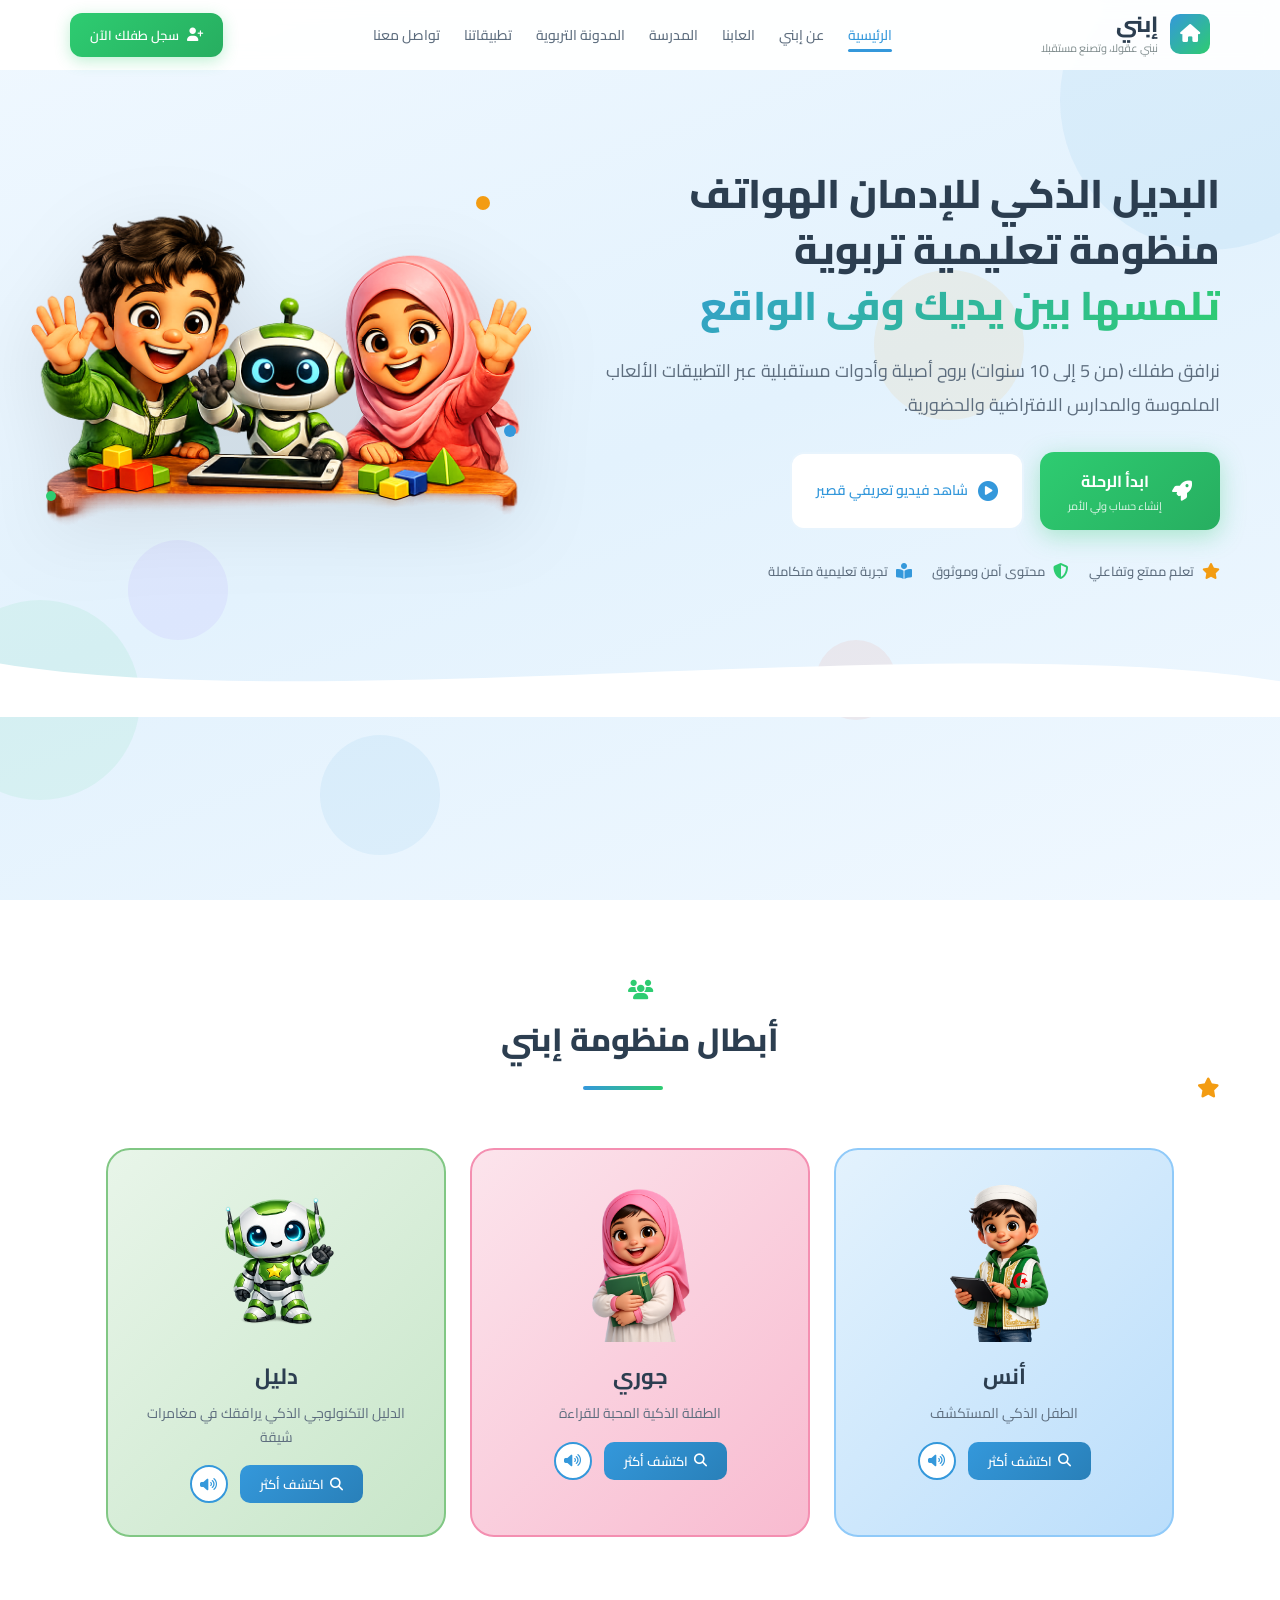
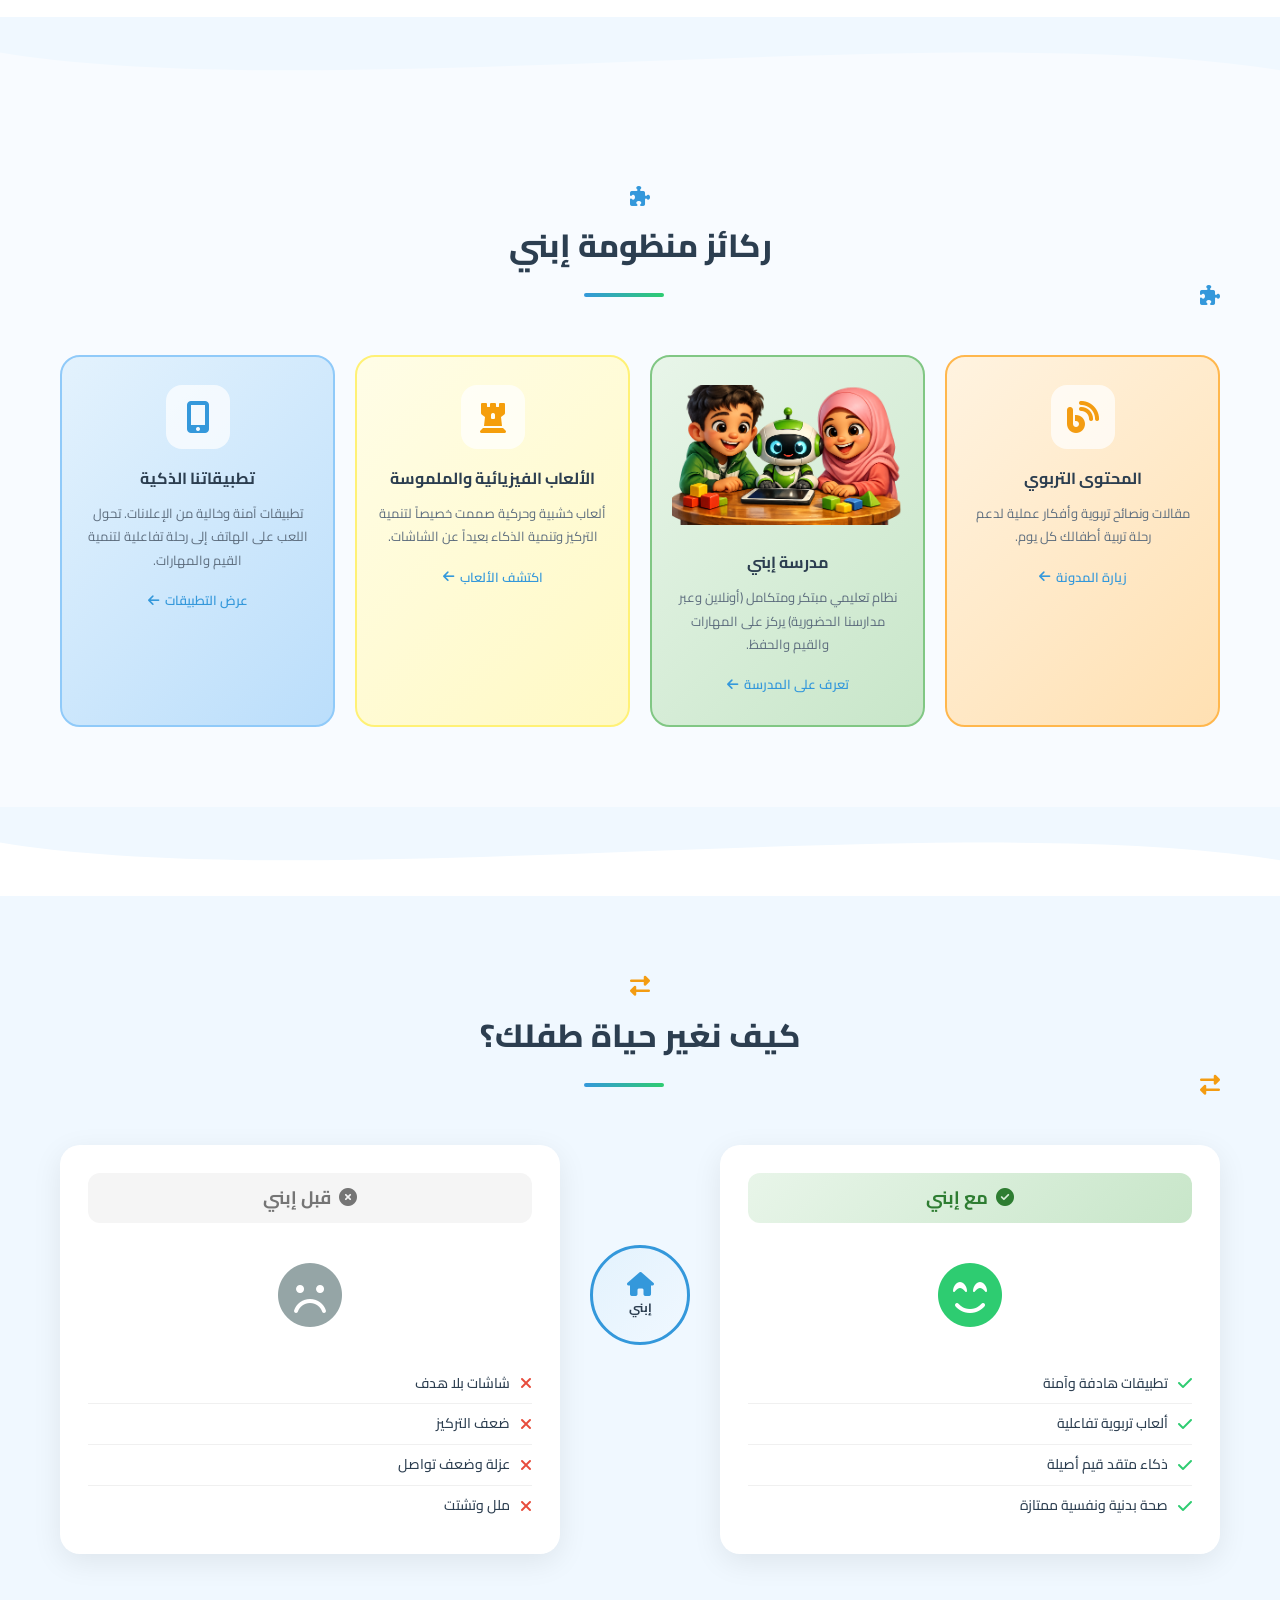
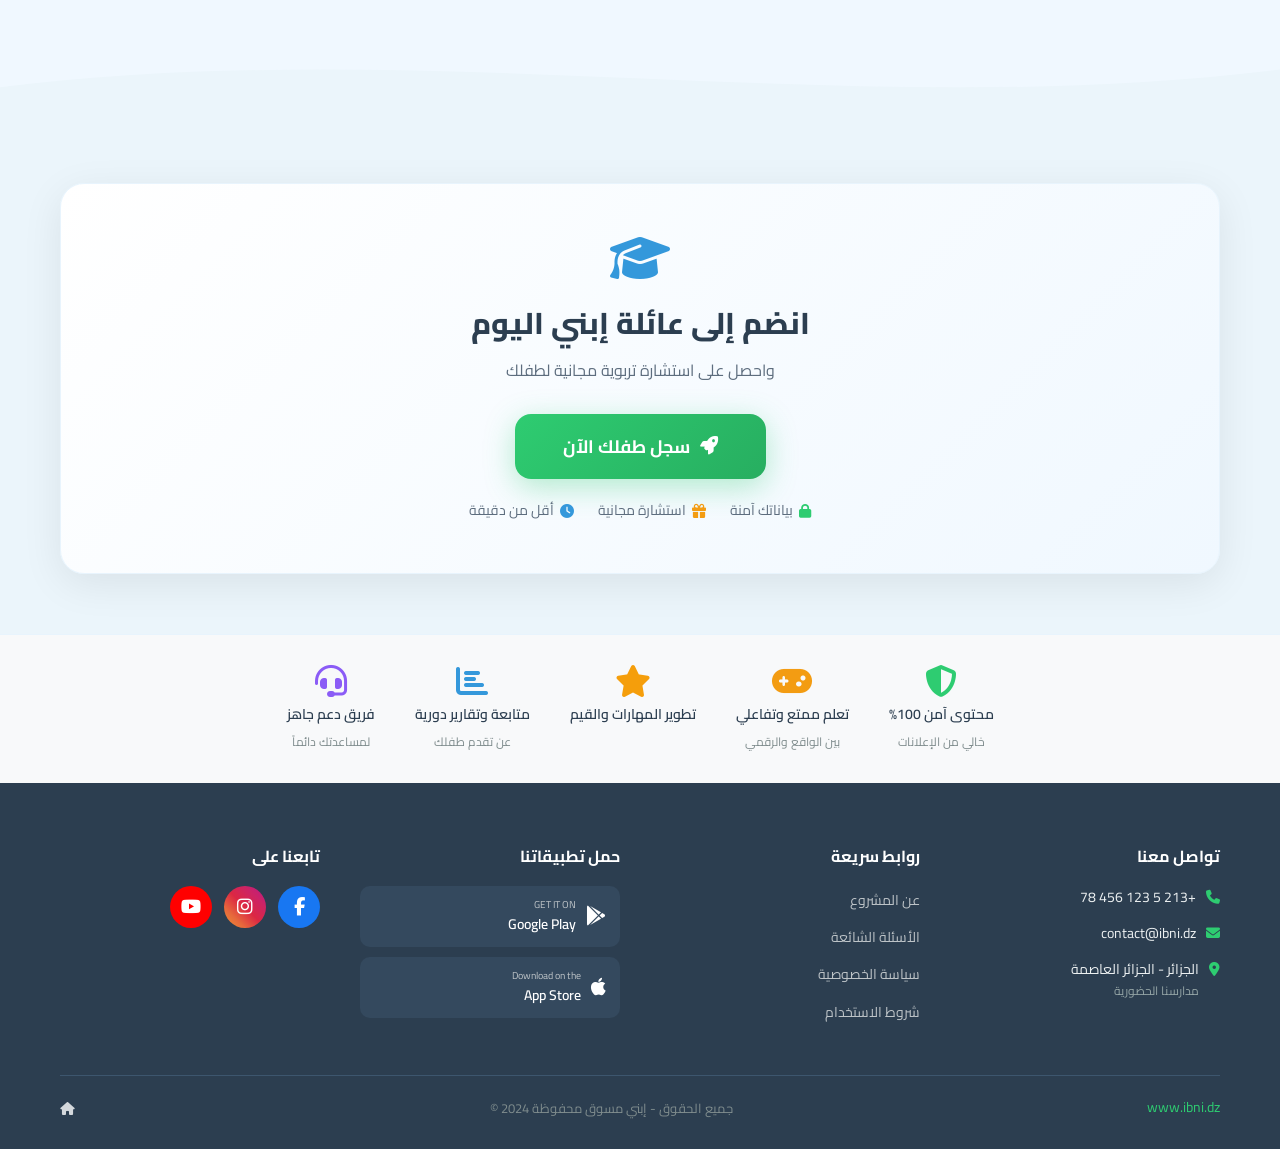
==== commit c4a19e04: "Single page: register as modal, no duplicate images, fix validation - Merged register into index.htm" ====
--- a/index.html
+++ b/index.html
@@ -38,10 +38,10 @@
       <li><a href="#contact">تواصل معنا</a></li>
     </ul>
 
-    <a href="register.html" class="nav-cta">
+    <button class="nav-cta" id="openRegisterNav" type="button">
       <i class="fas fa-user-plus"></i>
       <span>سجل طفلك الآن</span>
-    </a>
+    </button>
 
     <button class="hamburger" id="hamburger" aria-label="القائمة">
       <i class="fas fa-bars"></i>
@@ -68,13 +68,13 @@
       </h1>
       <p class="hero-subtitle">نرافق طفلك (من 5 إلى 10 سنوات) بروح أصيلة وأدوات مستقبلية عبر التطبيقات الألعاب الملموسة والمدارس الافتراضية والحضورية.</p>
       <div class="hero-buttons animate-fadeInUp delay-1">
-        <a href="register.html" class="btn btn-primary-cta">
+        <button class="btn btn-primary-cta" id="openRegisterHero" type="button">
           <i class="fas fa-rocket"></i>
           <div>
             <span class="btn-main-text">ابدأ الرحلة</span>
             <span class="btn-sub-text">إنشاء حساب ولي الأمر</span>
           </div>
-        </a>
+        </button>
         <a href="#" class="btn btn-secondary-cta">
           <i class="fas fa-play-circle"></i>
           <span>شاهد فيديو تعريفي قصير</span>
@@ -184,17 +184,13 @@
         <a href="#" class="pillar-link">تعرف على المدرسة <i class="fas fa-arrow-left"></i></a>
       </div>
       <div class="pillar-card pillar-yellow reveal">
-        <div class="pillar-image-wrap">
-          <img src="img/dalil.png" alt="الألعاب الفيزيائية والملموسة" loading="lazy">
-        </div>
+        <div class="pillar-icon-wrap" style="color:#F59E0B"><i class="fas fa-chess-rook fa-2x"></i></div>
         <h3 class="pillar-title">الألعاب الفيزيائية والملموسة</h3>
         <p class="pillar-body">ألعاب خشبية وحركية صممت خصيصاً لتنمية التركيز وتنمية الذكاء بعيداً عن الشاشات.</p>
         <a href="#" class="pillar-link">اكتشف الألعاب <i class="fas fa-arrow-left"></i></a>
       </div>
       <div class="pillar-card pillar-blue reveal" id="apps">
-        <div class="pillar-image-wrap">
-          <img src="img/hero-characters.png" alt="تطبيقاتنا الذكية" loading="lazy">
-        </div>
+        <div class="pillar-icon-wrap" style="color:#3498DB"><i class="fas fa-mobile-alt fa-2x"></i></div>
         <h3 class="pillar-title">تطبيقاتنا الذكية</h3>
         <p class="pillar-body">تطبيقات آمنة وخالية من الإعلانات. تحول اللعب على الهاتف إلى رحلة تفاعلية لتنمية القيم والمهارات.</p>
         <a href="#" class="pillar-link">عرض التطبيقات <i class="fas fa-arrow-left"></i></a>
@@ -220,8 +216,8 @@
     <div class="comparison-grid reveal">
       <div class="comparison-col comparison-after">
         <div class="comparison-header comparison-header-green"><i class="fas fa-check-circle"></i> مع إبني</div>
-        <div class="comparison-img-wrap">
-          <img src="img/anas.png" alt="طفل سعيد مع إبني" loading="lazy">
+        <div class="comparison-icon-wrap comparison-icon-happy">
+          <i class="fas fa-smile-beam fa-4x"></i>
         </div>
         <ul class="comparison-list">
           <li><i class="fas fa-check" style="color:#2ECC71"></i><span>تطبيقات هادفة وآمنة</span></li>
@@ -240,8 +236,8 @@
       </div>
       <div class="comparison-col comparison-before">
         <div class="comparison-header comparison-header-gray"><i class="fas fa-times-circle"></i> قبل إبني</div>
-        <div class="comparison-img-wrap">
-          <img src="img/jouri.png" alt="طفل قبل إبني" loading="lazy" class="grayscale-img">
+        <div class="comparison-icon-wrap comparison-icon-sad">
+          <i class="fas fa-frown fa-4x"></i>
         </div>
         <ul class="comparison-list">
           <li><i class="fas fa-times" style="color:#E74C3C"></i><span>شاشات بلا هدف</span></li>
@@ -259,59 +255,21 @@
   <svg viewBox="0 0 1440 100" preserveAspectRatio="none"><path d="M0,60 C480,0 960,100 1440,40 L1440,100 L0,100 Z" fill="#EBF5FB"/></svg>
 </div>
 
-<!-- ═══════════════ REGISTRATION CTA SECTION ═══════════════ -->
+<!-- ═══════════════ CTA SECTION ═══════════════ -->
 <section class="cta-section" id="contact">
   <div class="container">
     <div class="cta-wrapper reveal">
-      <h2 class="cta-title">انضم إلى عائلة إبني اليوم</h2>
-      <p class="cta-subtitle">واحصل على استشارة تربوية مجانية لطفلك</p>
-      <div class="cta-grid">
-        <div class="cta-badge">
-          <i class="fas fa-lock fa-3x" style="color:#2ECC71"></i>
-          <span class="cta-badge-title">بياناتك آمنة</span>
-          <span class="cta-badge-sub">نحافظ على خصوصيتك</span>
-        </div>
-        <form class="cta-form" id="ctaForm">
-          <div class="form-group">
-            <label for="parentName">اسم ولي الأمر</label>
-            <div class="input-wrap">
-              <i class="fas fa-user input-icon"></i>
-              <input type="text" id="parentName" placeholder="اكتب اسمك" required>
-            </div>
-          </div>
-          <div class="form-group">
-            <label for="parentPhone">رقم الهاتف</label>
-            <div class="input-wrap">
-              <i class="fas fa-phone input-icon"></i>
-              <input type="tel" id="parentPhone" placeholder="07 XX XX XX XX" pattern="0[5-7][0-9]{8}">
-            </div>
-          </div>
-          <div class="form-group">
-            <label for="wilaya">اختر الولاية</label>
-            <div class="input-wrap">
-              <i class="fas fa-map-marker-alt input-icon"></i>
-              <select id="wilaya">
-                <option value="">اختر الولاية</option>
-                <option value="01">01 - Adrar</option><option value="02">02 - Chlef</option><option value="03">03 - Laghouat</option><option value="04">04 - Oum El Bouaghi</option><option value="05">05 - Batna</option><option value="06">06 - Béjaïa</option><option value="07">07 - Biskra</option><option value="08">08 - Béchar</option><option value="09">09 - Blida</option><option value="10">10 - Bouira</option><option value="11">11 - Tamanrasset</option><option value="12">12 - Tébessa</option><option value="13">13 - Tlemcen</option><option value="14">14 - Tiaret</option><option value="15">15 - Tizi Ouzou</option><option value="16">16 - Algiers</option><option value="17">17 - Djelfa</option><option value="18">18 - Jijel</option><option value="19">19 - Sétif</option><option value="20">20 - Saïda</option><option value="21">21 - Skikda</option><option value="22">22 - Sidi Bel Abbès</option><option value="23">23 - Annaba</option><option value="24">24 - Guelma</option><option value="25">25 - Constantine</option><option value="26">26 - Médéa</option><option value="27">27 - Mostaganem</option><option value="28">28 - M'Sila</option><option value="29">29 - Mascara</option><option value="30">30 - Ouargla</option><option value="31">31 - Oran</option><option value="32">32 - El Bayadh</option><option value="33">33 - Illizi</option><option value="34">34 - Bordj Bou Arréridj</option><option value="35">35 - Boumerdès</option><option value="36">36 - El Tarf</option><option value="37">37 - Tindouf</option><option value="38">38 - Tissemsilt</option><option value="39">39 - El Oued</option><option value="40">40 - Khenchela</option><option value="41">41 - Souk Ahras</option><option value="42">42 - Tipaza</option><option value="43">43 - Mila</option><option value="44">44 - Aïn Defla</option><option value="45">45 - Naâma</option><option value="46">46 - Aïn Témouchent</option><option value="47">47 - Ghardaïa</option><option value="48">48 - Relizane</option><option value="49">49 - Timimoun</option><option value="50">50 - Bordj Badji Mokhtar</option><option value="51">51 - Ouled Djellal</option><option value="52">52 - Béni Abbès</option><option value="53">53 - In Salah</option><option value="54">54 - In Guezzam</option><option value="55">55 - Touggourt</option><option value="56">56 - Djanet</option><option value="57">57 - El M'Ghair</option><option value="58">58 - El Meniaa</option>
-              </select>
-            </div>
-          </div>
-          <div class="form-group">
-            <label for="childAge">عمر الطفل</label>
-            <div class="input-wrap">
-              <i class="fas fa-child input-icon"></i>
-              <select id="childAge">
-                <option value="">اختر العمر</option>
-                <option value="5">5 سنوات</option><option value="6">6 سنوات</option><option value="7">7 سنوات</option><option value="8">8 سنوات</option><option value="9">9 سنوات</option><option value="10">10 سنوات</option>
-              </select>
-            </div>
-          </div>
-          <button type="submit" class="btn-submit"><i class="fas fa-paper-plane"></i> احجز مقعد طفلك الآن</button>
-        </form>
-        <div class="cta-badge">
-          <i class="fas fa-gift fa-3x" style="color:#F39C12"></i>
-          <span class="cta-badge-title">استشارة تربوية مجانية</span>
-          <span class="cta-badge-sub">لطفلك</span>
+      <div class="cta-content-center">
+        <i class="fas fa-graduation-cap fa-3x" style="color:#3498DB"></i>
+        <h2 class="cta-title">انضم إلى عائلة إبني اليوم</h2>
+        <p class="cta-subtitle">واحصل على استشارة تربوية مجانية لطفلك</p>
+        <button class="btn-register-big" id="openRegisterCTA" type="button">
+          <i class="fas fa-rocket"></i> سجل طفلك الآن
+        </button>
+        <div class="cta-trust-row">
+          <span><i class="fas fa-lock" style="color:#2ECC71"></i> بياناتك آمنة</span>
+          <span><i class="fas fa-gift" style="color:#F39C12"></i> استشارة مجانية</span>
+          <span><i class="fas fa-clock" style="color:#3498DB"></i> أقل من دقيقة</span>
         </div>
       </div>
     </div>
@@ -401,6 +359,206 @@
   </div>
 </footer>
 
+<!-- ═══════════════ REGISTRATION MODAL (step-by-step wizard) ═══════════════ -->
+<div class="reg-modal-overlay" id="regModal">
+  <div class="reg-modal">
+    <button class="reg-modal-close" id="closeRegModal"><i class="fas fa-times"></i></button>
+    <div class="reg-modal-header">
+      <h2 class="reg-main-title">رحلة تسجيل طفلك في منصة <span class="text-blue">إبني</span></h2>
+      <p class="reg-main-subtitle">خطوات بسيطة.. رحلة تعليمية مذهلة لطفلك</p>
+      <div class="reg-progress">
+        <div class="reg-progress-bar" id="progressBar" style="width:16.6%"></div>
+      </div>
+      <div class="reg-step-indicators">
+        <span class="step-ind active" data-s="1"><i class="fas fa-hand-sparkles"></i></span>
+        <span class="step-ind" data-s="2"><i class="fas fa-child"></i></span>
+        <span class="step-ind" data-s="3"><i class="fas fa-heart"></i></span>
+        <span class="step-ind" data-s="4"><i class="fas fa-bolt"></i></span>
+        <span class="step-ind" data-s="5"><i class="fas fa-phone-alt"></i></span>
+        <span class="step-ind" data-s="6"><i class="fas fa-check-circle"></i></span>
+      </div>
+    </div>
+
+    <div class="reg-wizard-wrap" id="regWizard">
+
+      <!-- ═══ STEP 1 — مرحباً بك ═══ -->
+      <div class="step-card active-step" data-step="1">
+        <div class="step-badge" style="background:#3B82F6">1</div>
+        <div class="step-icon-large" style="color:#3B82F6"><i class="fas fa-door-open"></i></div>
+        <h3 class="step-title" style="color:#3B82F6">مرحبا بك في عالم إبني</h3>
+        <p class="step-text">مرحبا بك في عائلة إبني! نحن متحمسون لمعرفة المزيد عن بطلنا الصغير لنصنع له رحلة تعليمية تشبهه تماماً</p>
+        <button class="step-btn-start" data-next="2">
+          <i class="fas fa-rocket"></i> ابدأ الرحلة
+        </button>
+      </div>
+
+      <!-- ═══ STEP 2 — تعرف على بطلنا ═══ -->
+      <div class="step-card" data-step="2">
+        <div class="step-badge" style="background:#22C55E">2</div>
+        <div class="step-icon-large" style="color:#22C55E"><i class="fas fa-child"></i></div>
+        <h3 class="step-title" style="color:#22C55E">تعرف على بطلنا</h3>
+        <div class="step-form-group">
+          <label><i class="fas fa-pen"></i> ما اسم بطلنا/بطلتنا الصغير؟</label>
+          <div class="input-wrap">
+            <i class="fas fa-user input-icon"></i>
+            <input type="text" id="childName" placeholder="اكتب اسم الطفل" required>
+          </div>
+          <span class="field-error" id="childNameError"></span>
+        </div>
+        <div class="step-form-group">
+          <label><i class="fas fa-birthday-cake"></i> كم شمعة أطفأ في كعكة ميلاده الأخيرة؟</label>
+          <span class="step-sub-label">(اختر عمر الطفل)</span>
+          <div class="age-picker" id="agePicker">
+            <button type="button" class="age-btn" data-age="5">5</button>
+            <button type="button" class="age-btn" data-age="6">6</button>
+            <button type="button" class="age-btn" data-age="7">7</button>
+            <button type="button" class="age-btn" data-age="8">8</button>
+            <button type="button" class="age-btn" data-age="9">9</button>
+            <button type="button" class="age-btn" data-age="10">10</button>
+          </div>
+          <span class="field-error" id="ageError"></span>
+        </div>
+        <div class="step-nav">
+          <button class="btn-prev" data-prev="1"><i class="fas fa-arrow-right"></i> السابق</button>
+          <button class="btn-next" style="background:#22C55E" data-next="3">التالي <i class="fas fa-arrow-left"></i></button>
+        </div>
+      </div>
+
+      <!-- ═══ STEP 3 — اهتمامات بطلنا ═══ -->
+      <div class="step-card" data-step="3">
+        <div class="step-badge" style="background:#F97316">3</div>
+        <div class="step-icon-large" style="color:#F97316"><i class="fas fa-heart"></i></div>
+        <h3 class="step-title" style="color:#F97316">اهتمامات بطلنا</h3>
+        <p class="step-question">إذا تركت الخيارات لبطلنا كيف يفضل قضاء وقته؟</p>
+        <span class="step-sub-label">(اختر إجابة أو أكثر)</span>
+        <div class="selection-grid" id="interestsGrid">
+          <div class="selection-card" data-value="blocks">
+            <i class="fas fa-cubes fa-2x" style="color:#F97316"></i>
+            <span>تركيب المكعبات وبناء الأبراج</span>
+            <span class="check-badge"><i class="fas fa-check"></i></span>
+          </div>
+          <div class="selection-card" data-value="drawing">
+            <i class="fas fa-palette fa-2x" style="color:#E91E63"></i>
+            <span>الرسم والتلوين واكتشاف الألوان</span>
+            <span class="check-badge"><i class="fas fa-check"></i></span>
+          </div>
+          <div class="selection-card" data-value="games">
+            <i class="fas fa-gamepad fa-2x" style="color:#3498DB"></i>
+            <span>اللعب بالألعاب الرقمية</span>
+            <span class="check-badge"><i class="fas fa-check"></i></span>
+          </div>
+          <div class="selection-card" data-value="sports">
+            <i class="fas fa-futbol fa-2x" style="color:#2ECC71"></i>
+            <span>الحركة، الجري، الرياضة الحركية</span>
+            <span class="check-badge"><i class="fas fa-check"></i></span>
+          </div>
+        </div>
+        <div class="step-nav">
+          <button class="btn-prev" data-prev="2"><i class="fas fa-arrow-right"></i> السابق</button>
+          <button class="btn-next" style="background:#F97316" data-next="4">التالي <i class="fas fa-arrow-left"></i></button>
+        </div>
+      </div>
+
+      <!-- ═══ STEP 4 — القوة الخارقة ═══ -->
+      <div class="step-card" data-step="4">
+        <div class="step-badge" style="background:#8B5CF6">4</div>
+        <div class="step-icon-large" style="color:#8B5CF6"><i class="fas fa-bolt"></i></div>
+        <h3 class="step-title" style="color:#8B5CF6">القوة الخارقة التي نطمح لها</h3>
+        <p class="step-question">ما هي القوة الخارقة التي تطمح أن يطورها طفلك معنا في إبني؟</p>
+        <div class="selection-grid" id="superpowersGrid">
+          <div class="selection-card superpower-card" data-value="focus">
+            <i class="fas fa-brain fa-2x" style="color:#8B5CF6"></i>
+            <span>التركيز القوي والذكاء المنطقي</span>
+            <span class="check-badge purple"><i class="fas fa-check"></i></span>
+          </div>
+          <div class="selection-card superpower-card" data-value="social">
+            <i class="fas fa-users fa-2x" style="color:#3B82F6"></i>
+            <span>المهارات الاجتماعية والعمل الجماعي</span>
+            <span class="check-badge purple"><i class="fas fa-check"></i></span>
+          </div>
+          <div class="selection-card superpower-card" data-value="tech">
+            <i class="fas fa-lightbulb fa-2x" style="color:#F59E0B"></i>
+            <span>دمج التكنولوجيا بالتعلم الذكي</span>
+            <span class="check-badge purple"><i class="fas fa-check"></i></span>
+          </div>
+          <div class="selection-card superpower-card" data-value="creativity">
+            <i class="fas fa-rocket fa-2x" style="color:#EF4444"></i>
+            <span>الإبداع والإبتكار والخيال</span>
+            <span class="check-badge purple"><i class="fas fa-check"></i></span>
+          </div>
+        </div>
+        <div class="step-nav">
+          <button class="btn-prev" data-prev="3"><i class="fas fa-arrow-right"></i> السابق</button>
+          <button class="btn-next" style="background:#8B5CF6" data-next="5">التالي <i class="fas fa-arrow-left"></i></button>
+        </div>
+      </div>
+
+      <!-- ═══ STEP 5 — وسيلة التواصل ═══ -->
+      <div class="step-card" data-step="5">
+        <div class="step-badge" style="background:#3B82F6">5</div>
+        <div class="step-icon-large" style="color:#3B82F6"><i class="fas fa-phone-alt"></i></div>
+        <h3 class="step-title" style="color:#3B82F6">وسيلة التواصل</h3>
+        <p class="step-subtitle-text">لنرسل لك كل جديد ومحتوى مميز لطفلك</p>
+        <div class="step-form-group">
+          <label>اسم ولي الأمر</label>
+          <div class="input-wrap">
+            <i class="fas fa-user input-icon"></i>
+            <input type="text" id="regParentName" placeholder="اكتب اسمك الكامل" required>
+          </div>
+          <span class="field-error" id="parentNameError"></span>
+        </div>
+        <div class="step-form-group">
+          <label>رقم الهاتف</label>
+          <div class="input-wrap">
+            <i class="fas fa-phone input-icon"></i>
+            <input type="tel" id="regPhone" placeholder="07 XX XX XX XX" required>
+          </div>
+          <span class="field-error" id="phoneError"></span>
+        </div>
+        <div class="step-form-group">
+          <label>الولاية</label>
+          <div class="input-wrap">
+            <i class="fas fa-map-marker-alt input-icon"></i>
+            <select id="regWilaya" required>
+              <option value="">اختر الولاية</option>
+              <option value="01">01 - Adrar</option><option value="02">02 - Chlef</option><option value="03">03 - Laghouat</option><option value="04">04 - Oum El Bouaghi</option><option value="05">05 - Batna</option><option value="06">06 - Béjaïa</option><option value="07">07 - Biskra</option><option value="08">08 - Béchar</option><option value="09">09 - Blida</option><option value="10">10 - Bouira</option><option value="11">11 - Tamanrasset</option><option value="12">12 - Tébessa</option><option value="13">13 - Tlemcen</option><option value="14">14 - Tiaret</option><option value="15">15 - Tizi Ouzou</option><option value="16">16 - Algiers</option><option value="17">17 - Djelfa</option><option value="18">18 - Jijel</option><option value="19">19 - Sétif</option><option value="20">20 - Saïda</option><option value="21">21 - Skikda</option><option value="22">22 - Sidi Bel Abbès</option><option value="23">23 - Annaba</option><option value="24">24 - Guelma</option><option value="25">25 - Constantine</option><option value="26">26 - Médéa</option><option value="27">27 - Mostaganem</option><option value="28">28 - M'Sila</option><option value="29">29 - Mascara</option><option value="30">30 - Ouargla</option><option value="31">31 - Oran</option><option value="32">32 - El Bayadh</option><option value="33">33 - Illizi</option><option value="34">34 - Bordj Bou Arréridj</option><option value="35">35 - Boumerdès</option><option value="36">36 - El Tarf</option><option value="37">37 - Tindouf</option><option value="38">38 - Tissemsilt</option><option value="39">39 - El Oued</option><option value="40">40 - Khenchela</option><option value="41">41 - Souk Ahras</option><option value="42">42 - Tipaza</option><option value="43">43 - Mila</option><option value="44">44 - Aïn Defla</option><option value="45">45 - Naâma</option><option value="46">46 - Aïn Témouchent</option><option value="47">47 - Ghardaïa</option><option value="48">48 - Relizane</option><option value="49">49 - Timimoun</option><option value="50">50 - Bordj Badji Mokhtar</option><option value="51">51 - Ouled Djellal</option><option value="52">52 - Béni Abbès</option><option value="53">53 - In Salah</option><option value="54">54 - In Guezzam</option><option value="55">55 - Touggourt</option><option value="56">56 - Djanet</option><option value="57">57 - El M'Ghair</option><option value="58">58 - El Meniaa</option>
+            </select>
+          </div>
+          <span class="field-error" id="wilayaError"></span>
+        </div>
+        <div class="trust-note">
+          <i class="fas fa-shield-alt" style="color:#22C55E"></i>
+          <span>معلوماتك آمنة 100% ولا نشاركها مع أي جهة</span>
+        </div>
+        <div class="step-nav">
+          <button class="btn-prev" data-prev="4"><i class="fas fa-arrow-right"></i> السابق</button>
+          <button class="btn-next" style="background:#3B82F6" data-next="6">التالي <i class="fas fa-arrow-left"></i></button>
+        </div>
+      </div>
+
+      <!-- ═══ STEP 6 — تم بنجاح ═══ -->
+      <div class="step-card step-success-card" data-step="6">
+        <div class="step-badge step-badge-party" style="background:#22C55E">
+          <i class="fas fa-trophy"></i>
+        </div>
+        <div class="confetti-container" id="confettiContainer"></div>
+        <div class="success-icon-wrap">
+          <i class="fas fa-check-circle fa-4x" style="color:#22C55E"></i>
+        </div>
+        <h3 class="step-title success-title">تم بنجاح!</h3>
+        <div class="success-box">
+          <p class="success-line1"><i class="fas fa-rocket" style="color:#22C55E"></i> تم تجهيز ملف البطل بنجاح</p>
+          <p class="success-line2">أرسلنا لك هدية ترحيبية عبر الواتساب تحتوي على نصائح وألعاب تعليمية مجانية!</p>
+        </div>
+        <button class="btn-home" id="closeRegSuccess" type="button">
+          <i class="fas fa-home"></i> الذهاب للصفحة الرئيسية
+        </button>
+      </div>
+
+    </div>
+  </div>
+</div>
+
 <script src="script.js"></script>
 </body>
 </html>
--- a/styles.css
+++ b/styles.css
@@ -270,11 +270,11 @@
 }
 .comparison-header-green { background: linear-gradient(135deg, #E8F5E9, #C8E6C9); color: #2E7D32; }
 .comparison-header-gray { background: #F5F5F5; color: #757575; }
-.comparison-img-wrap {
-  text-align: center; margin-bottom: 16px;
-}
-.comparison-img-wrap img { width: 120px; }
-.grayscale-img { filter: grayscale(80%) opacity(0.7); }
+.comparison-icon-wrap {
+  text-align: center; margin-bottom: 16px; padding: 20px 0;
+}
+.comparison-icon-happy { color: #2ECC71; }
+.comparison-icon-sad { color: #95A5A6; }
 .comparison-list { list-style: none; }
 .comparison-list li {
   display: flex; align-items: center; gap: 10px;
@@ -301,18 +301,25 @@
   box-shadow: 0 10px 40px rgba(0,0,0,0.08);
   border: 1px solid #E8F4FD;
 }
+.cta-content-center { text-align: center; }
+.cta-content-center > i { margin-bottom: 16px; }
 .cta-title { font-size: 30px; font-weight: 800; text-align: center; color: #2C3E50; margin-bottom: 8px; }
 .cta-subtitle { font-size: 16px; color: #5D6D7E; text-align: center; margin-bottom: 30px; }
-.cta-grid {
-  display: grid; grid-template-columns: 1fr 2fr 1fr;
-  gap: 30px; align-items: center;
-}
-.cta-badge {
-  display: flex; flex-direction: column; align-items: center; gap: 8px;
-  text-align: center;
-}
-.cta-badge-title { font-size: 14px; font-weight: 700; color: #2C3E50; }
-.cta-badge-sub { font-size: 12px; color: #7F8C8D; }
+.btn-register-big {
+  display: inline-flex; align-items: center; gap: 10px;
+  padding: 16px 48px; font-size: 18px; font-weight: 700;
+  background: linear-gradient(135deg, #2ECC71, #27AE60);
+  color: #FFFFFF; border-radius: 16px;
+  transition: all 0.3s ease;
+  box-shadow: 0 8px 30px rgba(46,204,113,0.35);
+  margin-bottom: 20px;
+}
+.btn-register-big:hover { transform: translateY(-3px); box-shadow: 0 12px 40px rgba(46,204,113,0.45); }
+.cta-trust-row {
+  display: flex; justify-content: center; gap: 24px; flex-wrap: wrap;
+  font-size: 14px; color: #5D6D7E;
+}
+.cta-trust-row span { display: flex; align-items: center; gap: 6px; }
 
 /* ── FORMS ─────────────────────────────── */
 .cta-form {
@@ -345,6 +352,10 @@
 input.error, select.error {
   border-color: #E74C3C; animation: shake 0.5s ease;
   box-shadow: 0 0 0 4px rgba(231,76,60,0.1);
+}
+.field-error {
+  display: block; font-size: 12px; color: #E74C3C;
+  margin-top: 4px; min-height: 16px;
 }
 .btn-submit {
   width: 100%; height: 48px;
@@ -421,21 +432,38 @@
 /* ═══════════════════════════════════════
    REGISTRATION PAGE — STEP-BY-STEP WIZARD
    ═══════════════════════════════════════ */
-.register-page { background: linear-gradient(160deg, #F0F8FF 0%, #E3F2FD 50%, #F0F8FF 100%); }
+/* ── REGISTRATION MODAL ───────────────── */
 .text-blue { color: #3498DB; }
-
-.reg-section { min-height: 100vh; padding: 30px 0 0; position: relative; z-index: 1; }
-.reg-header-area {
-  text-align: center; padding: 20px 20px 10px; position: relative;
-}
-.reg-back-link {
-  position: absolute; top: 20px; right: 30px;
-  background: rgba(255,255,255,0.8); padding: 8px 16px;
-  border-radius: 10px; font-size: 13px; font-weight: 600;
-  color: #3498DB; display: inline-flex; align-items: center; gap: 6px;
-  transition: all 0.3s ease; backdrop-filter: blur(5px);
-}
-.reg-back-link:hover { background: #FFFFFF; box-shadow: 0 4px 15px rgba(0,0,0,0.1); }
+.reg-modal-overlay {
+  position: fixed; top: 0; left: 0; right: 0; bottom: 0;
+  background: rgba(0,0,0,0.6); backdrop-filter: blur(6px);
+  z-index: 2000; display: none; align-items: center; justify-content: center;
+  padding: 20px; overflow-y: auto;
+}
+.reg-modal-overlay.open { display: flex; }
+.reg-modal {
+  background: linear-gradient(160deg, #F0F8FF, #E3F2FD);
+  border-radius: 28px; max-width: 580px; width: 100%;
+  max-height: 90vh; overflow-y: auto;
+  position: relative; padding: 0;
+  box-shadow: 0 20px 60px rgba(0,0,0,0.3);
+  animation: modalSlideIn 0.4s ease;
+}
+@keyframes modalSlideIn {
+  from { opacity: 0; transform: scale(0.9) translateY(30px); }
+  to { opacity: 1; transform: scale(1) translateY(0); }
+}
+.reg-modal-close {
+  position: absolute; top: 16px; left: 16px;
+  width: 36px; height: 36px; border-radius: 50%;
+  background: rgba(255,255,255,0.9); color: #5D6D7E;
+  display: flex; align-items: center; justify-content: center;
+  font-size: 16px; z-index: 10; transition: all 0.3s ease;
+}
+.reg-modal-close:hover { background: #E74C3C; color: #FFFFFF; }
+.reg-modal-header {
+  text-align: center; padding: 28px 24px 10px;
+}
 .reg-main-title {
   font-size: 34px; font-weight: 800; color: #2C3E50; margin-bottom: 8px;
 }
